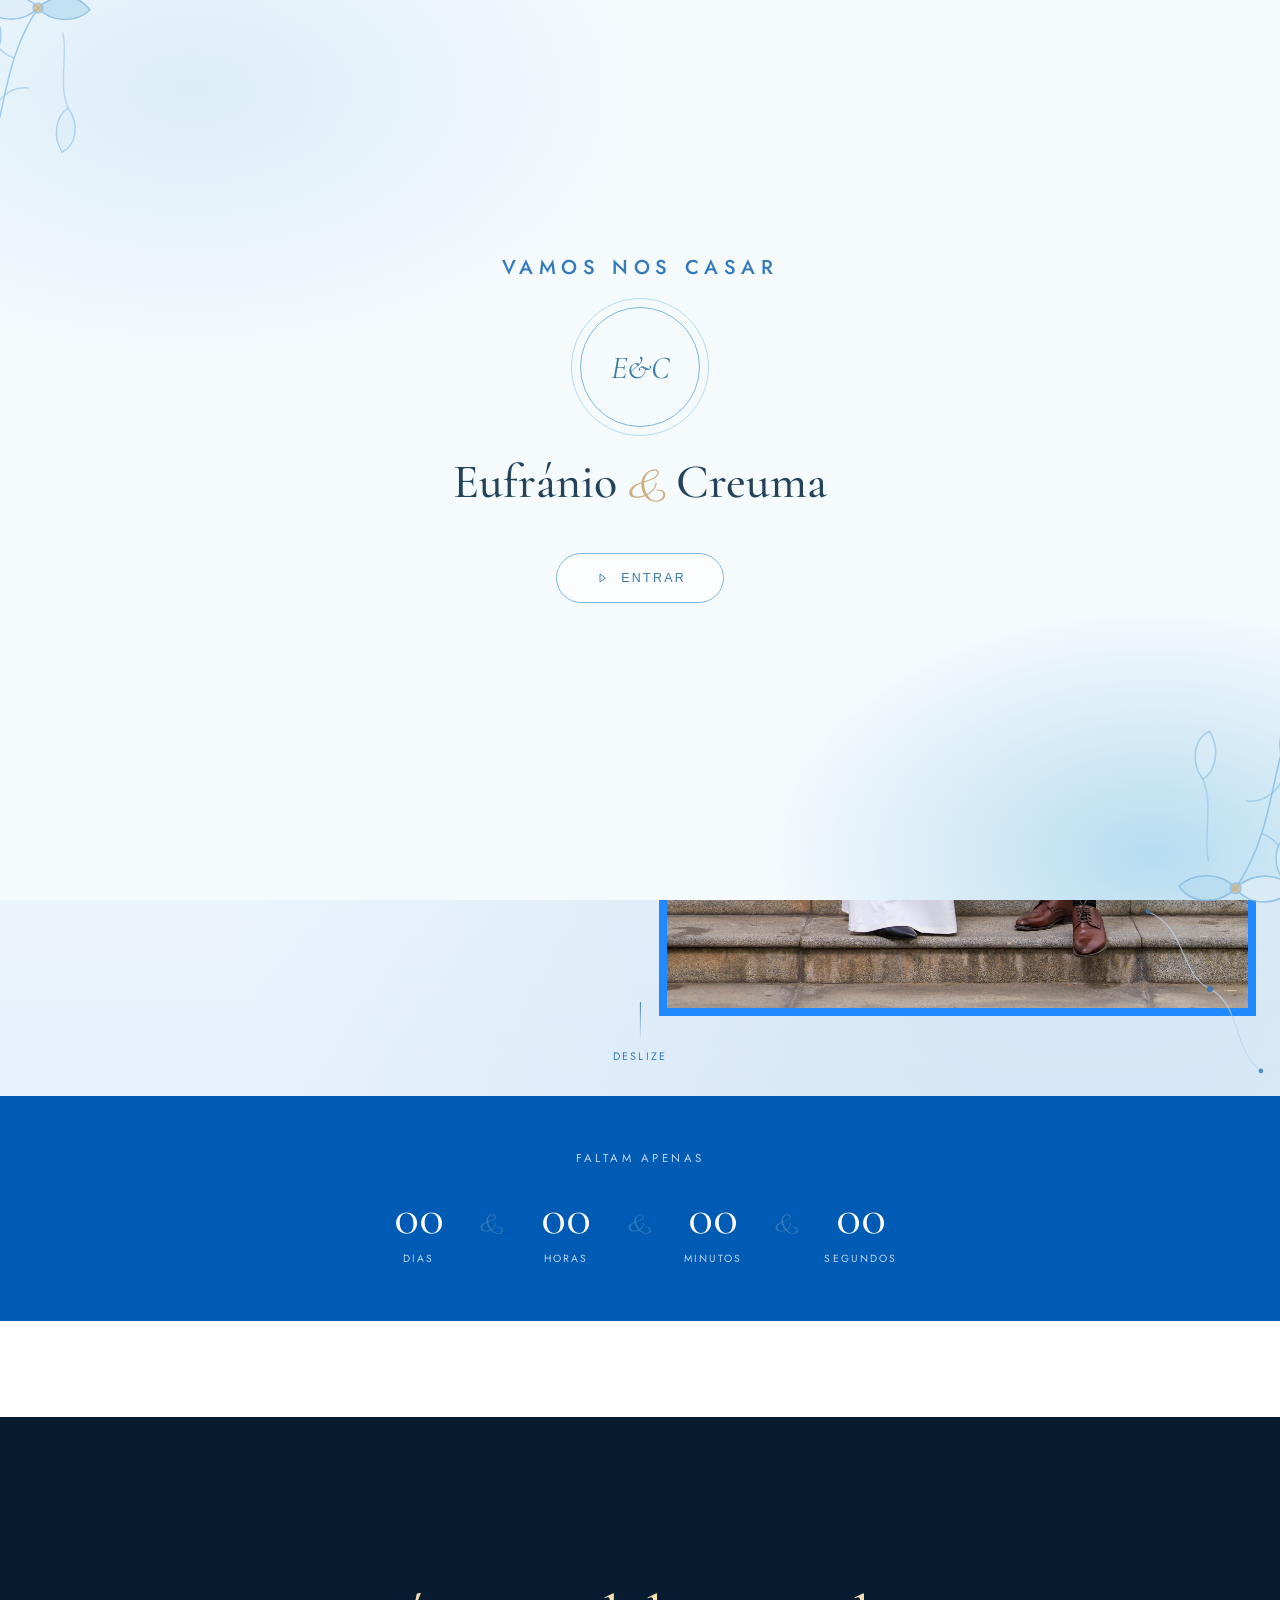
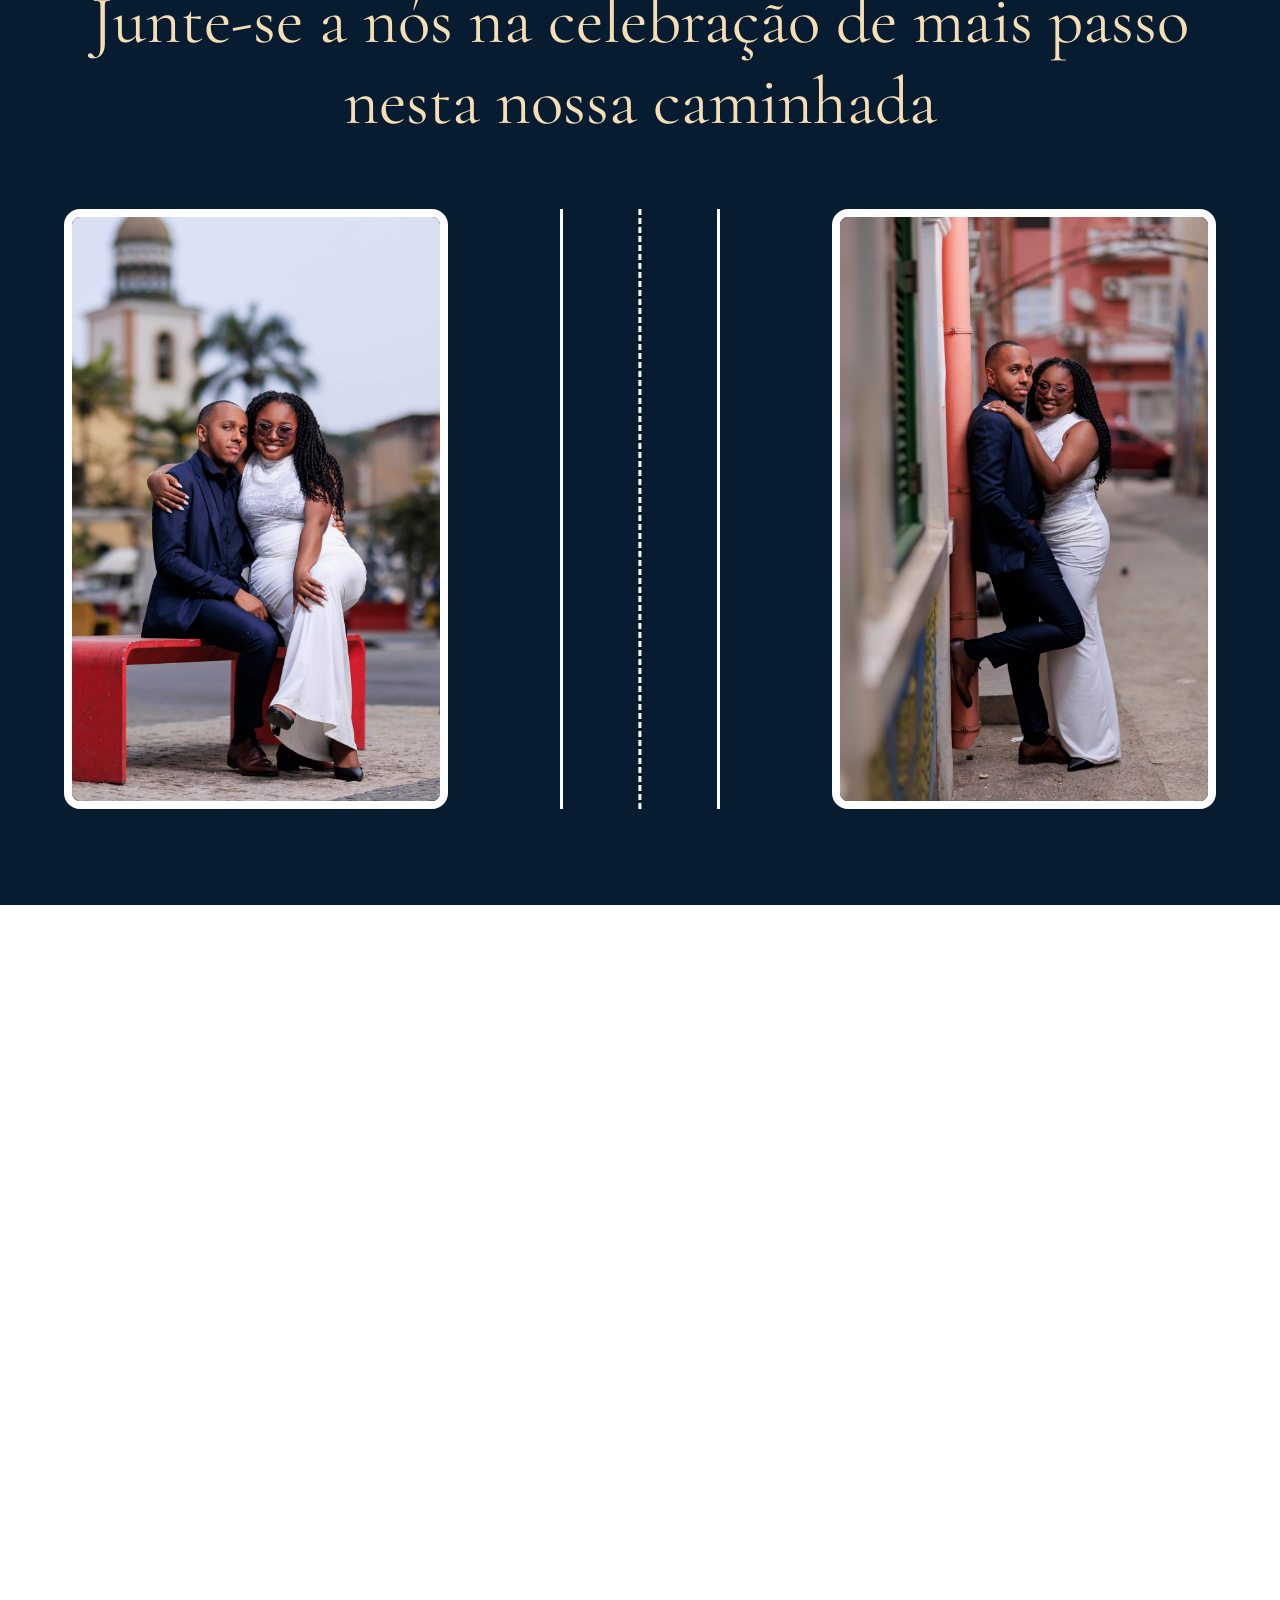
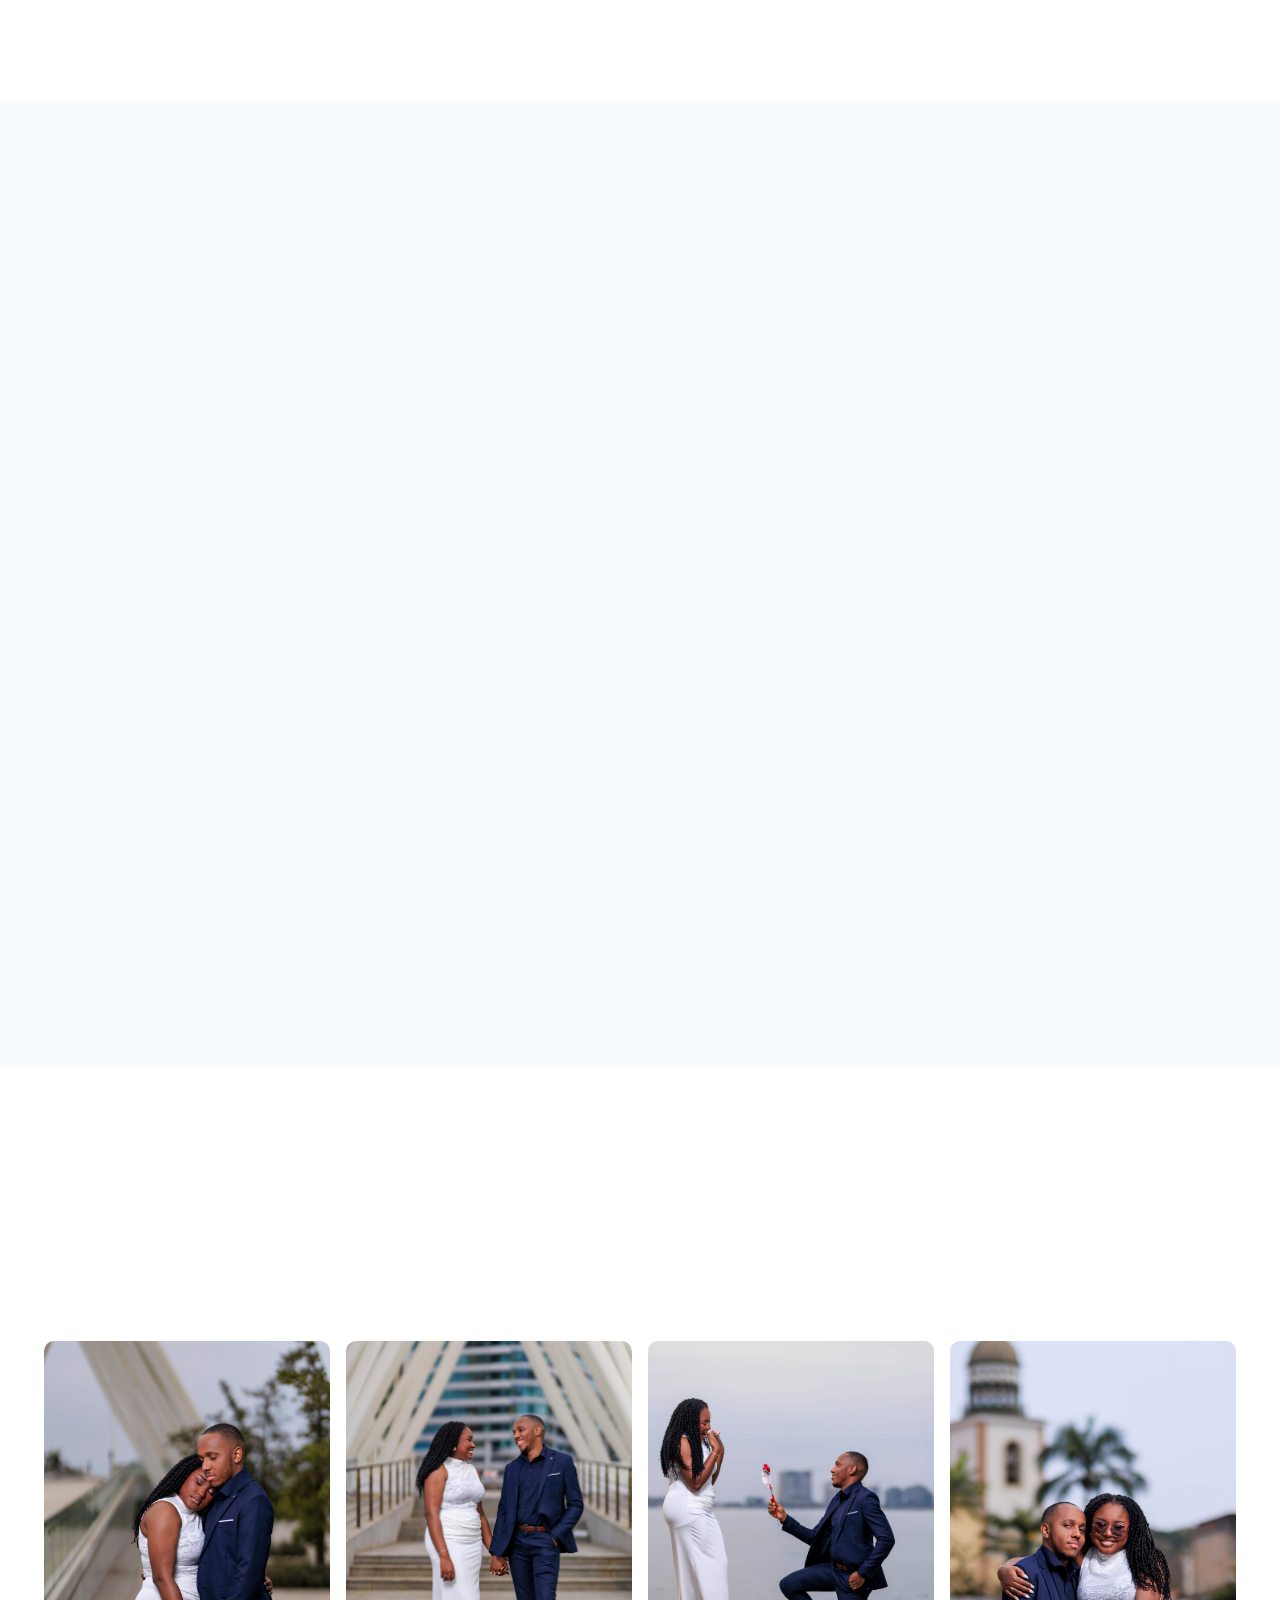
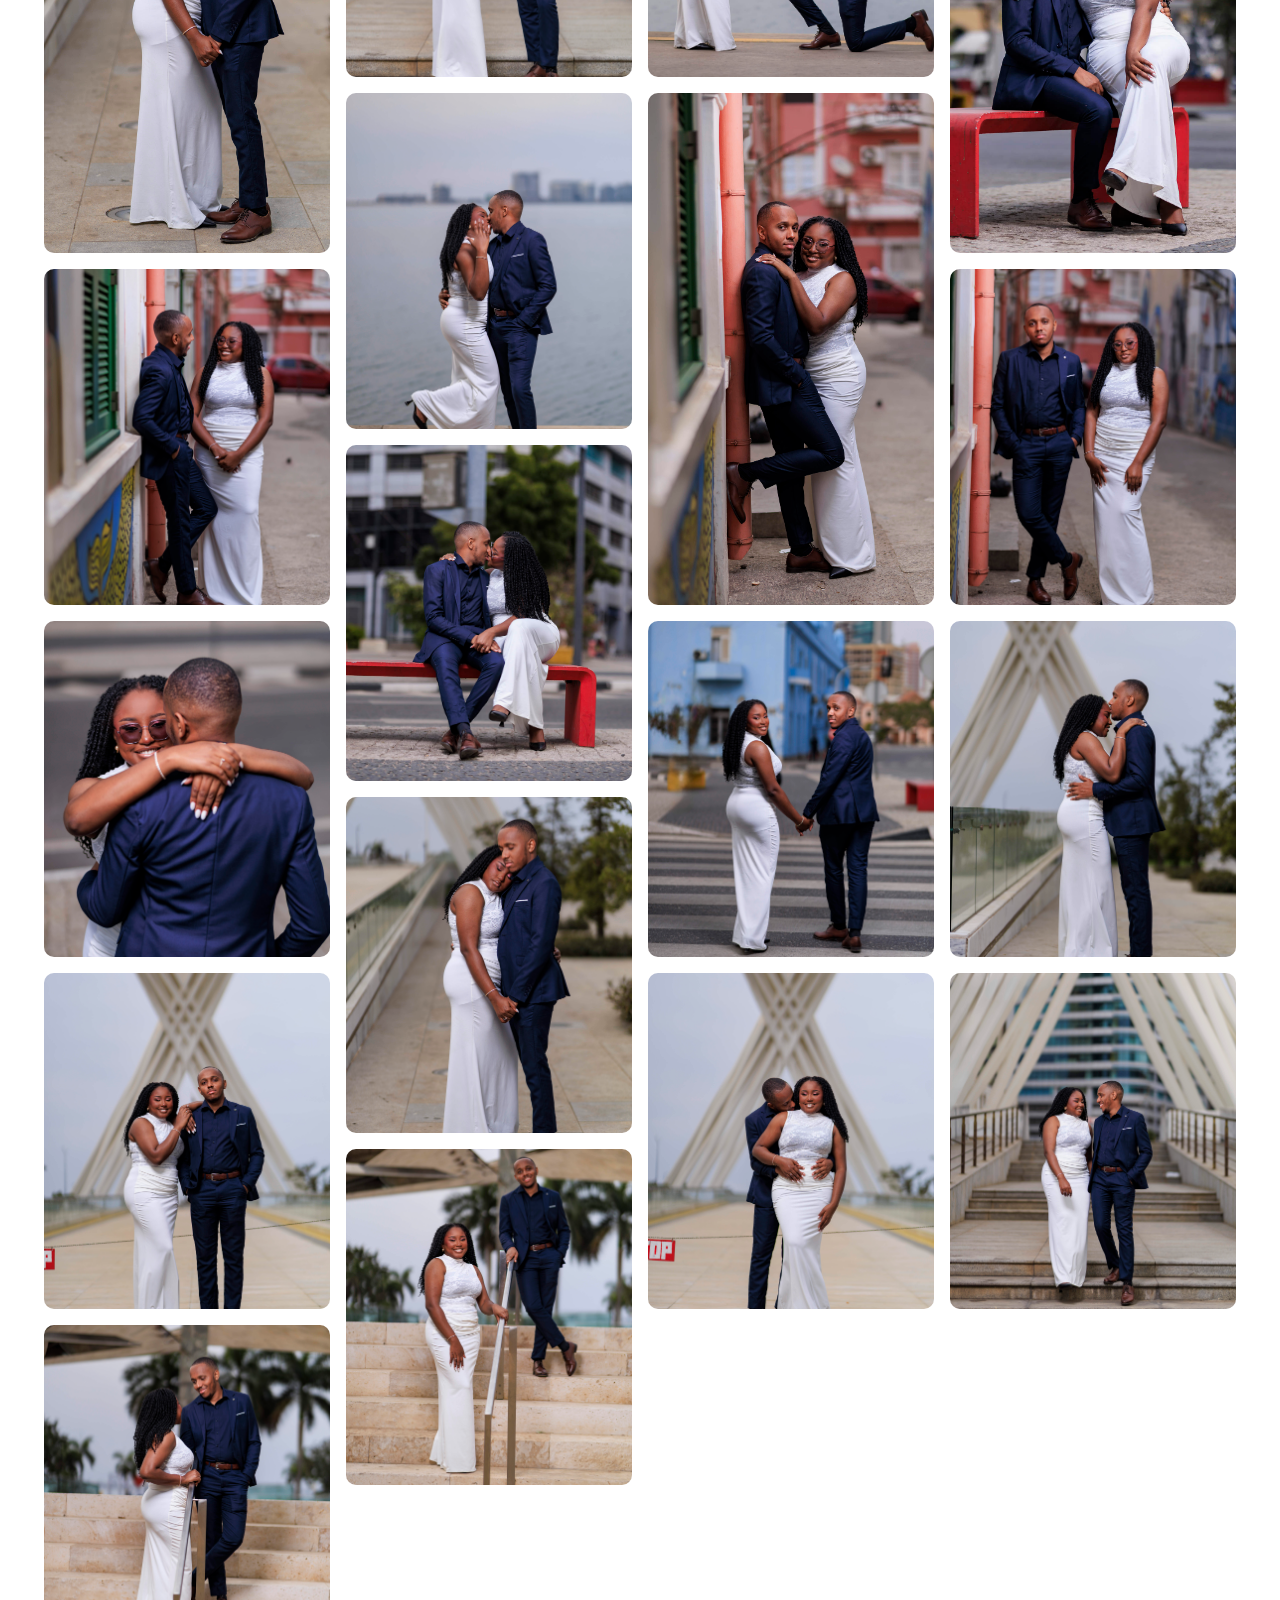
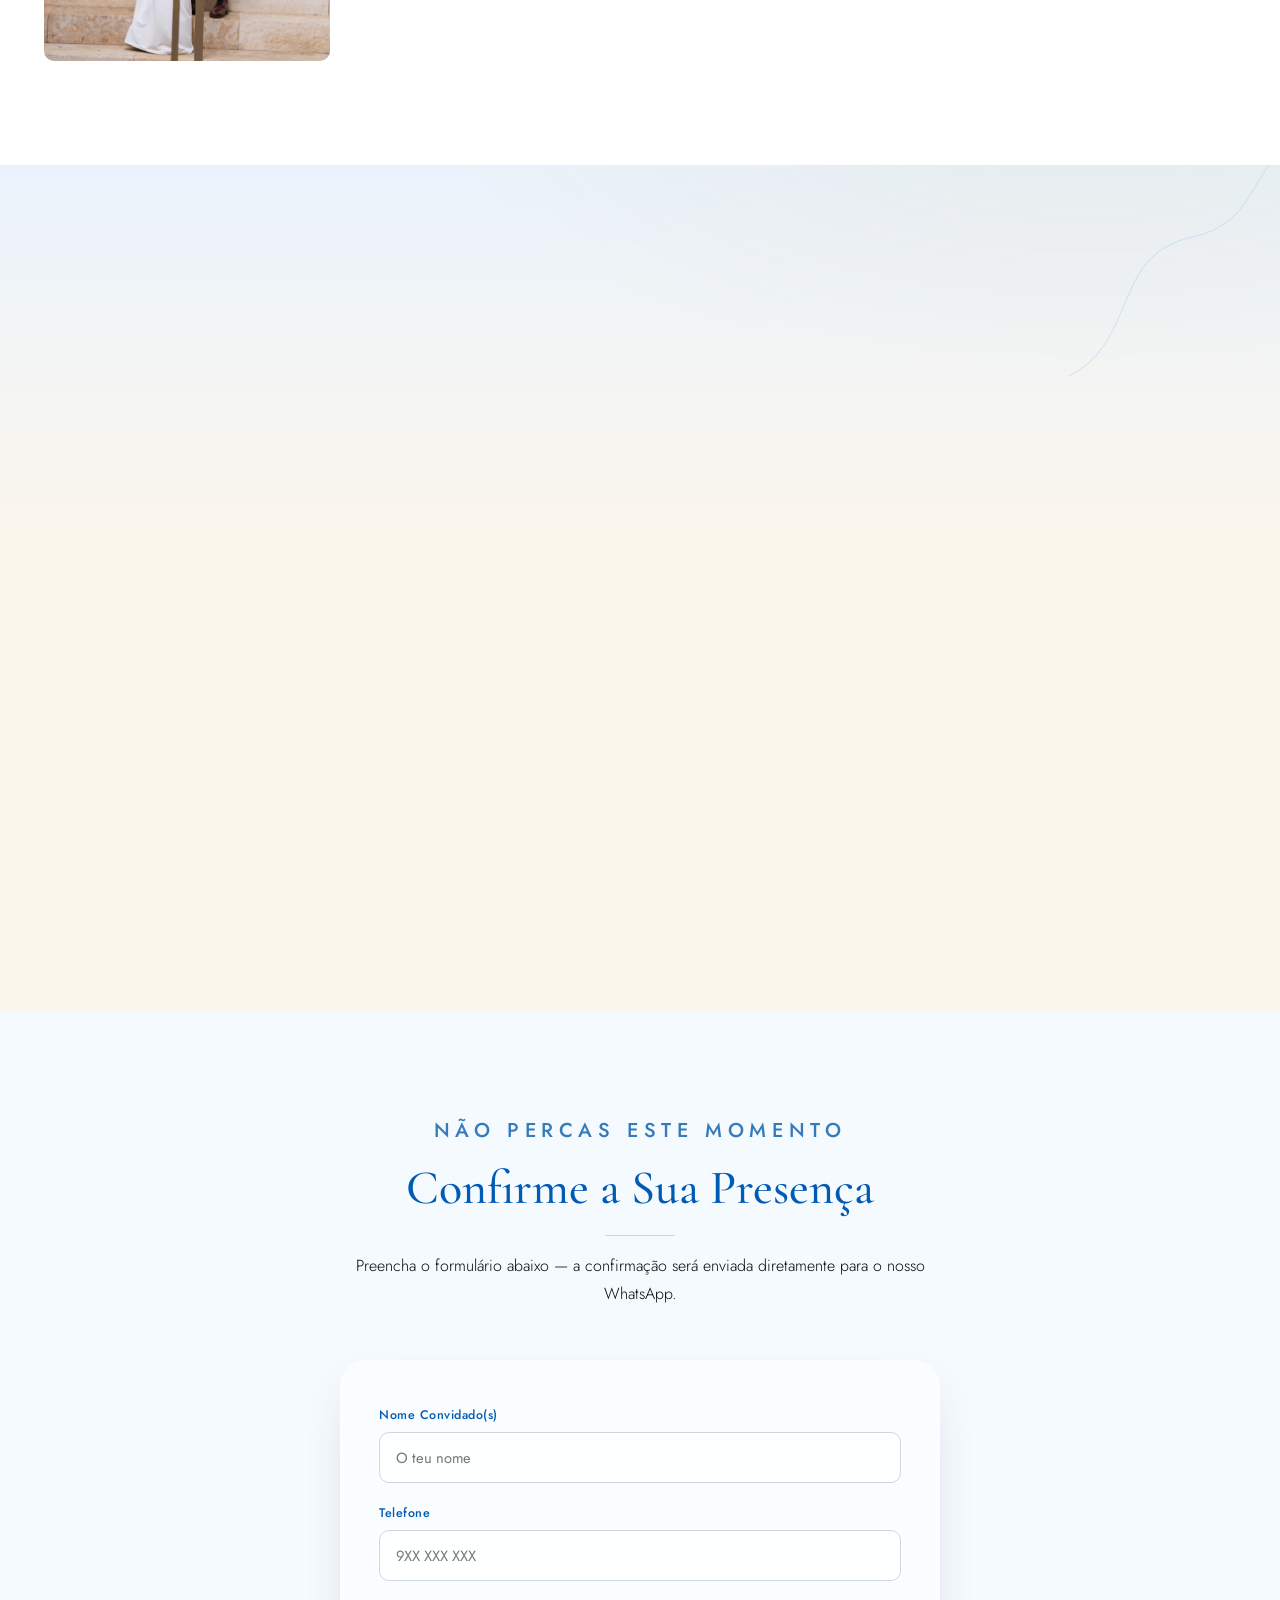
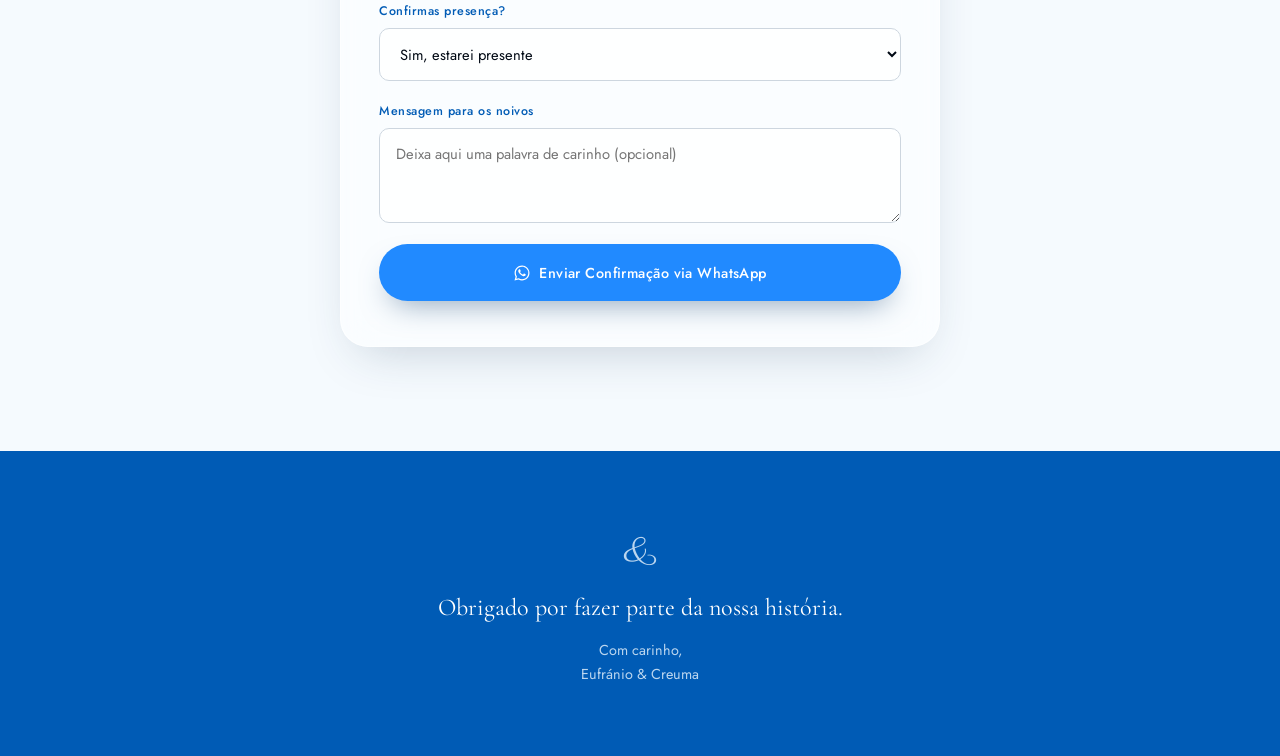
==== index.html @ 5bd83f08 "chore: updating imgs, adding splash before view of the site" ====
<!DOCTYPE html>
<html lang="pt-PT">
<head>
<meta charset="UTF-8">
<meta name="viewport" content="width=device-width, initial-scale=1.0">
<title>Eufránio &amp; Creuma | Vamos Casar</title>
<meta name="description" content="Website oficial do casamento de Eufránio & Creuma — 27 de Novembro, Luanda, Angola.">

<!-- Google Fonts: Cormorant Garamond (display), Parisienne (script/signature), Jost (body) -->
<link rel="preconnect" href="https://fonts.googleapis.com">
<link rel="preconnect" href="https://fonts.gstatic.com" crossorigin>
<link href="https://fonts.googleapis.com/css2?family=Cormorant+Garamond:ital,wght@0,400;0,500;0,600;1,500&family=Parisienne&family=Jost:wght@300;400;500;600&display=swap" rel="stylesheet">

<link rel="stylesheet" href="css/style.css">
</head>
<body class="splash-active">
<!-- reusable floral flourish (line-art botanical, matches baby-blue watercolor mood) -->
<svg style="display:none">
  <symbol id="floral-sprig" viewBox="0 0 220 220">
    <g fill="none" stroke="#7fb8de" stroke-width="1.4" stroke-linecap="round">
      <path d="M10 210 C 40 160, 30 100, 70 40" opacity=".85"/>
      <path d="M70 40 C 55 55, 30 55, 18 40 C 30 25, 55 22, 70 40 Z" fill="#dcedf8" opacity=".9"/>
      <path d="M70 40 C 85 25, 110 25, 122 42 C 108 55, 83 55, 70 40 Z" fill="#b7dcf0" opacity=".9"/>
      <path d="M46 90 C 30 85, 18 65, 24 45" opacity=".6"/>
      <path d="M24 45 C 12 55, 12 75, 24 88 C 36 78, 36 58, 24 45 Z" fill="#dcedf8" opacity=".75"/>
      <path d="M60 120 C 42 118, 26 132, 24 152" opacity=".6"/>
      <path d="M24 152 C 10 158, 6 178, 16 195 C 30 190, 34 168, 24 152 Z" fill="#b7dcf0" opacity=".7"/>
      <circle cx="70" cy="40" r="5" fill="#cdae7d" opacity=".8"/>
      <path d="M95 65 C 100 90, 90 115, 100 140" opacity=".5"/>
      <path d="M100 140 C 88 148, 84 168, 94 184 C 108 178, 112 156, 100 140 Z" fill="#dcedf8" opacity=".65"/>
    </g>
  </symbol>
</svg>
 
<!-- ================= SPLASH ================= -->
<div id="splash">
  <div class="floral floral-tl"><svg viewBox="0 0 220 220"><use href="#floral-sprig"/></svg></div>
  <div class="floral floral-br"><svg viewBox="0 0 220 220"><use href="#floral-sprig"/></svg></div>
  <div class="splash-inner">
    <p class="splash-eyebrow eyebrow">Vamos nos casar</p>
    <div class="splash-ring">E&amp;C</div>
    <h1 class="splash-names">Eufránio<span class="amp">&amp;</span>Creuma</h1>
    <button class="splash-cta" id="splash-enter" type="button">
      <svg viewBox="0 0 24 24" fill="none" stroke="currentColor" stroke-width="1.4"><path d="M9 18V6l8 6-8 6Z"/></svg>
      Entrar
    </button>
    <p class="splash-hint">Toca para entrar &middot; com música</p>
  </div>
</div>
 
<button id="music-toggle" type="button" aria-label="Pausar ou tocar música">
  <svg class="icon-play" viewBox="0 0 24 24" fill="currentColor"><path d="M8 5v14l11-7-11-7Z"/></svg>
  <svg class="icon-pause" viewBox="0 0 24 24" fill="currentColor"><path d="M7 5h4v14H7zM13 5h4v14h-4z"/></svg>
</button>

<!-- ================= DECOR: floating hearts ================= -->
<div class="floaties" id="floaties" aria-hidden="true"></div>

<!-- ================= NAV ================= -->
<header class="nav" id="nav">
  <div class="nav__inner">
    <a href="#topo" class="nav__logo">E<span class="amp">&amp;</span>C</a>

    <nav class="nav__links" id="navLinks">
      <a href="#topo" class="nav__link is-active">Início</a>
      <a href="#historia" class="nav__link">Nossa História</a>
      <a href="#detalhes" class="nav__link">Detalhes</a>
      <a href="#galeria" class="nav__link">Galeria</a>
      <a href="#contribuir" class="nav__link">Contribuir</a>
      <a href="#rsvp" class="nav__link nav__link--cta">Confirme Presença</a>
    </nav>

    <button class="nav__burger" id="navBurger" aria-label="Abrir menu" aria-expanded="false">
      <span></span><span></span><span></span>
    </button>
  </div>
</header>

<!-- ================= HERO ================= -->
<section class="hero" id="topo">

  <div class="hero__ornament hero__ornament--tl" aria-hidden="true">
    <svg viewBox="0 0 220 220" fill="none"><path d="M4 4C40 30 30 90 70 110C110 130 100 190 150 210" stroke="var(--blue-soft)" stroke-width="1.4"/><circle cx="70" cy="110" r="4" fill="var(--blue-mid)"/><circle cx="150" cy="210" r="3" fill="var(--blue-mid)"/><circle cx="4" cy="4" r="3" fill="var(--blue-mid)"/></svg>
  </div>
  <div class="hero__ornament hero__ornament--br" aria-hidden="true">
    <svg viewBox="0 0 220 220" fill="none"><path d="M216 216C180 190 190 130 150 110C110 90 120 30 70 10" stroke="var(--blue-soft)" stroke-width="1.4"/><circle cx="150" cy="110" r="4" fill="var(--blue-mid)"/><circle cx="70" cy="10" r="3" fill="var(--blue-mid)"/><circle cx="216" cy="216" r="3" fill="var(--blue-mid)"/></svg>
  </div>

  <div class="sub_hero_diva">
    <div class="hero__content reveal">
    <p class="eyebrow">Vamos casar</p>
    <h1 class="hero__title">Eufránio <span class="amp">&amp;</span> Creuma</h1>
    <p class="hero__text">Estamos a escrever o capítulo mais bonito das nossas vidas e gostaríamos muito que fizesses parte deste momento inesquecível.</p>

    <div class="hero__date">
      <span class="hero__date-icon">
        <svg style="color: white;" width="18" height="18" viewBox="0 0 24 24" fill="none" stroke="currentColor" stroke-width="1.5"><rect x="3" y="5" width="18" height="16" rx="2"/><path d="M8 3v4M16 3v4M3 10h18"/></svg>
      </span>
      27 de Novembro, 2026 — Luanda, Angola
        <audio id="bgMusic" loop autoplay>
          <source src="./resources/audio/day_after_day_1.mp3" type="audio/mpeg">
        </audio>
    </div>

    <div class="hero__actions">
      <a href="#rsvp" class="btn btn--primary">Confirmar Presença</a>
      <a href="#contribuir" class="btn btn--ghost">Contribuir para o nosso sonho</a>
    </div>
  </div>

  <img src="./resources/imgs/image_1.jpg" alt="" class="hero_img">
  </div>

  <div class="hero__scrolldown" aria-hidden="true"><span></span>Deslize</div>
</section>

<!-- ================= COUNTDOWN ================= -->
<section class="countdown-section">
  <p class="countdown-label">Faltam apenas</p>
  <div class="countdown" id="countdown">
    <div class="countdown__unit"><span id="cd-days">00</span><small>Dias</small></div>
    <div class="countdown__sep">&amp;</div>
    <div class="countdown__unit"><span id="cd-hours">00</span><small>Horas</small></div>
    <div class="countdown__sep">&amp;</div>
    <div class="countdown__unit"><span id="cd-mins">00</span><small>Minutos</small></div>
    <div class="countdown__sep">&amp;</div>
    <div class="countdown__unit"><span id="cd-secs">00</span><small>Segundos</small></div>
  </div>
</section>

<!-- ================= NOSSA HISTÓRIA ================= -->
 <div class="join-path-section-main-container">
          <p class="join-path-section-text">Junte-se a nós na celebração de mais passo<br>nesta nossa caminhada</p>
 <section class="join-path-section">

  <img src="./resources/imgs/image_3.jpg" alt="" class="join-path-section-img join-path-section-img-1">
   <div class="main-road-div-container">
   </div>
    <img src="./resources/imgs/image_5.jpg" alt="" class="join-path-section-img join-path-section-img-2">
 </section>
 </div>

<!--
  <section class="join-path-2">
   <p class="eyebrow">Junte-se a nós</p>
   <h2 class="section-title">Como Chegar</h2>
   <p>Para chegar ao local da cerimónia, siga estas direcções:</p>
   <ul>
     <li>Se vem de carro, use o GPS e procure por "Igreja Nossa Senhora de Fátima".</li>
     <li>Se vem de transporte público, a linha 5 do autocarro para na porta da igreja.</li>
   </ul>
 </section>

-->
<section class="historia" id="historia">
  <div class="section-head reveal">
    <p class="eyebrow eyebrow--center">A nossa jornada</p>
    <h2 class="section-title">Nossa História</h2>
  </div>

  <div class="historia__row reveal">
    <div class="historia__img">
      <img src="resources/imgs/inicio_relacionamento.jpeg" alt="Eufránio e Creuma — primeiro encontro" loading="lazy">
    </div>
    <div class="historia__text">
      <span class="historia__mark">01</span>
      <h3>Como tudo começou</h3>
      <p>Foi em 2018 na Universidade Católica que os nossos caminhos cruzaram, primeiro colegas, depois amigos, depois delegado e sub-delegada e depois as coisas começaram a mudar.</p>
      
    </div>
  </div>

  <div class="historia__row historia__row--rev reveal">
    <div class="historia__img">
      <img src="resources/imgs/caminhada_relacionamento.jpeg" alt="Eufránio e Creuma — o pedido" loading="lazy">
    </div>
    <div class="historia__text">
      <span class="historia__mark">02</span>
      <h3>A caminhada</h3>
      <p>Entre sorrisos, desafios e sonhos partilhados, o amor foi crescendo devagar e para sempre. Um joelho no chão, um "sim" sem hesitação, e a certeza de que este era o início de tudo isso em 2021.</p>
    </div>
  </div>

  <div class="historia__row reveal">
    <div class="historia__img">
      <img src="resources/imgs/image_2.jpg" alt="Eufránio e Creuma — hoje" loading="lazy">
    </div>
    <div class="historia__text">
      <span class="historia__mark">03</span>
      <h3>Hoje</h3>
      <p>Deus escreveu um amor que nos trouxe até aqui. E agora, rodeados das pessoas que amamos, vamos viver o nosso para sempre — e adorávamos que estivesses lá.</p>
    </div>
  </div>
</section>

<!-- ================= DETALHES ================= -->
<section class="detalhes" id="detalhes">
  <div class="section-head reveal">
    <p class="eyebrow eyebrow--center">Informações</p>
    <h2 class="section-title">Detalhes do Grande Dia</h2>
  </div>

  <div class="cards reveal">
     <div class="card">
      <div class="card__icon">
        <svg viewBox="0 0 24 24" fill="none" stroke="currentColor" stroke-width="1.4"><rect x="3" y="5" width="18" height="16" rx="2"/><path d="M8 3v4M16 3v4M3 10h18"/></svg>
      </div>
      <h4>Data</h4>
      <p>27 de Novembro<br>2026</p>
    </div>
    

    <div class="card">
      <div class="card__icon">
        <svg viewBox="0 0 24 24" fill="none" stroke="currentColor" stroke-width="1.4"><path d="M6 3h6l-1 8a4 4 0 01-8 0L2 3h4M15 3h6l-1 6a4 4 0 01-4 4M18 13v8M14 21h8M6 11v10M2 21h8"/></svg>
      </div>
      <h4>Copo de Água</h4>
      <p>21h00<br>Projecto Nova Vida - Salão Silv Place (Próximo ao Rabugento - Rua 49)</p>
      <br>
      <a href="https://maps.app.goo.gl/ATHfLgqNCdaiBRgH8" target="_blank" class="nav__link nav__link--cta">Ver Localização</a>
    </div>


    <div class="card">
      <div class="card__icon">
        <svg viewBox="0 0 24 24" fill="none" stroke="currentColor" stroke-width="1.4"><path d="M8 3l4 3 4-3 3 4-3 2 1 11H7L8 9 5 7z"/></svg>
      </div>
      <h4>Dress Code</h4>
      <p>Social Chic<br><b>Mulheres: </b>Não usar branco<br><b>Homens: </b>Usar fato escuro</p>
    </div>

   <div class="card">
      <div class="card__icon">
        <svg viewBox="0 0 24 24" fill="none" stroke="currentColor" stroke-width="1.4"><path d="M12 2v4M8 6h8v4H8zM6 22V10h12v12M9 22v-6h6v6"/></svg>
      </div>
      <h4>Cerimónia Religiosa</h4>
      <p>16h00<br>Igreja Nossa Senhora de Fátima</p>
      <br>
      
            <a href="https://maps.app.goo.gl/N2z82VX1FKrXn6KZ9" target="_blank" class="nav__link nav__link--cta">Ver Localização</a>

    </div>

  </div>
</section>

<!-- ================= GALERIA ================= -->
<section class="galeria" id="galeria">
  <div class="section-head reveal">
    <p class="eyebrow eyebrow--center">Momentos</p>
    <h2 class="section-title">Galeria</h2>
  </div>

  <div class="gallery-grid reveal" id="galleryGrid">
    <!-- 12 fotos placeholder — substitui o src por fotos reais do casal -->
    <div class="gallery-item gallery-item--tall"><img src="resources/imgs/image_12.jpg" loading="lazy" alt="Foto do casal 1"></div>
    <div class="gallery-item"><img src="resources/imgs/image_1.jpg" loading="lazy" alt="Foto do casal 2"></div>
    <div class="gallery-item"><img src="resources/imgs/image_2.jpg" loading="lazy" alt="Foto do casal 3"></div>
    <div class="gallery-item gallery-item--tall"><img src="resources/imgs/image_3.jpg" loading="lazy" alt="Foto do casal 4"></div>
    <div class="gallery-item"><img src="resources/imgs/image_22.jpg" loading="lazy" alt="Foto do casal 5"></div>
    <div class="gallery-item gallery-item--tall"><img src="resources/imgs/image_5.jpg" loading="lazy" alt="Foto do casal 6"></div>
    <div class="gallery-item"><img src="resources/imgs/image_6.jpg" loading="lazy" alt="Foto do casal 7"></div>
    <div class="gallery-item"><img src="resources/imgs/image_7.jpg" loading="lazy" alt="Foto do casal 8"></div>
    <div class="gallery-item"><img src="resources/imgs/image_8.jpg" loading="lazy" alt="Foto do casal 9"></div>
    <div class="gallery-item"><img src="resources/imgs/image_9.jpg" loading="lazy" alt="Foto do casal 10"></div>
    <div class="gallery-item"><img src="resources/imgs/image_10.jpg" loading="lazy" alt="Foto do casal 11"></div>
    <div class="gallery-item"><img src="resources/imgs/image_11.jpg" loading="lazy" alt="Foto do casal 12"></div>
        <div class="gallery-item"><img src="resources/imgs/image_12.jpg" loading="lazy" alt="Foto do casal 7"></div>
    <div class="gallery-item"><img src="resources/imgs/image_13.jpg" loading="lazy" alt="Foto do casal 8"></div>
    <div class="gallery-item"><img src="resources/imgs/image_14.jpg" loading="lazy" alt="Foto do casal 9"></div>
    <div class="gallery-item"><img src="resources/imgs/image_15.jpg" loading="lazy" alt="Foto do casal 10"></div>
    <div class="gallery-item"><img src="resources/imgs/image_16.jpg" loading="lazy" alt="Foto do casal 11"></div>
    <div class="gallery-item"><img src="resources/imgs/image_17.jpg" loading="lazy" alt="Foto do casal 12"></div>
  </div>
</section>

<!-- ================= CONTRIBUIÇÕES ================= -->




 <section class="contribuir" id="contribuir">
  <div class="contribuir__ornament" aria-hidden="true">
    <svg viewBox="0 0 300 300" fill="none"><path d="M10 290C90 250 60 150 150 130C240 110 210 40 290 10" stroke="var(--blue-soft)" stroke-width="1.2"/></svg>
  </div>

  <div class="section-head reveal">
    <p class="eyebrow eyebrow--center">Um gesto de carinho</p>
    <h2 class="section-title">Contribua para o Nosso Sonho</h2>
    <p class="contribuir__intro">A vossa presença já é o maior presente que podemos receber. Mas sabemos que muitos de vós perguntaram como podem ajudar — por isso deixamos aqui esta forma simples e carinhosa de fazerem parte do nosso grande dia.</p>
  </div>

  <div class="contribuir__cards reveal">
    <div class="contribuir__card glass">
      <div class="contribuir__icon">💍</div>
      <h4>Para o Casamento</h4>
      <p>Ajude-nos a cuidar de cada detalhe deste dia tão especial.</p>
    </div>
    <div class="contribuir__card glass contribuir__card--destaque">
      <span class="contribuir__badge">Mais escolhido</span>
      <div class="contribuir__icon">✈️</div>
      <h4>Para a Lua de Mel</h4>
      <p>Faça parte da nossa primeira viagem juntos como marido e mulher.</p>
    </div>
    <div class="contribuir__card glass">
      <div class="contribuir__icon">🎁</div>
      <h4>Oferta Livre</h4>
      <p>Sem valor mínimo — o gesto é que conta, não a quantia.</p>
    </div>
  </div>

  <div class="contribuir__cta reveal">
    <button class="btn btn--primary btn--lg" id="openContribModal">Quero Contribuir</button>
    <p class="contribuir__cta-note">🔒 Rápido, seguro e em poucos passos</p>
  </div>
</section>


<!-- ================= RSVP ================= -->
<section class="rsvp" id="rsvp">
  <div class="section-head reveal">
    <p class="eyebrow eyebrow--center">Não percas este momento</p>
    <h2 class="section-title">Confirme a Sua Presença</h2>
    <p class="rsvp__intro">Preencha o formulário abaixo — a confirmação será enviada diretamente para o nosso WhatsApp.</p>
  </div>

  <form class="rsvp__form glass reveal" id="rsvpForm">
    <div class="field">
      <label for="f-nome">Nome Convidado(s)</label>
      <input type="text" id="f-nome" name="nome" placeholder="O teu nome" required>
    </div>

    <div class="field">
      <label for="f-telefone">Telefone</label>
      <input type="tel" id="f-telefone" name="telefone" placeholder="9XX XXX XXX" required>
    </div>

    <div class="field-row">
      <div class="field">
        <label for="f-presenca">Confirmas presença?</label>
        <select id="f-presenca" name="presenca" required>
          <option value="Sim, estarei presente">Sim, estarei presente</option>
          <option value="Infelizmente não poderei ir">Infelizmente não poderei ir</option>
        </select>
      </div>
    </div>


    <div class="field">
      <label for="f-mensagem">Mensagem para os noivos</label>
      <textarea id="f-mensagem" name="mensagem" rows="3" placeholder="Deixa aqui uma palavra de carinho (opcional)"></textarea>
    </div>

    <button type="submit" class="btn btn--primary btn--lg btn--block">
      <svg width="18" height="18" viewBox="0 0 24 24" fill="currentColor" style="margin-right:8px;vertical-align:-3px"><path d="M12.04 2C6.58 2 2.13 6.45 2.13 11.91c0 1.75.46 3.46 1.32 4.96L2 22l5.25-1.38a9.9 9.9 0 004.79 1.22h.01c5.46 0 9.91-4.45 9.91-9.91 0-2.65-1.03-5.14-2.9-7.01A9.87 9.87 0 0012.04 2m0 1.67c2.22 0 4.3.87 5.87 2.44a8.23 8.23 0 012.42 5.85c0 4.56-3.71 8.27-8.28 8.27a8.3 8.3 0 01-4.22-1.15l-.3-.18-3.12.82.83-3.04-.2-.31a8.22 8.22 0 01-1.28-4.4c0-4.56 3.71-8.3 8.28-8.3M8.53 6.9c-.16 0-.43.06-.65.31-.22.24-.86.84-.86 2.05s.88 2.38 1 2.55c.13.16 1.7 2.72 4.2 3.71 2.07.83 2.49.66 2.94.62.45-.04 1.45-.59 1.65-1.16.2-.57.2-1.06.14-1.16-.06-.1-.23-.16-.48-.28-.25-.13-1.45-.72-1.68-.8-.22-.08-.39-.13-.55.13-.16.25-.63.8-.78.97-.14.16-.29.18-.54.06-.25-.13-1.05-.39-2-1.23-.74-.66-1.24-1.48-1.39-1.73-.14-.25-.02-.38.11-.51.11-.11.25-.29.38-.44.13-.14.17-.25.25-.41.08-.16.04-.31-.02-.44-.06-.13-.55-1.36-.78-1.86-.19-.44-.4-.4-.55-.4h-.4z"/></svg>
      Enviar Confirmação via WhatsApp
    </button>
  </form>
</section>

<!-- ================= FOOTER ================= -->
<footer class="footer">
  <div class="footer__amp amp">&amp;</div>
  <p class="footer__thanks">Obrigado por fazer parte da nossa história.</p>
  <p class="footer__sign">Com carinho,<br>Eufránio &amp; Creuma</p>
  <p class="footer__meta"279 . 11 . 2026 — Luanda, Angola</p>
</footer>

<!-- ================= BACK TO TOP ================= -->
<button class="back-to-top" id="backToTop" aria-label="Voltar ao topo">
  <svg width="18" height="18" viewBox="0 0 24 24" fill="none" stroke="currentColor" stroke-width="2"><path d="M12 19V5M5 12l7-7 7 7"/></svg>
</button>

<!-- ================= MODAL: CONTRIBUIÇÕES ================= -->
<div class="modal" id="contribModal" aria-hidden="true">
  <div class="modal__backdrop" data-close></div>
  <div class="modal__panel glass">
    <button class="modal__close" data-close aria-label="Fechar">&times;</button>
    <h3>Formas de Contribuir</h3>
    <p class="modal__intro">Escolha a opção que preferir. Muito obrigado pelo carinho! 💙</p>

    <div class="pay-option">
      <div class="pay-option__head">
        <span>IBAN</span>
        <button class="copy-btn" data-copy="000600000521953530277">Copiar</button>
      </div>
      <p class="pay-option__value">AO06 0006 0000 0521 9535 302 77</p>
      <p class="pay-option__owner">Titular: EUFRÁNIO LUKENY MANUEL DIOGO</p>
    </div>

    <div class="pay-option">
      <div class="pay-option__head">
        <span>Multicaixa Express</span>
        <button class="copy-btn" data-copy="922873628">Copiar</button>
      </div>
      <p class="pay-option__value">922 873 628</p>
    </div>

    <div class="pay-option">
      <div class="pay-option__head">
        <span>Kwik</span>
        <button class="copy-btn" data-copy="000600000521953530277">Copiar</button>
      </div>
      <p class="pay-option__value">AO06 0006 0000 0521 9535 302 77</p>
      <p class="pay-option__owner">Titular: EUFRÁNIO LUKENY MANUEL DIOGO</p>
    </div>
    <a href="mcxwallet://purchase?qrcode=000600000521953530277" class="open-express">ABRIR MULTICAIXA EXPRESS</a>
  </div>
</div>

<!-- ================= LIGHTBOX ================= -->
<div class="lightbox" id="lightbox" aria-hidden="true">
  <button class="lightbox__close" id="lightboxClose" aria-label="Fechar">&times;</button>
  <img src="" alt="" id="lightboxImg">
</div>

<script src="javascript/script.js"></script>
</body>
</html>
---- css/style.css ----
/* ==========================================================================
   EUFRÁNIO & CREUMA — WEDDING WEBSITE
   Design tokens:
   --blue-ink   #1E3A56  (títulos, texto forte)
   --blue-deep  #2E5580  (botões, acentos principais)
   --blue-mid   #6E9BC4  (acentos médios, ícones)
   --blue-soft  #BBD6EF  (bordas, linhas decorativas)
   --blue-pale  #E7F1FB  (fundos de secção)
   --silver     #C9D2DC  (divisores subtis)
   Fontes: Cormorant Garamond (display) · Parisienne (assinatura/&) · Jost (corpo)
   ========================================================================== */

:root {
  --blue-ink: #005bb5;
  --blue-deep: #218aff;
  --blue-dark: #081c31;
  --blue-mid: #357abb;
  --blue-soft: #BBD6EF;
  --blue-pale: #EAF3FC;
  --blue-pale-2: #F5FAFE;
  --silver: #CDD6DF;
  --white: #FFFFFF;
  --text: #000914;
  --yellow-mid: #ebc803;

  --font-display: 'Cormorant Garamond', serif;
  --font-script: 'Parisienne', cursive;
  --font-body: 'Jost', sans-serif;

  --radius-lg: 28px;
  --radius-md: 18px;
  --radius-sm: 10px;

  --shadow-soft: 0 20px 50px -20px rgba(30, 58, 86, 0.25);
  --shadow-card: 0 12px 30px -14px rgba(30, 58, 86, 0.22);

  --ease: cubic-bezier(.22, 1, .36, 1);

  --bb-mist: #f5fafd;
  --bb-pale: #dcedf8;
  --bb-soft: #b7dcf0;
  --bb-mid: #7fb8de;
  --bb-deep: #3f7ca6;
  --bb-ink: #24425a;
  --bb-gold: #cdae7d;
  --font-display: 'Cormorant Garamond', serif;
  --font-body: 'Jost', sans-serif;
}

*, *::before, *::after {
  box-sizing: border-box;
}

html {
  scroll-behavior: smooth;
}

body {
  margin: 0;
  font-family: var(--font-body);
  color: var(--text);
  background: var(--white);
  -webkit-font-smoothing: antialiased;
  overflow-x: hidden;
}

img {
  max-width: 100%;
  display: block;
}

a {
  text-decoration: none;
  color: inherit;
}

ul {
  list-style: none;
  margin: 0;
  padding: 0;
}

h1, h2, h3, h4 {
  font-family: var(--font-display);
  color: var(--blue-ink);
  margin: 0;
  font-weight: 500;
}

.amp {
  font-family: var(--font-script);
  font-weight: 400;
  color: var(--yellow-mid);
}

.eyebrow {
  font-size: .72rem;
  letter-spacing: .32em;
  text-transform: uppercase;
  color: var(--bb-deep);
  font-weight: 500;
}

.reveal {
  opacity: 0;
  transform: translateY(26px);
  transition: opacity .9s cubic-bezier(.22, 1, .36, 1), transform .9s cubic-bezier(.22, 1, .36, 1);
}

.reveal.is-visible {
  opacity: 1;
  transform: translateY(0);
}

/* ---------- Floral corner ornament (signature element) ---------- */
.floral {
  position: absolute;
  pointer-events: none;
  opacity: .85;
  z-index: 0;
}

.floral svg {
  width: 100%;
  height: 100%;
}

.floral-tl {
  top: -2rem;
  left: -2rem;
  width: 220px;
  height: 220px;
}

.floral-br {
  bottom: -2rem;
  right: -2rem;
  width: 240px;
  height: 240px;
  transform: rotate(180deg);
}

.floral-footer-l {
  bottom: -1rem;
  left: -1.5rem;
  width: 170px;
  height: 170px;
}

.floral-footer-r {
  bottom: -1rem;
  right: -1.5rem;
  width: 190px;
  height: 190px;
  transform: scaleX(-1);
}

@media (max-width:720px) {
  .floral-tl, .floral-br {
    width: 130px;
    height: 130px;
  }

  .floral-footer-l, .floral-footer-r {
    width: 110px;
    height: 110px;
  }
}

/* ---------- Splash screen ---------- */
#splash {
  position: fixed;
  inset: 0;
  z-index: 999;
  display: flex;
  flex-direction: column;
  align-items: center;
  justify-content: center;
  text-align: center;
  background:
    radial-gradient(ellipse 65% 55% at 15% 10%, var(--bb-pale) 0%, transparent 55%),
    radial-gradient(ellipse 55% 50% at 90% 95%, var(--bb-soft) 0%, transparent 55%),
    var(--bb-mist);
  cursor: pointer;
  transition: opacity 1s cubic-bezier(.22, 1, .36, 1), visibility 1s;
}

#splash.hidden {
  opacity: 0;
  visibility: hidden;
  pointer-events: none;
}

body.splash-active {
  overflow: hidden;
  height: 100svh;
}

#splash .floral {
  opacity: .85;
}

#splash .splash-inner {
  position: relative;
  z-index: 2;
  padding: 6vw;
}

#splash .splash-eyebrow {
  opacity: 1;
  animation: riseIn 1s .1s cubic-bezier(.22, 1, .36, 1) forwards;
}

#splash .splash-ring {
  width: 120px;
  height: 120px;
  margin: 1.6rem auto;
  border-radius: 50%;
  border: 1px solid var(--bb-mid);
  display: flex;
  align-items: center;
  justify-content: center;
  font-family: var(--font-display);
  font-style: italic;
  font-size: 2rem;
  color: var(--bb-deep);
  position: relative;
  opacity: 1;
  animation: riseIn 1.1s .25s cubic-bezier(.22, 1, .36, 1) forwards;
}

#splash .splash-ring::before {
  content: "";
  position: absolute;
  inset: -10px;
  border: 1px solid var(--bb-soft);
  border-radius: 50%;
  animation: ringPulse 3.2s ease-in-out infinite;
}

@keyframes ringPulse {
  0%, 100% {
    transform: scale(1);
    opacity: .7;
  }

  50% {
    transform: scale(1.08);
    opacity: .25;
  }
}

#splash .splash-names {
  font-size: clamp(2rem, 5vw, 3rem);
  color: var(--bb-ink);
  opacity: 1;
  animation: riseIn 1.1s .35s cubic-bezier(.22, 1, .36, 1) forwards;
}

#splash .splash-names .amp {
  color: var(--bb-gold);
  font-style: italic;
  padding: 0 .2em;
}

#splash .splash-cta {
  margin-top: 2.2rem;
  display: inline-flex;
  align-items: center;
  gap: .7rem;
  padding: 1rem 2.3rem;
  border-radius: 100px;
  border: 1px solid var(--bb-mid);
  background: rgba(255, 255, 255, .6);
  backdrop-filter: blur(6px);
  font-size: .78rem;
  letter-spacing: .18em;
  text-transform: uppercase;
  color: var(--bb-deep);
  transition: background .3s ease, transform .3s ease, box-shadow .3s ease;
  opacity: 1;
  animation: riseIn 1.1s .55s cubic-bezier(.22, 1, .36, 1) forwards, softPulse 2.6s ease-in-out 1.6s infinite;
}

#splash .splash-cta svg {
  width: 16px;
  height: 16px;
}

#splash .splash-cta:hover {
  background: var(--bb-deep);
  color: #fff;
  transform: translateY(-3px);
  box-shadow: 0 16px 34px -16px rgba(63, 124, 166, .55);
}

@keyframes softPulse {
  0%, 100% {
    box-shadow: 0 0 0 0 rgba(127, 184, 222, .35);
  }

  50% {
    box-shadow: 0 0 0 14px rgba(127, 184, 222, 0);
  }
}

#splash .splash-hint {
  margin-top: 1.1rem;
  font-size: .68rem;
  letter-spacing: .08em;
  color: #6b8598;
  opacity: 0;
  animation: riseIn 1s .7s cubic-bezier(.22, 1, .36, 1) forwards;
}

/* ---------- Floating music toggle ---------- */
#music-toggle {
  position: fixed;
  bottom: 1.6rem;
  right: 1.6rem;
  z-index: 60;
  width: 52px;
  height: 52px;
  border-radius: 50%;
  background: rgba(255, 255, 255, .85);
  backdrop-filter: blur(6px);
  border: 1px solid var(--bb-mid);
  color: var(--bb-deep);
  display: flex;
  align-items: center;
  justify-content: center;
  cursor: pointer;
  box-shadow: 0 12px 26px -12px rgba(63, 124, 166, .5);
  opacity: 0;
  transform: translateY(12px);
  pointer-events: none;
  transition: opacity .6s ease, transform .6s ease, background .3s ease;
}

#music-toggle.visible {
  opacity: 1;
  transform: translateY(0);
  pointer-events: auto;
}

#music-toggle svg {
  width: 20px;
  height: 20px;
}

#music-toggle .icon-pause {
  display: none;
}

#music-toggle.playing .icon-play {
  display: none;
}

#music-toggle.playing .icon-pause {
  display: block;
}

#music-toggle.playing {
  animation: discSpin 6s linear infinite;
}

@keyframes discSpin {
  from {
    transform: rotate(0deg);
  }

  to {
    transform: rotate(360deg);
  }
}


@media (prefers-reduced-motion: reduce) {
  * {
    animation-duration: 0.001ms !important;
    animation-iteration-count: 1 !important;
    transition-duration: 0.001ms !important;
    scroll-behavior: auto !important;
  }
}

.join-path-section-main-container {
  margin: 6rem 0;
  background-color: var(--blue-dark);
  padding: 6rem 4rem;

}

.join-path-section {
  display: flex;
  justify-content: space-between;
  align-items: center;
  position: relative;
}

.join-path-section-img {
  height: 100%;
  border-radius: 1rem;
  object-fit: cover;
  border: 0.5rem solid #fff;
  height: 37.5rem;
  width: 24rem;
  z-index: 2;
}

.join-path-section-text {
  font-family: var(--font-display);
  font-family: 'Cormorant Garamond';
  font-size: 4.2rem;
  text-align: center;
  color: wheat;

}

.main-road-div-container {
  height: 100%;
  width: 10rem;
  position: absolute;
  top: 0;
  left: 50%;
  transform: translateX(-50%);
  border-right: 0.2rem solid #fff;
  border-left: 0.2rem solid #fff;
  z-index: 1;
}

.main-road-div-container::after {
  content: "";
  position: absolute;
  top: 0;
  left: 50%;
  transform: translateX(-50%);
  width: 0.2rem;
  height: 100%;
  /*background: #fff;*/
  border-right: 0.2rem dashed #fff;

}

.open-express {
  align-items: center;
  background-color: #f29100;
  border: none;
  border-radius: 6px;
  color: #fff;
  cursor: pointer;
  display: inline-flex;
  font-size: 14px;
  font-weight: 700;
  gap: 8px;
  height: 44px;
  justify-content: center;
  padding: 12px 24px;
  text-transform: uppercase;
  transition: background-color .3s ease, visibility .3s ease;
  width: 270px;
  align-self: center;
}

/* ---------- utility ---------- */
.eyebrow {
  font-family: var(--font-body);
  letter-spacing: .28em;
  text-transform: uppercase;
  font-size: 1.25rem;
  color: var(--blue-mid);
  font-weight: 500;
  margin: 0 0 .9rem;
}

.eyebrow--center {
  text-align: center;
}

.section-head {
  text-align: center;
  max-width: 640px;
  margin: 0 auto 3.2rem;
  padding: 0 1.5rem;
}

.section-title {
  font-size: clamp(2.1rem, 4vw, 3rem);
}

.section-title::after {
  content: "";
  display: block;
  width: 70px;
  height: 1px;
  background: var(--blue-soft);
  margin: 1.1rem auto 0;
}

.glass {
  background: rgba(255, 255, 255, .55);
  backdrop-filter: blur(16px) saturate(140%);
  -webkit-backdrop-filter: blur(16px) saturate(140%);
  border: 1px solid rgba(255, 255, 255, .6);
}

/* ---------- buttons ---------- */
.btn {
  display: inline-flex;
  align-items: center;
  justify-content: center;
  padding: .95rem 2.1rem;
  border-radius: 100px;
  font-family: var(--font-body);
  font-size: .86rem;
  letter-spacing: .03em;
  font-weight: 500;
  border: 1px solid transparent;
  cursor: pointer;
  transition: transform .35s var(--ease), box-shadow .35s var(--ease), background .35s var(--ease), color .35s var(--ease);
}

.btn--primary {
  background: var(--blue-deep);
  color: #fff;
  box-shadow: 0 14px 30px -12px rgba(46, 85, 128, .55);
}

.btn--primary:hover {
  transform: translateY(-3px);
  box-shadow: 0 20px 36px -12px rgba(46, 85, 128, .6);
}

.btn--ghost {
  background: transparent;
  color: var(--blue-deep);
  border-color: var(--blue-soft);
}

.btn--ghost:hover {
  background: var(--blue-pale);
  transform: translateY(-3px);
}

.btn--lg {
  padding: 1.1rem 2.6rem;
  font-size: .9rem;
}

.btn--block {
  width: 100%;
}

/* ==========================================================================
   FLOATING DECOR (hearts)
   ========================================================================== */
.floaties {
  position: fixed;
  inset: 0;
  pointer-events: none;
  z-index: 2;
  overflow: hidden;
}

.floaty {
  position: absolute;
  top: -5%;
  color: var(--blue-soft);
  opacity: .55;
  animation: floatDown linear infinite;
  will-change: transform;
}

@keyframes floatDown {
  0% {
    transform: translateY(-10vh) translateX(0) rotate(0deg);
  }

  100% {
    transform: translateY(110vh) translateX(var(--drift, 20px)) rotate(180deg);
  }
}

/* ==========================================================================
   NAV
   ========================================================================== */
.nav {
  position: fixed;
  top: 0;
  left: 0;
  right: 0;
  z-index: 100;
  transition: background .4s var(--ease), box-shadow .4s var(--ease), padding .4s var(--ease);
  padding: 1.4rem 0;
}

.nav.is-scrolled {
  background: rgba(255, 255, 255, .82);
  backdrop-filter: blur(14px);
  -webkit-backdrop-filter: blur(14px);
  box-shadow: 0 8px 30px -18px rgba(30, 58, 86, .35);
  padding: .85rem 0;
}

.nav__inner {
  max-width: 1240px;
  margin: 0 auto;
  padding: 0 1.8rem;
  display: flex;
  align-items: center;
  justify-content: space-between;
}

.nav__logo {
  font-family: var(--font-display);
  font-size: 1.5rem;
  color: var(--blue-ink);
  letter-spacing: .04em;
}

.nav__links {
  display: flex;
  align-items: center;
  gap: 2.1rem;
}

.nav__link {
  font-size: .82rem;
  letter-spacing: .03em;
  color: var(--blue-ink);
  position: relative;
  padding-bottom: 4px;
}

.nav__link::after {
  content: "";
  position: absolute;
  left: 0;
  bottom: 0;
  width: 0;
  height: 1px;
  background: var(--blue-deep);
  transition: width .3s var(--ease);
}

.nav__link:hover::after, .nav__link.is-active::after {
  width: 100%;
}

.nav__link--cta {
  background: var(--blue-deep);
  color: #fff;
  padding: .65rem 1.35rem;
  border-radius: 100px;
}

.nav__link--cta::after {
  display: none;
}

.nav__link--cta:hover {
  background: var(--blue-ink);
}

.nav__burger {
  display: none;
  flex-direction: column;
  gap: 5px;
  background: none;
  border: none;
  cursor: pointer;
  padding: 6px;
}

.nav__burger span {
  width: 24px;
  height: 1.5px;
  background: var(--blue-ink);
  transition: transform .3s, opacity .3s;
}

.nav__burger.is-open span:nth-child(1) {
  transform: translateY(6.5px) rotate(45deg);
}

.nav__burger.is-open span:nth-child(2) {
  opacity: 0;
}

.nav__burger.is-open span:nth-child(3) {
  transform: translateY(-6.5px) rotate(-45deg);
}

/* ==========================================================================
   HERO
   ========================================================================== */
.hero {
  position: relative;
  min-height: 100vh;
  display: flex;
  align-items: center;
  justify-content: center;
  text-align: center;
  padding: 8rem 1.5rem 5rem;
  background:
    radial-gradient(ellipse at 20% 15%, rgba(187, 214, 239, .55), transparent 55%),
    radial-gradient(ellipse at 85% 85%, rgba(187, 214, 239, .5), transparent 55%),
    linear-gradient(180deg, #FBFDFF 0%, #F1F8FE 60%, #E7F1FB 100%);
  overflow: hidden;
}

.sub_hero_diva {
  display: flex;

}

.hero_img {
  height: 55.5rem;
  align-self: flex-end;
  border-radius: 25rem 25rem 0 0;
  border: 0.5rem solid var(--blue-deep)
}

.hero__ornament {
  position: absolute;
  width: 170px;
  opacity: .8;
  z-index: 1;
}

.hero__ornament--tl {
  top: 6.5rem;
  left: 1rem;
}

.hero__ornament--br {
  bottom: 1rem;
  right: 1rem;
}

.hero__content {
  position: relative;
  z-index: 3;
  max-width: 720px;
  display: flex;
  flex-direction: column;
  justify-content: center;
  align-items: center;
}

.hero__title {
  font-size: clamp(3rem, 8vw, 5.6rem);
  line-height: 1.05;
  margin: 0 0 1.4rem;
}

.hero__title .amp {
  display: inline-block;
  font-size: 1.05em;
  margin: 0 .12em;
  transform: translateY(.06em);
}

.hero__text {
  font-size: 1.05rem;
  line-height: 1.75;
  color: var(--text);
  max-width: 520px;
  margin: 0 auto 2rem;
  font-weight: 300;
}

.hero__date {
  display: inline-flex;
  align-items: center;
  gap: .55rem;
  font-size: .84rem;
  letter-spacing: .05em;
  background-color: var(--blue-deep);
  border-top: 1px solid var(--blue-soft);
  border-bottom: 1px solid var(--blue-soft);
  color: #fff;
  padding: .7rem 0.8rem;
  margin-bottom: 2.3rem;
  border-radius: 5rem;
}

.hero__date-icon {
  display: inline-flex;
  color: var(--blue-mid);
}

.hero__actions {
  display: flex;
  gap: 1rem;
  justify-content: center;
  flex-wrap: wrap;
}

.hero__scrolldown {
  position: absolute;
  bottom: 2rem;
  left: 50%;
  transform: translateX(-50%);
  display: flex;
  flex-direction: column;
  align-items: center;
  gap: .5rem;
  font-size: .68rem;
  letter-spacing: .2em;
  text-transform: uppercase;
  color: var(--blue-mid);
  z-index: 3;
}

.hero__scrolldown span {
  width: 1px;
  height: 38px;
  background: linear-gradient(var(--blue-mid), transparent);
  animation: scrollPulse 2.2s ease-in-out infinite;
}

@keyframes scrollPulse {
  0%, 100% {
    opacity: .3;
  }

  50% {
    opacity: 1;
  }
}

/* ==========================================================================
   COUNTDOWN
   ========================================================================== */
.countdown-section {
  background: var(--blue-ink);
  padding: 3.4rem 1.5rem;
  text-align: center;
}

.countdown-label {
  color: var(--blue-soft);
  letter-spacing: .3em;
  text-transform: uppercase;
  font-size: .72rem;
  margin: 0 0 1.6rem;
}

.countdown {
  display: flex;
  align-items: center;
  justify-content: center;
  gap: 1.6rem;
  flex-wrap: wrap;
}

.countdown__unit {
  display: flex;
  flex-direction: column;
  align-items: center;
  min-width: 72px;
}

.countdown__unit span {
  font-family: var(--font-display);
  font-size: clamp(2.2rem, 5vw, 3.2rem);
  color: #fff;
  line-height: 1;
  font-variant-numeric: tabular-nums;
}

.countdown__unit small {
  margin-top: .5rem;
  font-size: .65rem;
  letter-spacing: .2em;
  text-transform: uppercase;
  color: var(--blue-soft);
}

.countdown__sep {
  font-family: var(--font-script);
  color: var(--blue-mid);
  font-size: 1.8rem;
  margin-top: -.6rem;
}

/* ==========================================================================
   NOSSA HISTÓRIA
   ========================================================================== */
.historia {
  padding: 6.5rem 1.5rem;
  max-width: 1160px;
  margin: 0 auto;
}

.historia__row {
  display: grid;
  grid-template-columns: 1fr 1fr;
  align-items: center;
  gap: 4rem;
  margin-bottom: 5.5rem;
}

.historia__row:last-child {
  margin-bottom: 0;
}

.historia__row--rev .historia__img {
  order: 2;
}

.historia__row--rev .historia__text {
  order: 1;
}

.historia__img {
  border-radius: var(--radius-lg);
  overflow: hidden;
  box-shadow: var(--shadow-soft);
  aspect-ratio: 9/10;
}

.historia__img img {
  width: 100%;
  height: 100%;
  object-fit: cover;
  transition: transform .8s var(--ease);
}

.historia__img:hover img {
  transform: scale(1.06);
}

.historia__mark {
  font-family: var(--font-display);
  font-style: italic;
  color: var(--blue-mid);
  font-size: 1.6rem;
}

.historia__text h3 {
  font-size: 2rem;
  margin: .4rem 0 1rem;
}

.historia__text p {
  line-height: 1.85;
  font-weight: 300;
}

/* ==========================================================================
   DETALHES — cards
   ========================================================================== */
.detalhes {
  padding: 6rem 1.5rem;
  background: var(--blue-pale-2);
}

.cards {
  max-width: 1160px;
  margin: 0 auto;
  display: flex;
  flex-wrap: wrap;
  gap: 1rem;
  align-items: center;
  justify-content: center;
}

.card {
  background: #fff;
  border-radius: var(--radius-md);
  padding: 2.4rem 1.8rem;
  text-align: center;
  box-shadow: var(--shadow-card);
  border: 1px solid rgba(187, 214, 239, .4);
  transition: transform .4s var(--ease), box-shadow .4s var(--ease);
  width: 22.5rem;
}

.card:hover {
  transform: translateY(-8px);
  box-shadow: 0 24px 40px -18px rgba(30, 58, 86, .3);
}

.card__icon {
  width: 52px;
  height: 52px;
  margin: 0 auto 1.2rem;
  display: flex;
  align-items: center;
  justify-content: center;
  border-radius: 50%;
  background: var(--blue-pale);
  color: var(--blue-deep);
}

.card__icon svg {
  width: 24px;
  height: 24px;
}

.card h4 {
  font-size: 1.3rem;
  margin-bottom: .5rem;
}

.card p {
  font-size: .98rem;
  line-height: 1.6;
  margin: 0;
  font-weight: 300;
}

/* ==========================================================================
   GALERIA
   ========================================================================== */
.galeria {
  padding: 6.5rem 1.5rem;
  max-width: 1240px;
  margin: 0 auto;
}

.gallery-grid {
  display: grid;
  grid-template-columns: repeat(4, 1fr);
  grid-auto-rows: 160px;
  gap: 1rem;
}

.gallery-item {
  position: relative;
  overflow: hidden;
  border-radius: var(--radius-sm);
  cursor: pointer;
  grid-row: span 2;
}

.gallery-item--tall {
  grid-row: span 3;
}

.gallery-item img {
  width: 100%;
  height: 100%;
  object-fit: cover;
  transition: transform .7s var(--ease), filter .5s;
}

.gallery-item::after {
  content: "";
  position: absolute;
  inset: 0;
  background: linear-gradient(180deg, transparent 50%, rgba(30, 58, 86, .55));
  opacity: 0;
  transition: opacity .4s var(--ease);
}

.gallery-item:hover::after {
  opacity: 1;
}

.gallery-item:hover img {
  transform: scale(1.12);
}

/* ==========================================================================
   CONTRIBUIÇÕES
   ========================================================================== */
.contribuir {
  position: relative;
  padding: 6.5rem 1.5rem;
  background: linear-gradient(180deg, var(--blue-pale) 0%, #fff 100%);
  overflow: hidden;
}

.contribuir__ornament {
  position: absolute;
  top: -40px;
  right: -40px;
  width: 260px;
  opacity: .6;
}

.contribuir__intro {
  max-width: 560px;
  margin: 1.4rem auto 0;
  line-height: 1.8;
  font-weight: 300;
}

.contribuir__cards {
  max-width: 1080px;
  margin: 0 auto 3rem;
  display: grid;
  grid-template-columns: repeat(3, 1fr);
  gap: 1.6rem;
}

.contribuir__card {
  border-radius: var(--radius-md);
  padding: 2.6rem 1.8rem;
  text-align: center;
  box-shadow: var(--shadow-card);
  transition: transform .4s var(--ease);
}

.contribuir__card:hover {
  transform: translateY(-8px);
}

.contribuir__icon {
  font-size: 2rem;
  margin-bottom: 1rem;
}

.contribuir__card h4 {
  font-size: 1.25rem;
  margin-bottom: .5rem;
}

.contribuir__card p {
  font-size: .86rem;
  line-height: 1.6;
  font-weight: 300;
  margin: 0;
}

.contribuir__cta {
  text-align: center;
}

.contribuir {
  position: relative;
  padding: 6.5rem 1.5rem;
  background: linear-gradient(180deg, var(--blue-pale) 0%, #fff 100%);
  overflow: hidden;
}

.contribuir__ornament {
  position: absolute;
  top: -40px;
  right: -40px;
  width: 260px;
  opacity: .6;
}

.contribuir__intro {
  max-width: 560px;
  margin: 1.4rem auto 0;
  line-height: 1.8;
  font-weight: 300;
}

.contribuir__cards {
  max-width: 1080px;
  margin: 0 auto 3rem;
  display: grid;
  grid-template-columns: repeat(3, 1fr);
  gap: 1.6rem;
}

.contribuir__card {
  position: relative;
  border-radius: var(--radius-md);
  padding: 2.6rem 1.8rem;
  text-align: center;
  box-shadow: var(--shadow-card);
  transition: transform .4s var(--ease), box-shadow .4s var(--ease);
}

.contribuir__card:hover {
  transform: translateY(-8px);
  box-shadow: 0 20px 40px -12px rgba(0, 0, 0, .15);
}

.contribuir__card--destaque {
  border: 1.5px solid var(--blue-soft);
  transform: translateY(-6px);
}

.contribuir__card--destaque:hover {
  transform: translateY(-14px);
}

.contribuir__badge {
  position: absolute;
  top: -12px;
  left: 50%;
  transform: translateX(-50%);
  background: var(--blue-soft);
  color: #fff;
  font-size: .68rem;
  font-weight: 500;
  letter-spacing: .04em;
  text-transform: uppercase;
  padding: .35rem .9rem;
  border-radius: 999px;
  white-space: nowrap;
}

.contribuir__icon {
  font-size: 1.7rem;
  width: 56px;
  height: 56px;
  margin: 0 auto 1.1rem;
  display: flex;
  align-items: center;
  justify-content: center;
  border-radius: 50%;
  background: var(--blue-pale);
}

.contribuir__card h4 {
  font-size: 1.25rem;
  margin-bottom: .5rem;
}

.contribuir__card p {
  font-size: .86rem;
  line-height: 1.6;
  font-weight: 300;
  margin: 0;
}

.contribuir__cta {
  text-align: center;
}

.contribuir__cta-note {
  margin-top: .8rem;
  font-size: .8rem;
  font-weight: 300;
  color: var(--blue-soft);
  opacity: .85;
}



/*
New contribuir
*/
.contribuir {
  --c-ink: #22303f;
  --c-cream: #fbf6ec;
  --c-cream-2: #f4ecda;
  --c-gold: #a9822f;
  --c-gold-soft: rgba(169, 130, 47, .35);
  --c-line: rgba(34, 48, 63, .16);

  position: relative;
  padding: 7rem 1.5rem 6rem;
  background:
    radial-gradient(1100px 500px at 85% -10%, rgba(169, 130, 47, .08), transparent 60%),
    linear-gradient(180deg, var(--blue-pale) 0%, var(--c-cream) 45%, var(--c-cream) 100%);
  overflow: hidden;
}

.contribuir__glow {
  position: absolute;
  top: -120px;
  left: 50%;
  width: 640px;
  height: 640px;
  transform: translateX(-50%);
  background: radial-gradient(circle, rgba(169, 130, 47, .10) 0%, transparent 70%);
  pointer-events: none;
}

/* ---------- Heading ---------- */
.contribuir__head {
  position: relative;
  max-width: 620px;
  margin: 0 auto 3.6rem;
  text-align: center;
}

.contribuir__eyebrow {
  display: inline-block;
  font-size: .72rem;
  letter-spacing: .22em;
  text-transform: uppercase;
  color: var(--c-gold);
  font-weight: 600;
  margin-bottom: 1rem;
}

.contribuir__title {
  font-family: 'Playfair Display', Georgia, 'Times New Roman', serif;
  font-size: clamp(2rem, 4vw, 2.85rem);
  font-weight: 600;
  line-height: 1.15;
  color: var(--c-ink);
  margin: 0 0 1.2rem;
}

.contribuir__intro {
  font-size: .98rem;
  line-height: 1.8;
  font-weight: 300;
  color: var(--c-ink);
  opacity: .85;
  margin: 0;
}

/* ---------- Tickets ---------- */
.contribuir__tickets {
  position: relative;
  max-width: 1100px;
  margin: 0 auto 3.5rem;
  display: grid;
  grid-template-columns: repeat(3, 1fr);
  gap: 1.8rem;
  align-items: start;
}

.ticket {
  position: relative;
  display: flex;
  background: linear-gradient(180deg, #fff, var(--c-cream-2));
  border: 1px solid var(--c-line);
  border-radius: 14px;
  box-shadow: 0 18px 40px -22px rgba(34, 48, 63, .35);
  overflow: hidden;
  transition: transform .45s cubic-bezier(.22, .8, .3, 1), box-shadow .45s ease;
}

.ticket:hover {
  transform: translateY(-6px) rotate(-.4deg);
  box-shadow: 0 26px 48px -20px rgba(34, 48, 63, .4);
}

.ticket--featured {
  border-color: var(--c-gold-soft);
  box-shadow: 0 20px 46px -18px rgba(169, 130, 47, .35);
}

.ticket--featured:hover {
  transform: translateY(-10px) rotate(.4deg);
}

.ticket__ribbon {
  position: absolute;
  top: 12px;
  right: -34px;
  width: 150px;
  transform: rotate(38deg);
  background: var(--c-gold);
  color: #fff;
  font-size: .64rem;
  font-weight: 600;
  letter-spacing: .06em;
  text-transform: uppercase;
  text-align: center;
  padding: .3rem 0;
  z-index: 2;
}

.ticket__main {
  flex: 1;
  padding: 1.8rem 1.5rem;
  text-align: left;
}

.ticket__label {
  display: block;
  font-size: .62rem;
  letter-spacing: .16em;
  text-transform: uppercase;
  color: var(--c-gold);
  font-weight: 600;
  margin-bottom: .5rem;
}

.ticket__title {
  font-family: 'Playfair Display', Georgia, serif;
  font-size: 1.3rem;
  color: var(--c-ink);
  margin: 0 0 .9rem;
}

.ticket__route {
  display: flex;
  align-items: center;
  gap: .5rem;
  font-size: .68rem;
  letter-spacing: .1em;
  font-weight: 600;
  color: var(--c-ink);
  opacity: .55;
  margin-bottom: 1rem;
}

.ticket__plane {
  width: 15px;
  height: 15px;
  color: var(--c-gold);
  flex-shrink: 0;
}

.ticket__desc {
  font-size: .84rem;
  line-height: 1.6;
  font-weight: 300;
  color: var(--c-ink);
  opacity: .8;
  margin: 0;
}

/* perforation between main ticket and stub */
.ticket__perf {
  width: 0;
  position: relative;
  border-left: 1.5px dashed var(--c-line);
}

.ticket__perf::before,
.ticket__perf::after {
  content: '';
  position: absolute;
  left: -8px;
  width: 16px;
  height: 16px;
  border-radius: 50%;
  background: var(--blue-pale);
}

.ticket__perf::before {
  top: -8px;
}

.ticket__perf::after {
  bottom: -8px;
}

.ticket__stub {
  width: 74px;
  flex-shrink: 0;
  background: var(--c-ink);
  color: var(--c-cream);
  display: flex;
  flex-direction: column;
  align-items: center;
  justify-content: center;
  gap: .4rem;
  padding: 1rem .5rem;
}

.ticket__code {
  font-family: 'Playfair Display', Georgia, serif;
  font-size: 1.15rem;
  letter-spacing: .06em;
}

.ticket__stub-note {
  writing-mode: vertical-rl;
  font-size: .58rem;
  letter-spacing: .18em;
  text-transform: uppercase;
  opacity: .6;
}

/* ---------- CTA ---------- */
.contribuir__cta {
  text-align: center;
}

.contribuir__btn {
  display: inline-flex;
  align-items: center;
  gap: .65rem;
  background: var(--c-ink);
  color: var(--c-cream);
  border: none;
  border-radius: 999px;
  padding: 1.05rem 2.3rem;
  font-size: .95rem;
  font-weight: 500;
  letter-spacing: .02em;
  cursor: pointer;
  transition: transform .35s var(--ease, ease), background .35s ease, box-shadow .35s ease;
  box-shadow: 0 14px 30px -14px rgba(34, 48, 63, .5);
}

.contribuir__btn:hover {
  background: var(--c-gold);
  transform: translateY(-3px);
  box-shadow: 0 20px 36px -14px rgba(169, 130, 47, .55);
}

.contribuir__btn svg {
  transition: transform .35s ease;
}

.contribuir__btn:hover svg {
  transform: translateX(3px);
}

.contribuir__cta-note {
  margin-top: .9rem;
  font-size: .74rem;
  letter-spacing: .04em;
  font-weight: 400;
  color: var(--c-ink);
  opacity: .5;
}

/* ---------- Responsive ---------- */
@media (max-width: 880px) {
  .contribuir__tickets {
    grid-template-columns: 1fr;
    max-width: 440px;
  }

  .ticket--featured {
    transform: none;
  }
}

@media (prefers-reduced-motion: reduce) {
  .ticket, .contribuir__btn, .contribuir__btn svg {
    transition: none;
  }
}

/* ==========================================================================
   RSVP
   ========================================================================== */
.rsvp {
  padding: 6.5rem 1.5rem;
  background: var(--blue-pale-2);
}

.rsvp__intro {
  line-height: 1.8;
  font-weight: 300;
}

.rsvp__form {
  max-width: 600px;
  margin: 0 auto;
  border-radius: var(--radius-lg);
  padding: 2.8rem 2.4rem;
  box-shadow: var(--shadow-soft);
  display: flex;
  flex-direction: column;
  gap: 1.3rem;
}

.field {
  display: flex;
  flex-direction: column;
  gap: .5rem;
  flex: 1;
}

.field-row {
  display: flex;
  gap: 1.3rem;
}

.field label {
  font-size: .78rem;
  letter-spacing: .04em;
  color: var(--blue-ink);
  font-weight: 500;
}

.field input, .field select, .field textarea {
  font-family: var(--font-body);
  font-size: .92rem;
  color: var(--text);
  padding: .85rem 1rem;
  border-radius: var(--radius-sm);
  border: 1px solid var(--silver);
  background: rgba(255, 255, 255, .75);
  transition: border-color .3s, box-shadow .3s;
  resize: vertical;
}

.field input:focus, .field select:focus, .field textarea:focus {
  outline: none;
  border-color: var(--blue-mid);
  box-shadow: 0 0 0 4px rgba(110, 155, 196, .18);
}

/* ==========================================================================
   FOOTER
   ========================================================================== */
.footer {
  background: var(--blue-ink);
  color: #EAF3FC;
  text-align: center;
  padding: 4.5rem 1.5rem 3rem;
}

.footer__amp {
  font-size: 2.6rem;
  color: var(--blue-soft);
  margin-bottom: .8rem;
}

.footer__thanks {
  font-family: var(--font-display);
  font-size: 1.5rem;
  margin: 0 0 1rem;
  color: #fff;
}

.footer__sign {
  font-size: .9rem;
  line-height: 1.7;
  color: var(--blue-soft);
  margin: 0 0 1.3rem;
}

.footer__meta {
  font-size: .72rem;
  letter-spacing: .15em;
  text-transform: uppercase;
  color: rgba(234, 243, 252, .5);
  margin: 0;
}

/* ==========================================================================
   BACK TO TOP
   ========================================================================== */
.back-to-top {
  position: fixed;
  bottom: 1.8rem;
  right: 1.8rem;
  z-index: 90;
  width: 46px;
  height: 46px;
  border-radius: 50%;
  background: var(--blue-deep);
  color: #fff;
  border: none;
  cursor: pointer;
  display: flex;
  align-items: center;
  justify-content: center;
  box-shadow: 0 12px 26px -10px rgba(46, 85, 128, .6);
  opacity: 0;
  visibility: hidden;
  transform: translateY(12px);
  transition: opacity .35s var(--ease), transform .35s var(--ease), visibility .35s;
}

.back-to-top.is-visible {
  opacity: 1;
  visibility: visible;
  transform: translateY(0);
}

.back-to-top:hover {
  background: var(--blue-ink);
}

/* ==========================================================================
   MODAL (contribuições)
   ========================================================================== */
.modal {
  position: fixed;
  inset: 0;
  z-index: 200;
  display: flex;
  align-items: center;
  justify-content: center;
  padding: 1.5rem;
  opacity: 0;
  visibility: hidden;
  transition: opacity .35s var(--ease), visibility .35s;
}

.modal.is-open {
  opacity: 1;
  visibility: visible;
}

.modal__backdrop {
  position: absolute;
  inset: 0;
  background: rgba(20, 38, 58, .55);
  backdrop-filter: blur(3px);
}

.modal__panel {
  position: relative;
  z-index: 2;
  width: 100%;
  max-width: 460px;
  border-radius: var(--radius-lg);
  padding: 2.6rem 2.2rem;
  background: rgba(255, 255, 255, .85);
  box-shadow: var(--shadow-soft);
  transform: translateY(16px) scale(.98);
  transition: transform .35s var(--ease);
  max-height: 85vh;
  overflow-y: auto;
}

.modal.is-open .modal__panel {
  transform: translateY(0) scale(1);
  display: flex;
  flex-direction: column;

}

.modal__close {
  position: absolute;
  top: 1.1rem;
  right: 1.3rem;
  background: none;
  border: none;
  font-size: 1.6rem;
  line-height: 1;
  color: var(--blue-mid);
  cursor: pointer;
}

.modal h3 {
  font-size: 1.7rem;
  margin-bottom: .4rem;
}

.modal__intro {
  font-size: .86rem;
  margin: 0 0 1.6rem;
  font-weight: 300;
}

.pay-option {
  background: rgba(234, 243, 252, .6);
  border: 1px solid var(--blue-soft);
  border-radius: var(--radius-sm);
  padding: 1rem 1.2rem;
  margin-bottom: 1rem;
}

.pay-option__head {
  display: flex;
  align-items: center;
  justify-content: space-between;
  margin-bottom: .4rem;
}

.pay-option__head span {
  font-size: .78rem;
  letter-spacing: .05em;
  text-transform: uppercase;
  color: var(--blue-deep);
  font-weight: 500;
}

.pay-option__value {
  font-size: 1rem;
  color: var(--blue-ink);
  margin: 0;
  letter-spacing: .02em;
  font-weight: 500;
}

.pay-option__owner {
  font-size: .74rem;
  color: var(--text);
  margin: .25rem 0 0;
}

.copy-btn {
  font-size: .7rem;
  letter-spacing: .05em;
  text-transform: uppercase;
  background: var(--blue-deep);
  color: #fff;
  border: none;
  border-radius: 100px;
  padding: .35rem .9rem;
  cursor: pointer;
  transition: background .3s;
}

.copy-btn:hover {
  background: var(--blue-ink);
}

.copy-btn.is-copied {
  background: #4C8B6B;
}

/* ==========================================================================
   LIGHTBOX
   ========================================================================== */
.lightbox {
  position: fixed;
  inset: 0;
  z-index: 250;
  background: rgba(15, 28, 42, .92);
  display: flex;
  align-items: center;
  justify-content: center;
  padding: 2rem;
  opacity: 0;
  visibility: hidden;
  transition: opacity .35s var(--ease), visibility .35s;
}

.lightbox.is-open {
  opacity: 1;
  visibility: visible;
}

.lightbox img {
  max-width: min(90vw, 900px);
  max-height: 85vh;
  border-radius: var(--radius-sm);
  box-shadow: 0 30px 60px rgba(0, 0, 0, .5);
}

.lightbox__close {
  position: absolute;
  top: 1.5rem;
  right: 1.8rem;
  background: none;
  border: none;
  color: #fff;
  font-size: 2rem;
  cursor: pointer;
  line-height: 1;
}

/* ==========================================================================
   SCROLL REVEAL
   ========================================================================== */
.reveal {
  opacity: 0;
  transform: translateY(28px);
  transition: opacity .9s var(--ease), transform .9s var(--ease);
}

.reveal.is-visible {
  opacity: 1;
  transform: translateY(0);
}

/* ==========================================================================
   RESPONSIVE
   ========================================================================== */
@media (max-width: 960px) {
  .join-path-section {
    display: flex;
    flex-direction: column;
    gap: 2rem 0;
    padding: 4rem 0;
  }

  .join-path-section img {
    z-index: 12;
    width: 90vw;
  }

  .sub_hero_diva {
    justify-content: center;
    align-items: center;
    flex-direction: column-reverse;
  }

  .hero_img {
    height: 27.5rem;
    align-self: center;
    margin-bottom: 2rem;
  }

  .cards {
    grid-template-columns: repeat(2, 1fr);
  }

  .contribuir__cards {
    grid-template-columns: 1fr;
    max-width: 420px;
  }

  .gallery-grid {
    grid-template-columns: repeat(3, 1fr);
  }

  .join-path-section-text {
    font-size: 2.4rem;
  }

  .join-path-section-main-container {
    padding: 6rem 1rem;
  }

  .historia__img img {
    object-fit: cover;
    object-position: top;
  }

  .hero {
    padding-right: .5rem;
    padding-left: .5rem;

  }

  .hero__content {}

  .hero__title {
    font-size: clamp(2.5rem, 8vw, 5.6rem);
  }

  .hero__date audio {}
}

@media (max-width: 800px) {
  .nav__links {
    position: fixed;
    top: 0;
    right: 0;
    height: 100vh;
    width: min(78vw, 320px);
    background: rgba(255, 255, 255, .97);
    backdrop-filter: blur(14px);
    flex-direction: column;
    align-items: flex-start;
    justify-content: center;
    gap: 1.8rem;
    padding: 2rem 2.4rem;
    transform: translateX(100%);
    transition: transform .45s var(--ease);
    box-shadow: -20px 0 40px rgba(30, 58, 86, .15);
  }

  .nav__links.is-open {
    transform: translateX(0);
  }

  .nav__burger {
    display: flex;
  }

  .nav__link--cta {
    margin-top: .5rem;
  }

  .historia__row, .historia__row--rev {
    grid-template-columns: 1fr;
    gap: 1.8rem;
  }

  .historia__row--rev .historia__img, .historia__row--rev .historia__text {
    order: initial;
  }

  .historia__img {
    aspect-ratio: 4/3;
  }

  .cards {
    grid-template-columns: 1fr;
  }

  .gallery-grid {
    grid-template-columns: repeat(2, 1fr);
    grid-auto-rows: 130px;
  }

  .field-row {
    flex-direction: column;
  }

  .hero__ornament {
    width: 110px;
  }
}

@media (max-width: 480px) {
  .countdown {
    gap: .8rem;
  }

  .countdown__sep {
    display: none;
  }

  .countdown__unit {
    min-width: 56px;
  }

  .hero {
    padding-top: 7rem;
  }

  .rsvp__form {
    padding: 2.2rem 1.5rem;
  }
}

/* focus visibility for accessibility */
a:focus-visible, button:focus-visible, input:focus-visible, select:focus-visible, textarea:focus-visible {
  outline: 2px solid var(--blue-deep);
  outline-offset: 3px;
}
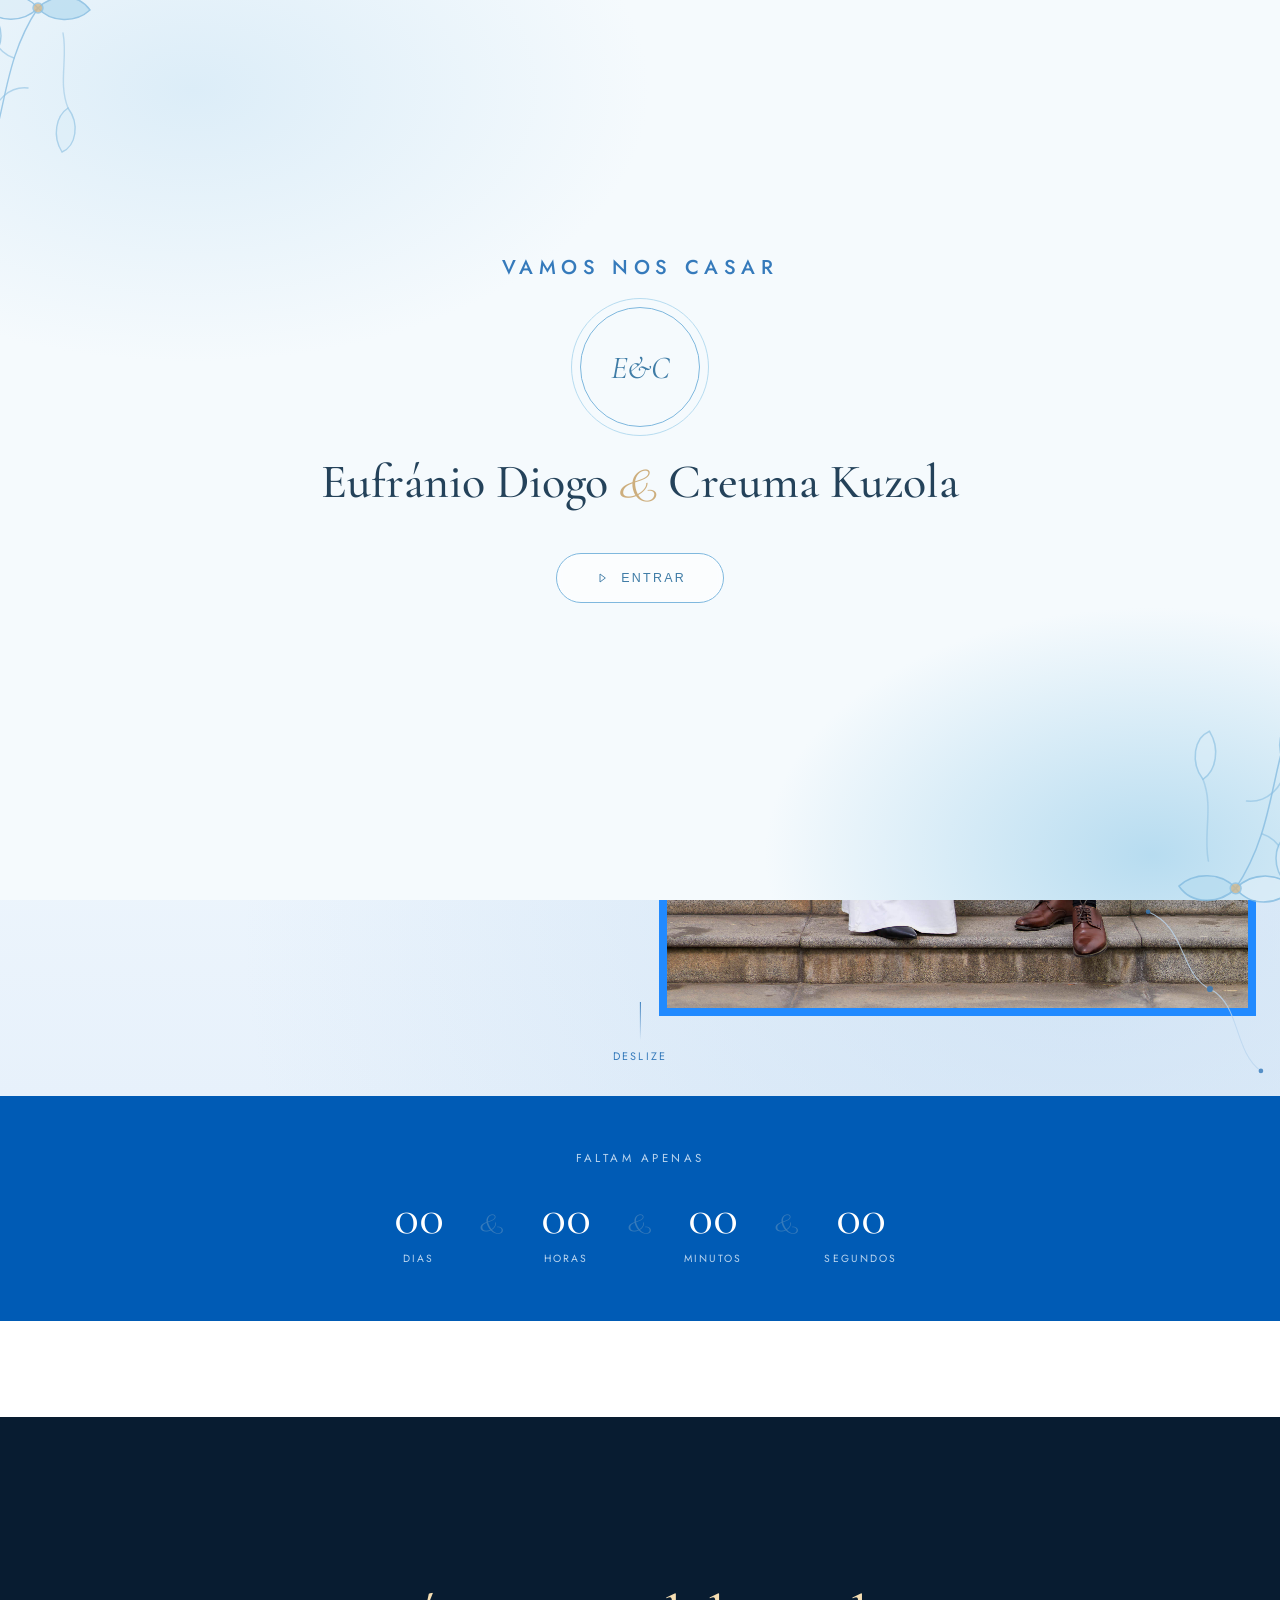
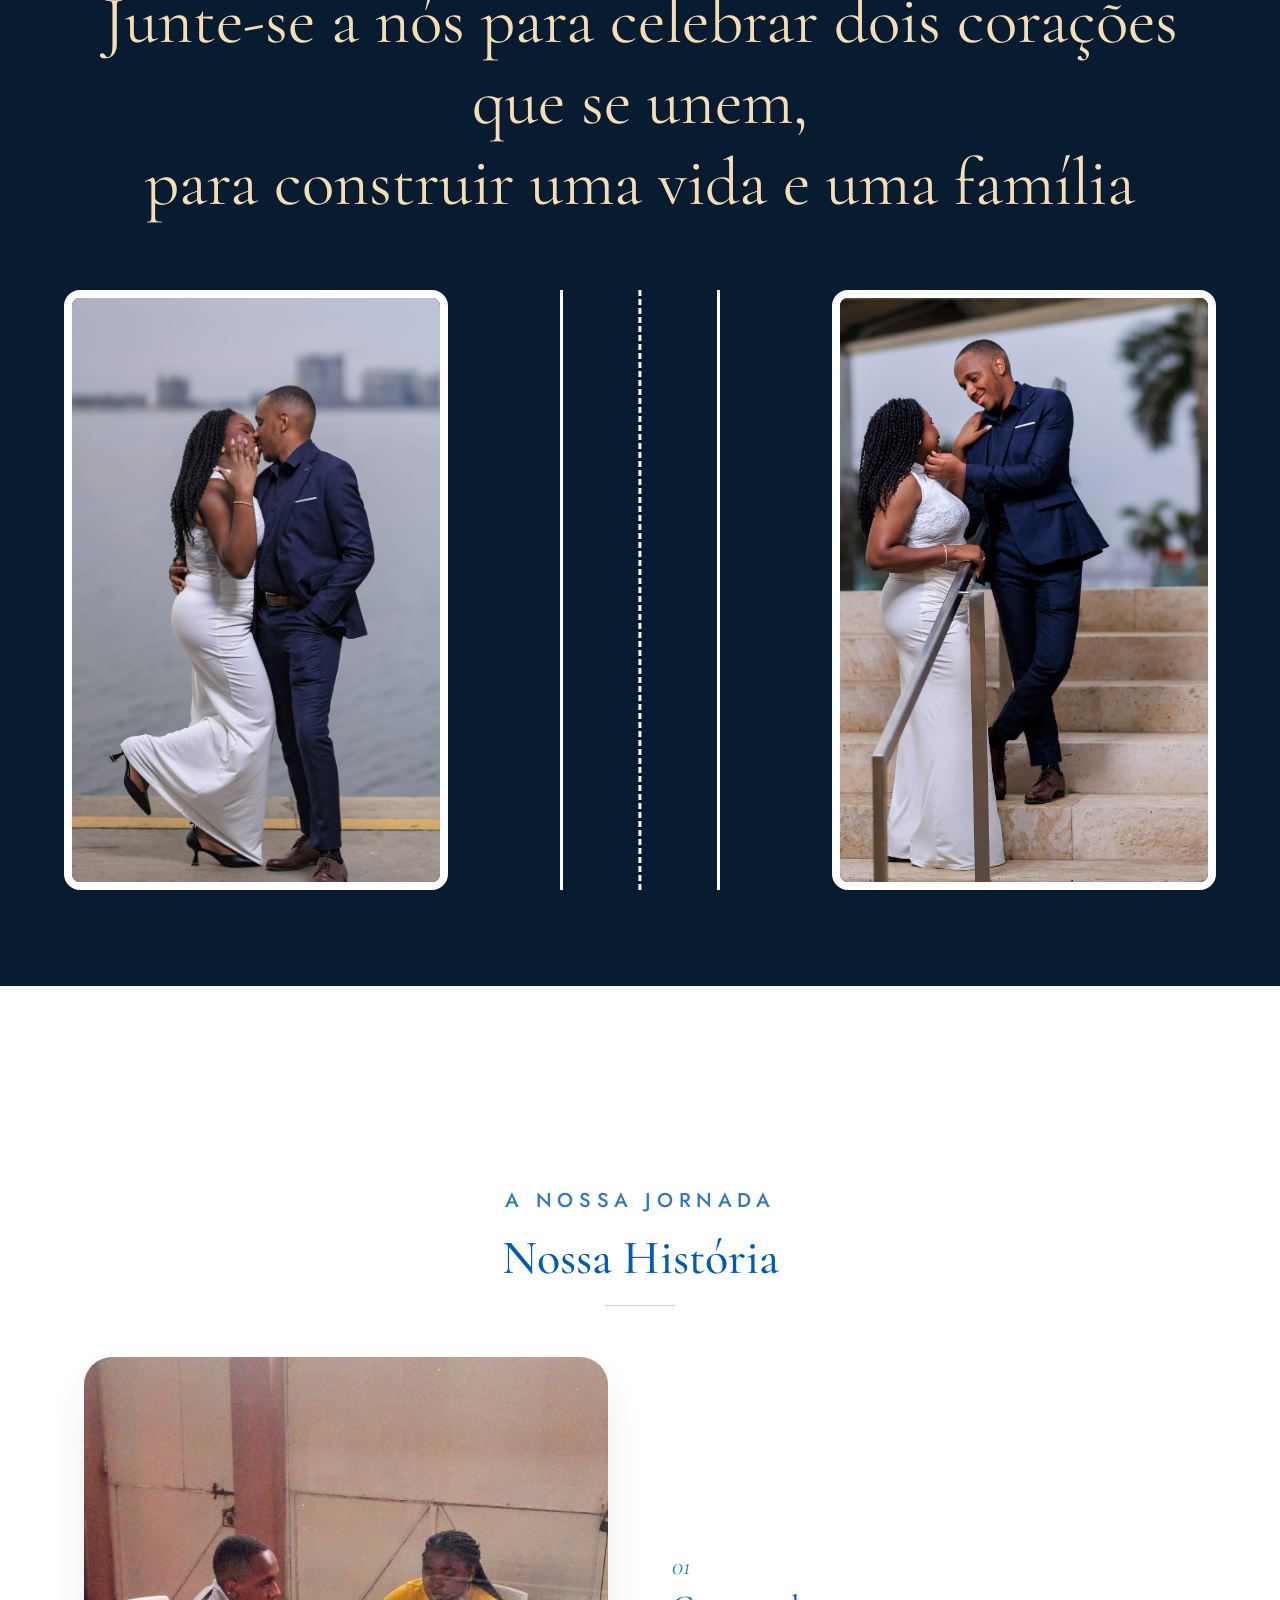
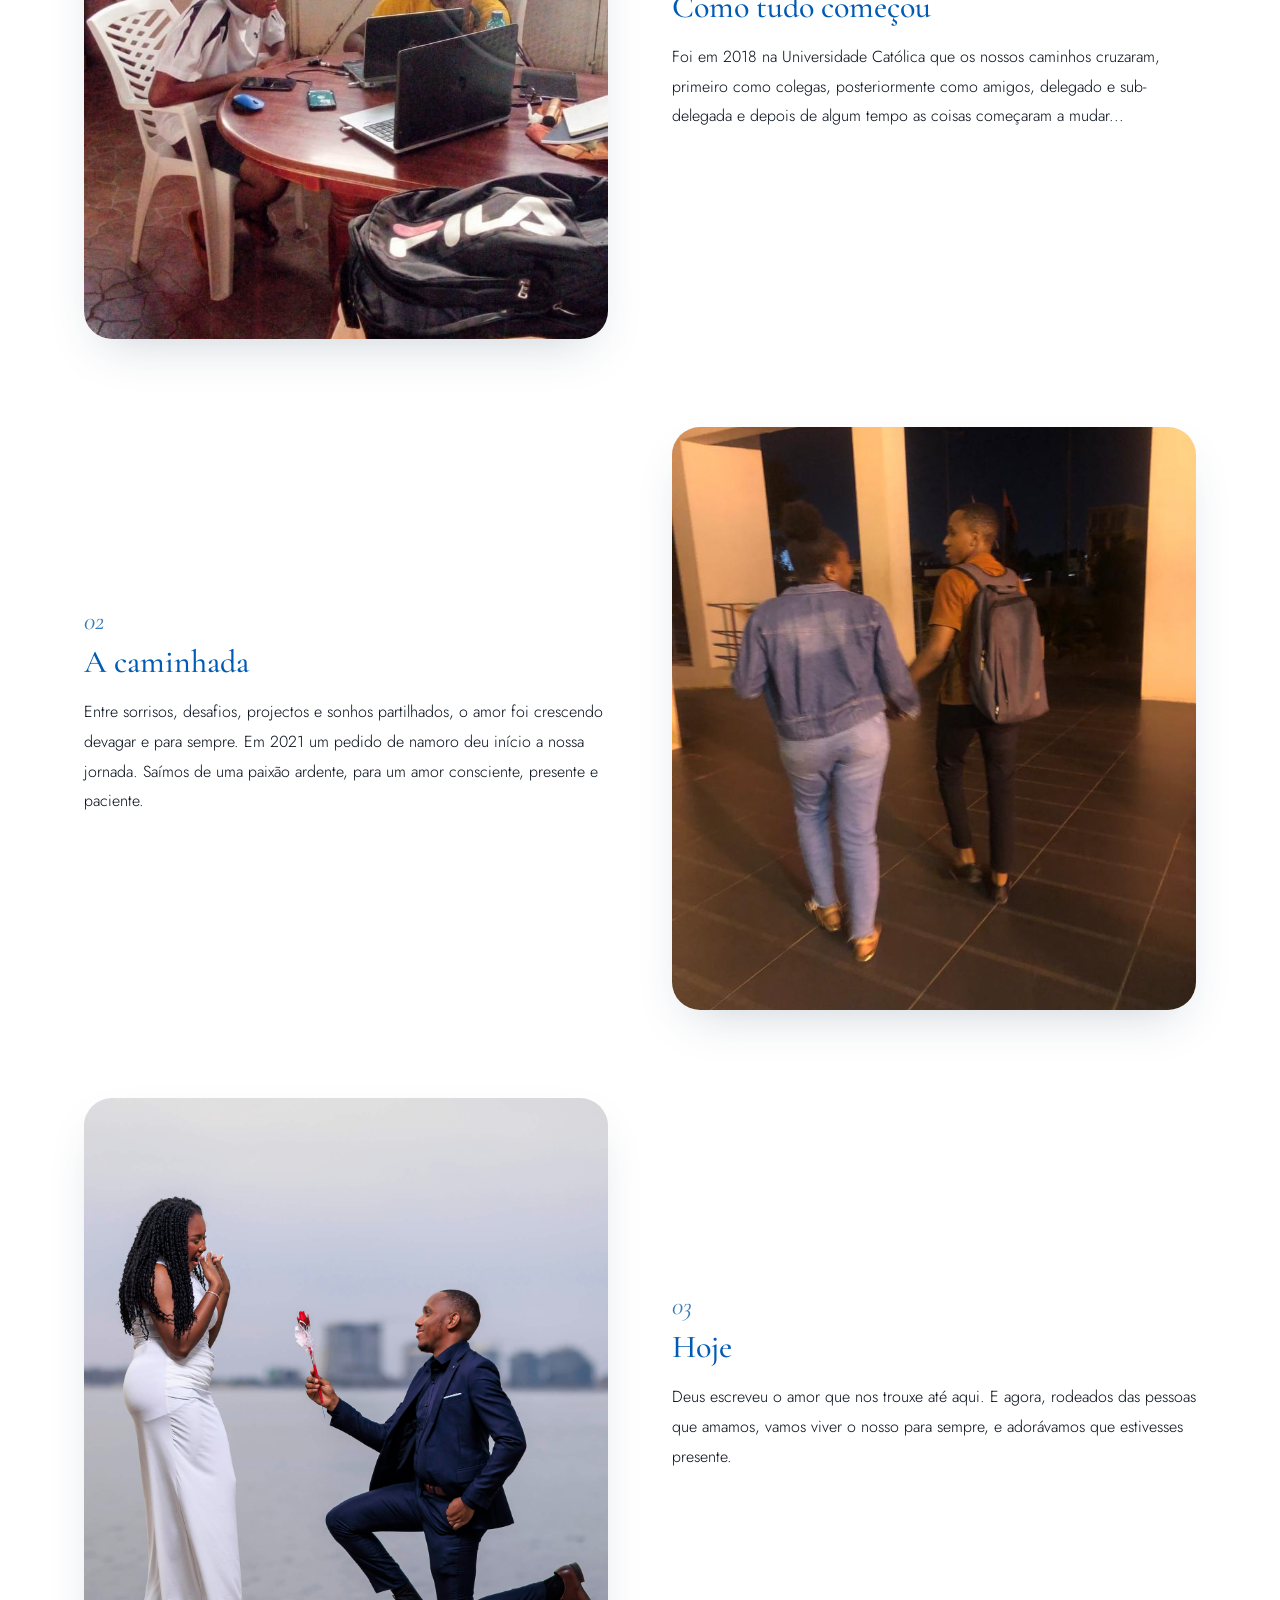
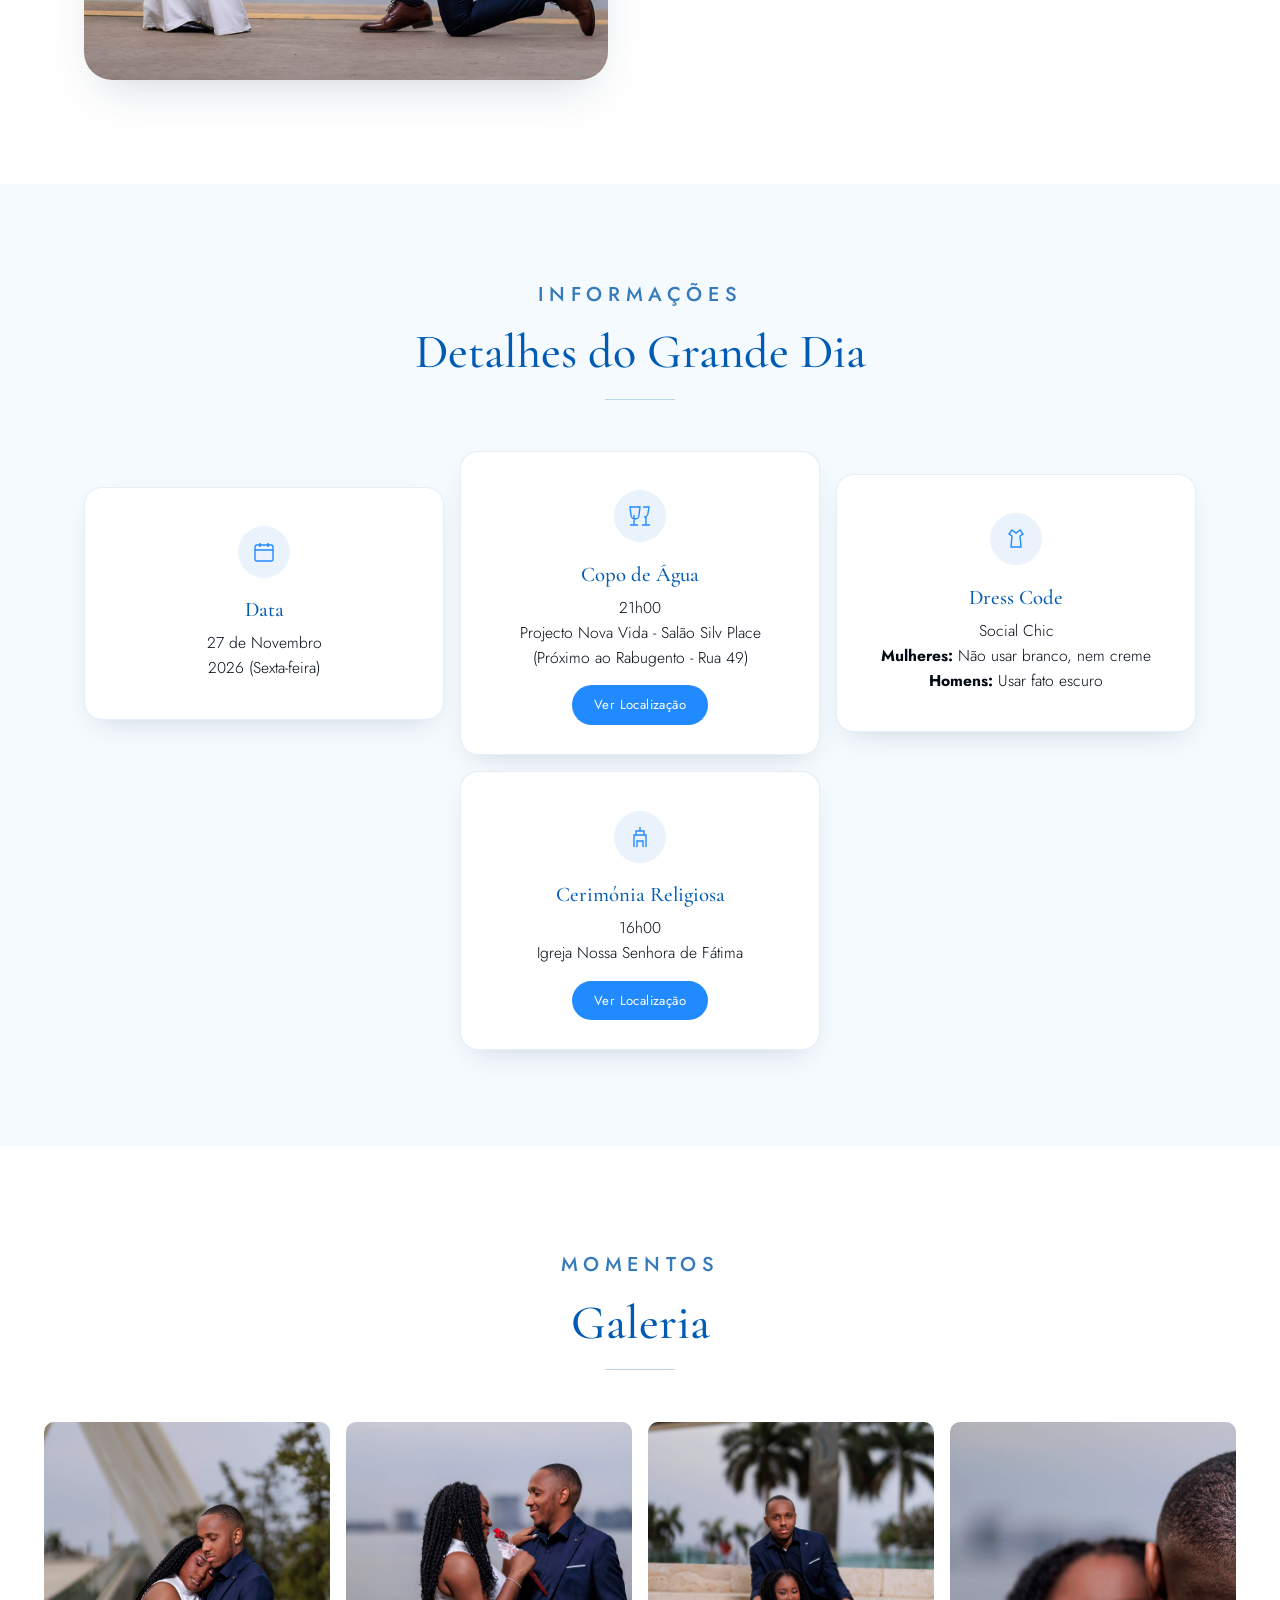
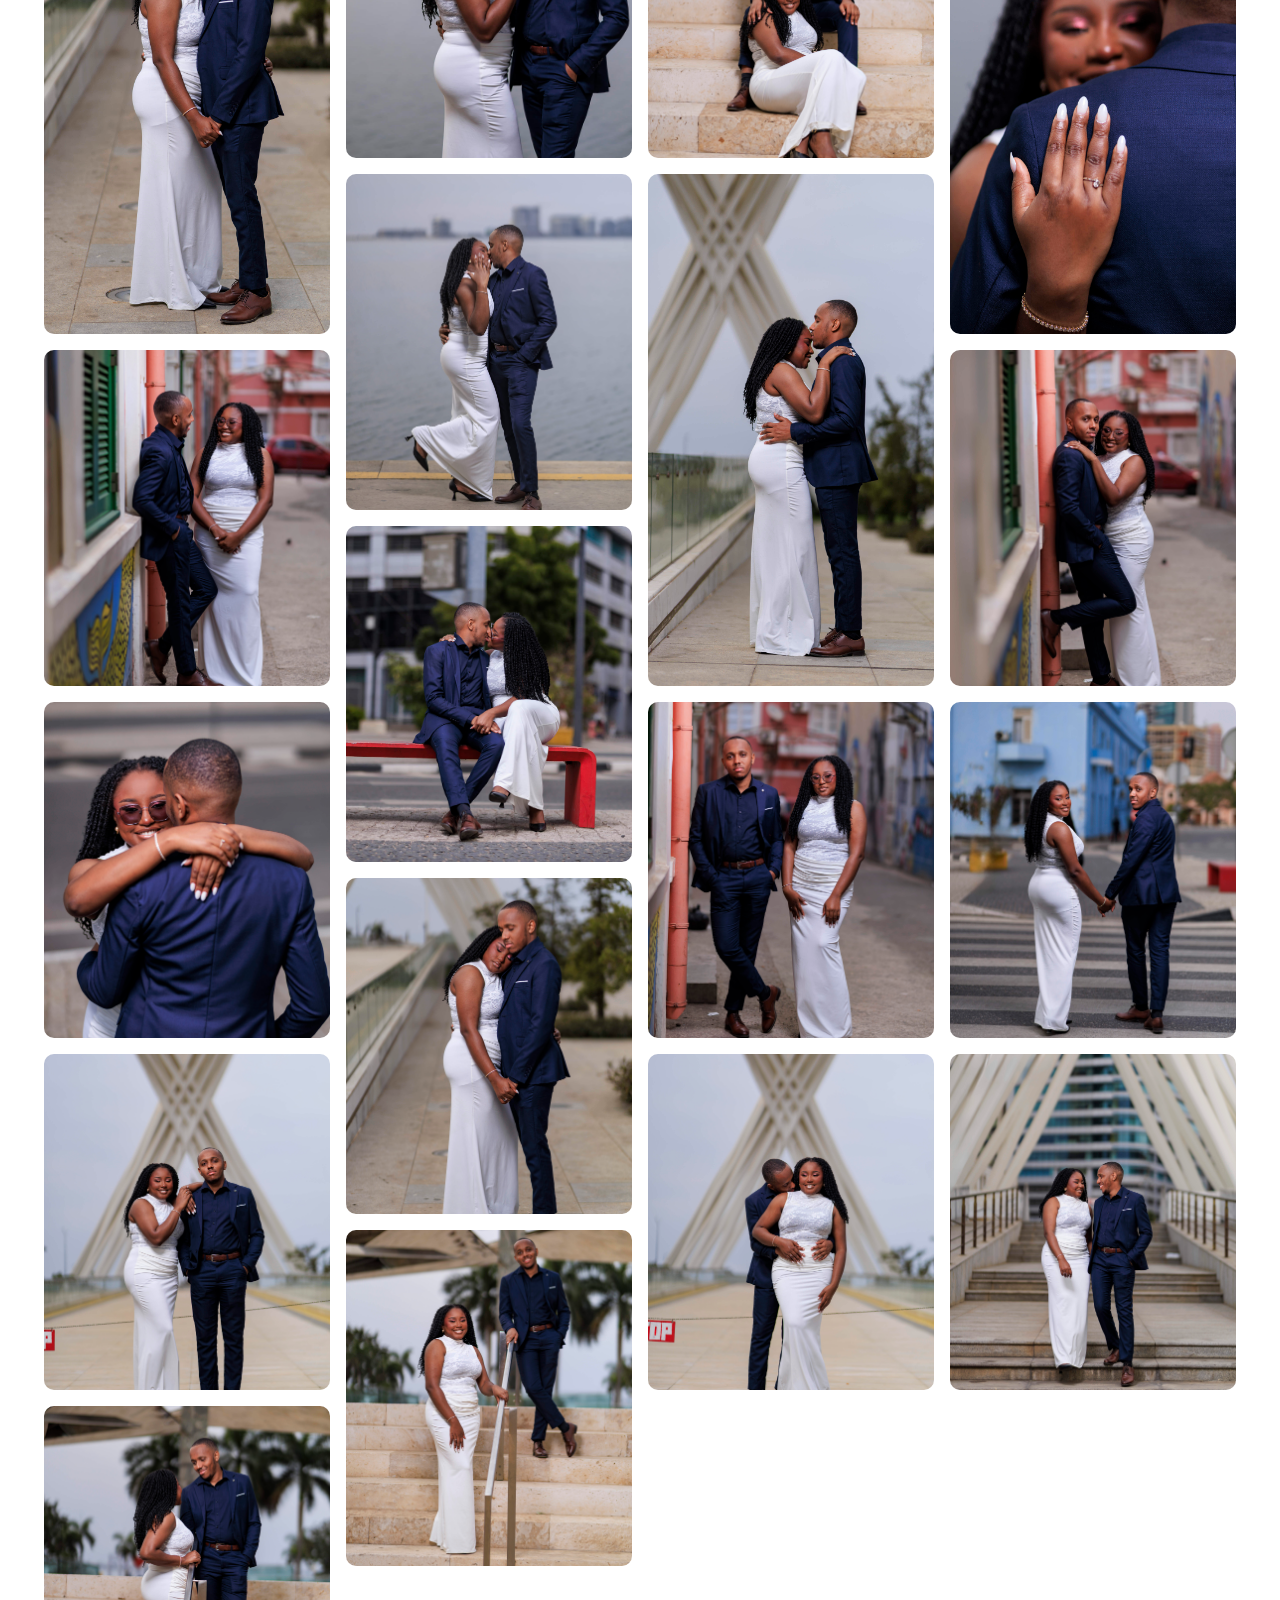
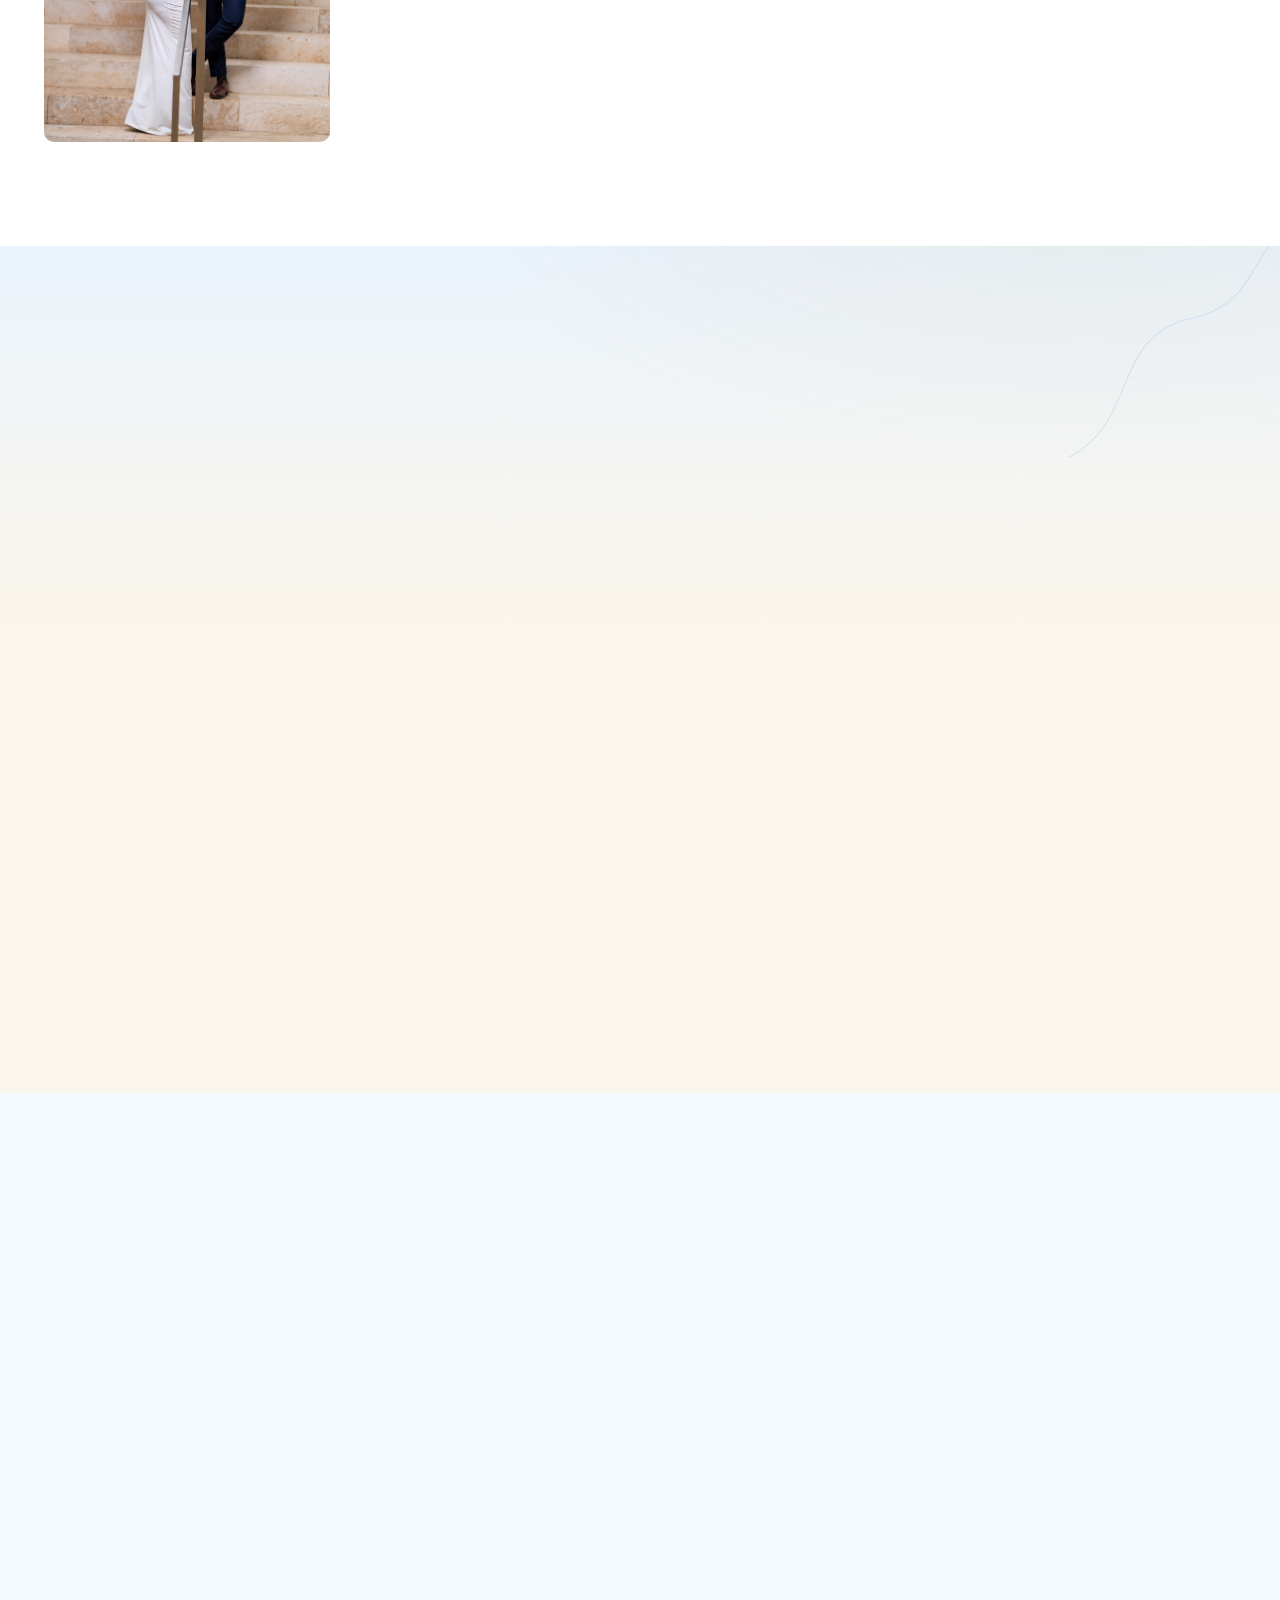
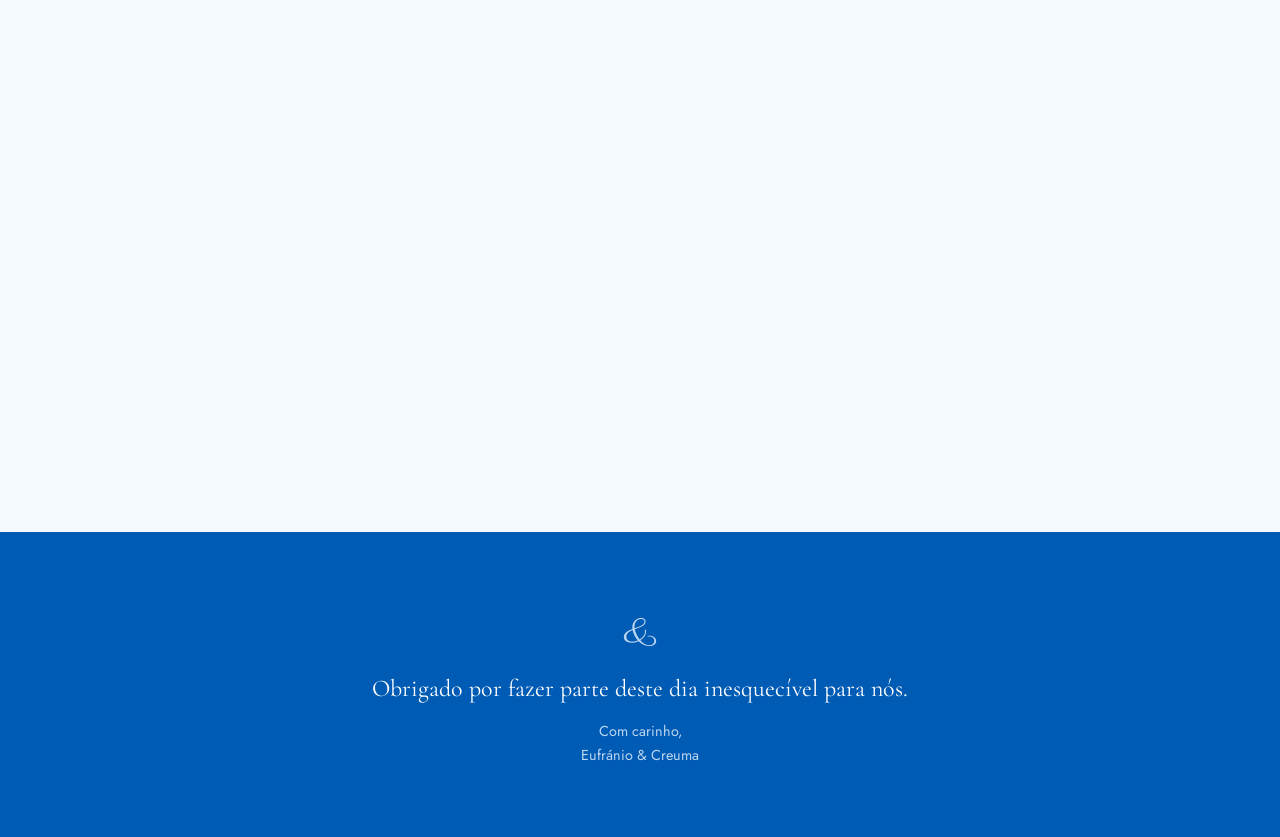
==== commit 0e44fde3: "chore: changes on the images of the journey and the text" ====
--- a/index.html
+++ b/index.html
@@ -3,8 +3,8 @@
 <head>
 <meta charset="UTF-8">
 <meta name="viewport" content="width=device-width, initial-scale=1.0">
-<title>Eufránio &amp; Creuma | Vamos Casar</title>
-<meta name="description" content="Website oficial do casamento de Eufránio & Creuma — 27 de Novembro, Luanda, Angola.">
+<title>Eufránio Diogo &amp; Creuma Kuzola | Vamos Casar</title>
+<meta name="description" content="Website oficial do casamento do Eufránio Diogo & da Creuma Kuzola — 27 de Novembro, Luanda, Angola.">
 
 <!-- Google Fonts: Cormorant Garamond (display), Parisienne (script/signature), Jost (body) -->
 <link rel="preconnect" href="https://fonts.googleapis.com">
@@ -39,7 +39,7 @@
   <div class="splash-inner">
     <p class="splash-eyebrow eyebrow">Vamos nos casar</p>
     <div class="splash-ring">E&amp;C</div>
-    <h1 class="splash-names">Eufránio<span class="amp">&amp;</span>Creuma</h1>
+    <h1 class="splash-names">Eufránio Diogo<span class="amp">&amp;</span>Creuma Kuzola</h1>
     <button class="splash-cta" id="splash-enter" type="button">
       <svg viewBox="0 0 24 24" fill="none" stroke="currentColor" stroke-width="1.4"><path d="M9 18V6l8 6-8 6Z"/></svg>
       Entrar
@@ -89,14 +89,14 @@
   <div class="sub_hero_diva">
     <div class="hero__content reveal">
     <p class="eyebrow">Vamos casar</p>
-    <h1 class="hero__title">Eufránio <span class="amp">&amp;</span> Creuma</h1>
-    <p class="hero__text">Estamos a escrever o capítulo mais bonito das nossas vidas e gostaríamos muito que fizesses parte deste momento inesquecível.</p>
+    <h1 class="hero__title">Eufránio <span class="amp">&amp;</span> Creuma </h1>
+    <p class="hero__text">Estamos a escrever o capítulo mais bonito das nossas vidas e da nossa história. E gostaríamos muito que fizesses parte deste momento inesquecível para nós!</p>
 
     <div class="hero__date">
       <span class="hero__date-icon">
         <svg style="color: white;" width="18" height="18" viewBox="0 0 24 24" fill="none" stroke="currentColor" stroke-width="1.5"><rect x="3" y="5" width="18" height="16" rx="2"/><path d="M8 3v4M16 3v4M3 10h18"/></svg>
       </span>
-      27 de Novembro, 2026 — Luanda, Angola
+      27 de Novembro, 2026 (Sexta-feira) — Luanda, Angola
         <audio id="bgMusic" loop autoplay>
           <source src="./resources/audio/day_after_day_1.mp3" type="audio/mpeg">
         </audio>
@@ -130,13 +130,13 @@
 
 <!-- ================= NOSSA HISTÓRIA ================= -->
  <div class="join-path-section-main-container">
-          <p class="join-path-section-text">Junte-se a nós na celebração de mais passo<br>nesta nossa caminhada</p>
+          <p class="join-path-section-text">Junte-se a nós para celebrar dois corações que se unem, <br> para construir uma vida e uma família</p>
  <section class="join-path-section">
 
-  <img src="./resources/imgs/image_3.jpg" alt="" class="join-path-section-img join-path-section-img-1">
+  <img src="./resources/imgs/image_22.jpg" alt="" class="join-path-section-img join-path-section-img-1">
    <div class="main-road-div-container">
    </div>
-    <img src="./resources/imgs/image_5.jpg" alt="" class="join-path-section-img join-path-section-img-2">
+    <img src="./resources/imgs/image_18.jpg" alt="" class="join-path-section-img join-path-section-img-2">
  </section>
  </div>
 
@@ -165,7 +165,7 @@
     <div class="historia__text">
       <span class="historia__mark">01</span>
       <h3>Como tudo começou</h3>
-      <p>Foi em 2018 na Universidade Católica que os nossos caminhos cruzaram, primeiro colegas, depois amigos, depois delegado e sub-delegada e depois as coisas começaram a mudar.</p>
+      <p>Foi em 2018 na Universidade Católica que os nossos caminhos cruzaram, primeiro como colegas, posteriormente como amigos, delegado e sub-delegada e depois de algum tempo as coisas começaram a mudar...</p>
       
     </div>
   </div>
@@ -177,7 +177,7 @@
     <div class="historia__text">
       <span class="historia__mark">02</span>
       <h3>A caminhada</h3>
-      <p>Entre sorrisos, desafios e sonhos partilhados, o amor foi crescendo devagar e para sempre. Um joelho no chão, um "sim" sem hesitação, e a certeza de que este era o início de tudo isso em 2021.</p>
+      <p>Entre sorrisos, desafios, projectos e sonhos partilhados, o amor foi crescendo devagar e para sempre. Em 2021 um pedido de namoro deu início a nossa jornada. Saímos de uma paixão ardente, para um amor consciente, presente e paciente. </p>
     </div>
   </div>
 
@@ -188,7 +188,7 @@
     <div class="historia__text">
       <span class="historia__mark">03</span>
       <h3>Hoje</h3>
-      <p>Deus escreveu um amor que nos trouxe até aqui. E agora, rodeados das pessoas que amamos, vamos viver o nosso para sempre — e adorávamos que estivesses lá.</p>
+      <p>Deus escreveu o amor que nos trouxe até aqui. E agora, rodeados das pessoas que amamos, vamos viver o nosso para sempre, e adorávamos que estivesses presente.</p>
     </div>
   </div>
 </section>
@@ -206,7 +206,7 @@
         <svg viewBox="0 0 24 24" fill="none" stroke="currentColor" stroke-width="1.4"><rect x="3" y="5" width="18" height="16" rx="2"/><path d="M8 3v4M16 3v4M3 10h18"/></svg>
       </div>
       <h4>Data</h4>
-      <p>27 de Novembro<br>2026</p>
+      <p>27 de Novembro<br>2026 (Sexta-feira)</p>
     </div>
     
 
@@ -226,7 +226,7 @@
         <svg viewBox="0 0 24 24" fill="none" stroke="currentColor" stroke-width="1.4"><path d="M8 3l4 3 4-3 3 4-3 2 1 11H7L8 9 5 7z"/></svg>
       </div>
       <h4>Dress Code</h4>
-      <p>Social Chic<br><b>Mulheres: </b>Não usar branco<br><b>Homens: </b>Usar fato escuro</p>
+      <p>Social Chic<br><b>Mulheres: </b>Não usar branco, nem creme<br><b>Homens: </b>Usar fato escuro</p>
     </div>
 
    <div class="card">
@@ -254,17 +254,17 @@
   <div class="gallery-grid reveal" id="galleryGrid">
     <!-- 12 fotos placeholder — substitui o src por fotos reais do casal -->
     <div class="gallery-item gallery-item--tall"><img src="resources/imgs/image_12.jpg" loading="lazy" alt="Foto do casal 1"></div>
-    <div class="gallery-item"><img src="resources/imgs/image_1.jpg" loading="lazy" alt="Foto do casal 2"></div>
-    <div class="gallery-item"><img src="resources/imgs/image_2.jpg" loading="lazy" alt="Foto do casal 3"></div>
-    <div class="gallery-item gallery-item--tall"><img src="resources/imgs/image_3.jpg" loading="lazy" alt="Foto do casal 4"></div>
+    <div class="gallery-item"><img src="resources/imgs/image_25.jpg" loading="lazy" alt="Foto do casal 2"></div>
+    <div class="gallery-item"><img src="resources/imgs/image_21.jpg" loading="lazy" alt="Foto do casal 3"></div>
+    <div class="gallery-item gallery-item--tall"><img src="resources/imgs/image_23.jpg" loading="lazy" alt="Foto do casal 4"></div>
     <div class="gallery-item"><img src="resources/imgs/image_22.jpg" loading="lazy" alt="Foto do casal 5"></div>
-    <div class="gallery-item gallery-item--tall"><img src="resources/imgs/image_5.jpg" loading="lazy" alt="Foto do casal 6"></div>
+    <div class="gallery-item gallery-item--tall"><img src="resources/imgs/image_11.jpg" loading="lazy" alt="Foto do casal 6"></div>
     <div class="gallery-item"><img src="resources/imgs/image_6.jpg" loading="lazy" alt="Foto do casal 7"></div>
-    <div class="gallery-item"><img src="resources/imgs/image_7.jpg" loading="lazy" alt="Foto do casal 8"></div>
+    <div class="gallery-item"><img src="resources/imgs/image_5.jpg" loading="lazy" alt="Foto do casal 8"></div>
     <div class="gallery-item"><img src="resources/imgs/image_8.jpg" loading="lazy" alt="Foto do casal 9"></div>
     <div class="gallery-item"><img src="resources/imgs/image_9.jpg" loading="lazy" alt="Foto do casal 10"></div>
-    <div class="gallery-item"><img src="resources/imgs/image_10.jpg" loading="lazy" alt="Foto do casal 11"></div>
-    <div class="gallery-item"><img src="resources/imgs/image_11.jpg" loading="lazy" alt="Foto do casal 12"></div>
+    <div class="gallery-item"><img src="resources/imgs/image_7.jpg" loading="lazy" alt="Foto do casal 11"></div>
+    <div class="gallery-item"><img src="resources/imgs/image_10.jpg" loading="lazy" alt="Foto do casal 12"></div>
         <div class="gallery-item"><img src="resources/imgs/image_12.jpg" loading="lazy" alt="Foto do casal 7"></div>
     <div class="gallery-item"><img src="resources/imgs/image_13.jpg" loading="lazy" alt="Foto do casal 8"></div>
     <div class="gallery-item"><img src="resources/imgs/image_14.jpg" loading="lazy" alt="Foto do casal 9"></div>
@@ -287,7 +287,8 @@
   <div class="section-head reveal">
     <p class="eyebrow eyebrow--center">Um gesto de carinho</p>
     <h2 class="section-title">Contribua para o Nosso Sonho</h2>
-    <p class="contribuir__intro">A vossa presença já é o maior presente que podemos receber. Mas sabemos que muitos de vós perguntaram como podem ajudar — por isso deixamos aqui esta forma simples e carinhosa de fazerem parte do nosso grande dia.</p>
+    <p class="contribuir__intro">A tua presença é o nosso maior presente. Mas, para quem desejar contribuir para a realização dos nossos sonhos, deixamos aqui uma forma simples e especial de o fazer.
+</p>
   </div>
 
   <div class="contribuir__cards reveal">
@@ -321,12 +322,12 @@
   <div class="section-head reveal">
     <p class="eyebrow eyebrow--center">Não percas este momento</p>
     <h2 class="section-title">Confirme a Sua Presença</h2>
-    <p class="rsvp__intro">Preencha o formulário abaixo — a confirmação será enviada diretamente para o nosso WhatsApp.</p>
+    <p class="rsvp__intro">Preencha o formulário abaixo — a confirmação será enviada directamente para o nosso WhatsApp.</p>
   </div>
 
   <form class="rsvp__form glass reveal" id="rsvpForm">
     <div class="field">
-      <label for="f-nome">Nome Convidado(s)</label>
+      <label for="f-nome">Nome do(s) Convidado(s)</label>
       <input type="text" id="f-nome" name="nome" placeholder="O teu nome" required>
     </div>
 
@@ -337,7 +338,7 @@
 
     <div class="field-row">
       <div class="field">
-        <label for="f-presenca">Confirmas presença?</label>
+        <label for="f-presenca">Confirmas a tua presença?</label>
         <select id="f-presenca" name="presenca" required>
           <option value="Sim, estarei presente">Sim, estarei presente</option>
           <option value="Infelizmente não poderei ir">Infelizmente não poderei ir</option>
@@ -353,7 +354,7 @@
 
     <button type="submit" class="btn btn--primary btn--lg btn--block">
       <svg width="18" height="18" viewBox="0 0 24 24" fill="currentColor" style="margin-right:8px;vertical-align:-3px"><path d="M12.04 2C6.58 2 2.13 6.45 2.13 11.91c0 1.75.46 3.46 1.32 4.96L2 22l5.25-1.38a9.9 9.9 0 004.79 1.22h.01c5.46 0 9.91-4.45 9.91-9.91 0-2.65-1.03-5.14-2.9-7.01A9.87 9.87 0 0012.04 2m0 1.67c2.22 0 4.3.87 5.87 2.44a8.23 8.23 0 012.42 5.85c0 4.56-3.71 8.27-8.28 8.27a8.3 8.3 0 01-4.22-1.15l-.3-.18-3.12.82.83-3.04-.2-.31a8.22 8.22 0 01-1.28-4.4c0-4.56 3.71-8.3 8.28-8.3M8.53 6.9c-.16 0-.43.06-.65.31-.22.24-.86.84-.86 2.05s.88 2.38 1 2.55c.13.16 1.7 2.72 4.2 3.71 2.07.83 2.49.66 2.94.62.45-.04 1.45-.59 1.65-1.16.2-.57.2-1.06.14-1.16-.06-.1-.23-.16-.48-.28-.25-.13-1.45-.72-1.68-.8-.22-.08-.39-.13-.55.13-.16.25-.63.8-.78.97-.14.16-.29.18-.54.06-.25-.13-1.05-.39-2-1.23-.74-.66-1.24-1.48-1.39-1.73-.14-.25-.02-.38.11-.51.11-.11.25-.29.38-.44.13-.14.17-.25.25-.41.08-.16.04-.31-.02-.44-.06-.13-.55-1.36-.78-1.86-.19-.44-.4-.4-.55-.4h-.4z"/></svg>
-      Enviar Confirmação via WhatsApp
+      Enviar a Confirmação via WhatsApp
     </button>
   </form>
 </section>
@@ -361,7 +362,7 @@
 <!-- ================= FOOTER ================= -->
 <footer class="footer">
   <div class="footer__amp amp">&amp;</div>
-  <p class="footer__thanks">Obrigado por fazer parte da nossa história.</p>
+  <p class="footer__thanks">Obrigado por fazer parte deste dia inesquecível para nós.</p>
   <p class="footer__sign">Com carinho,<br>Eufránio &amp; Creuma</p>
   <p class="footer__meta"279 . 11 . 2026 — Luanda, Angola</p>
 </footer>
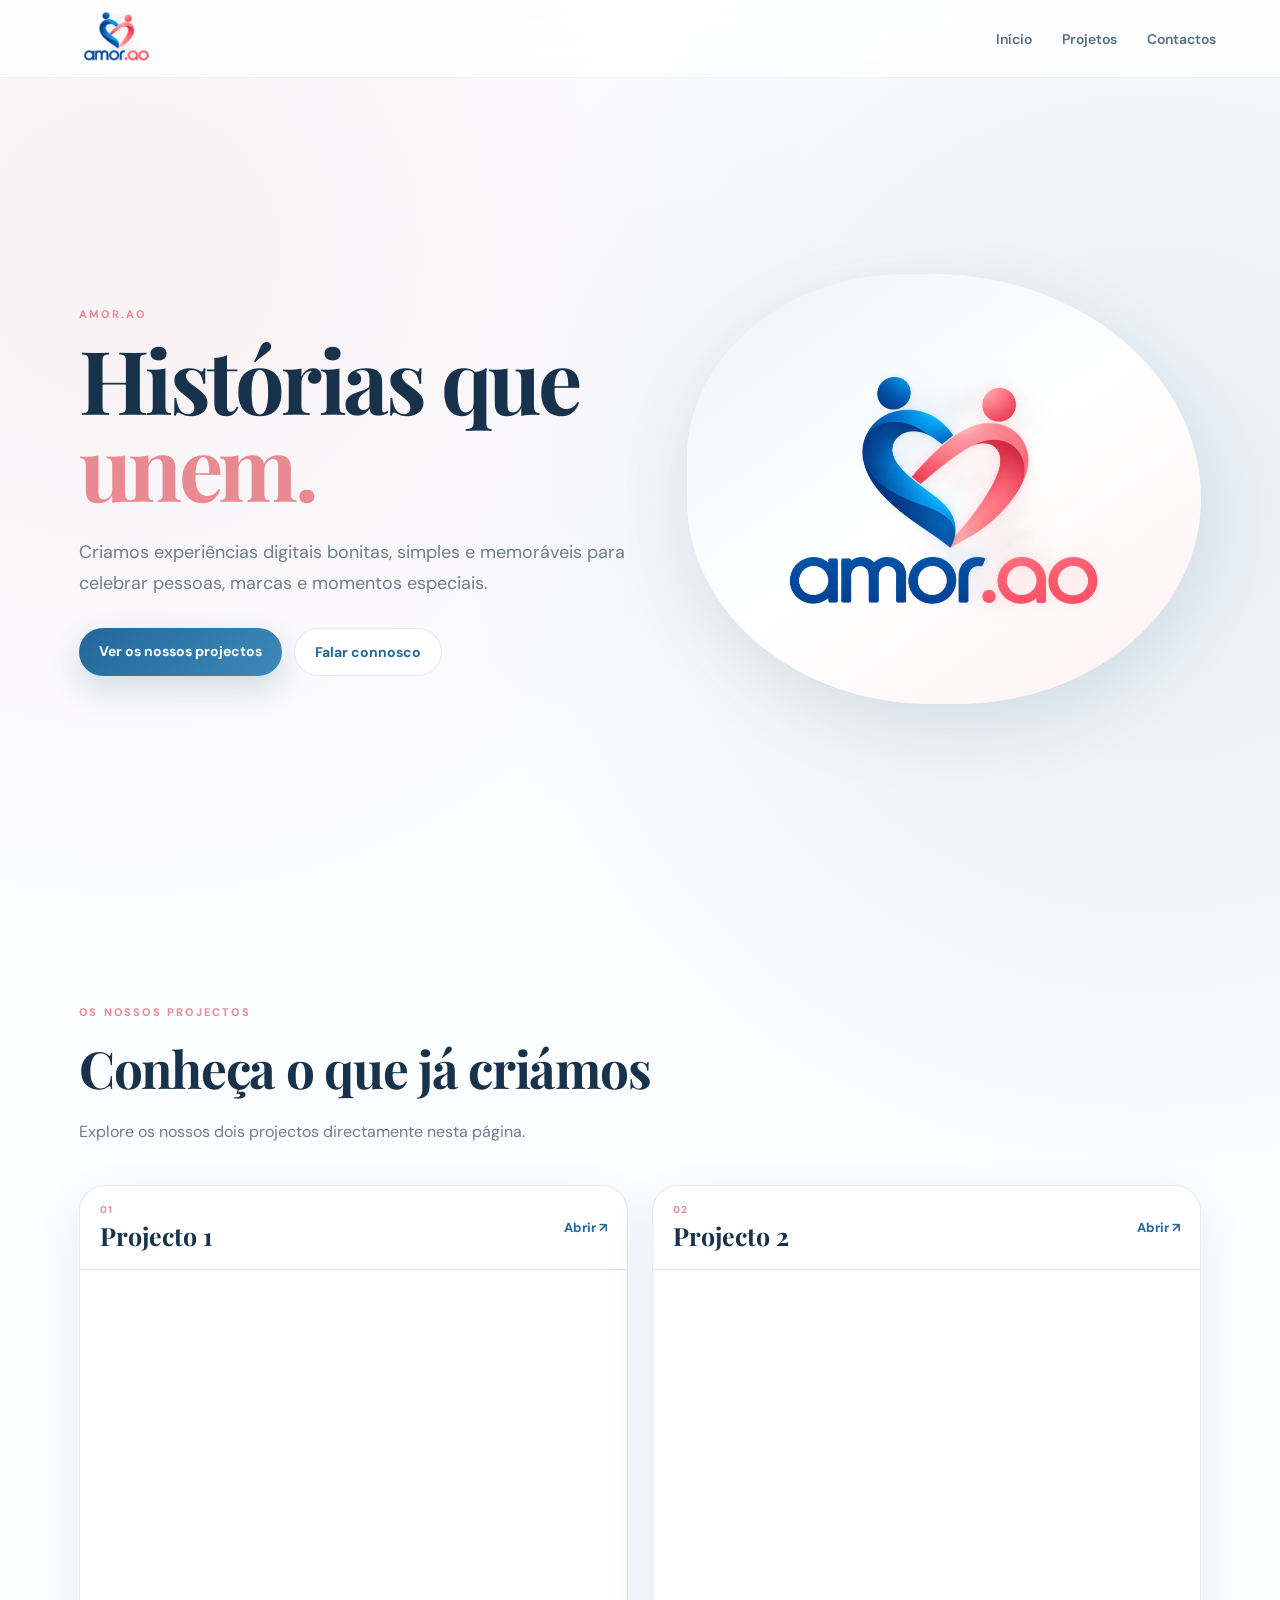
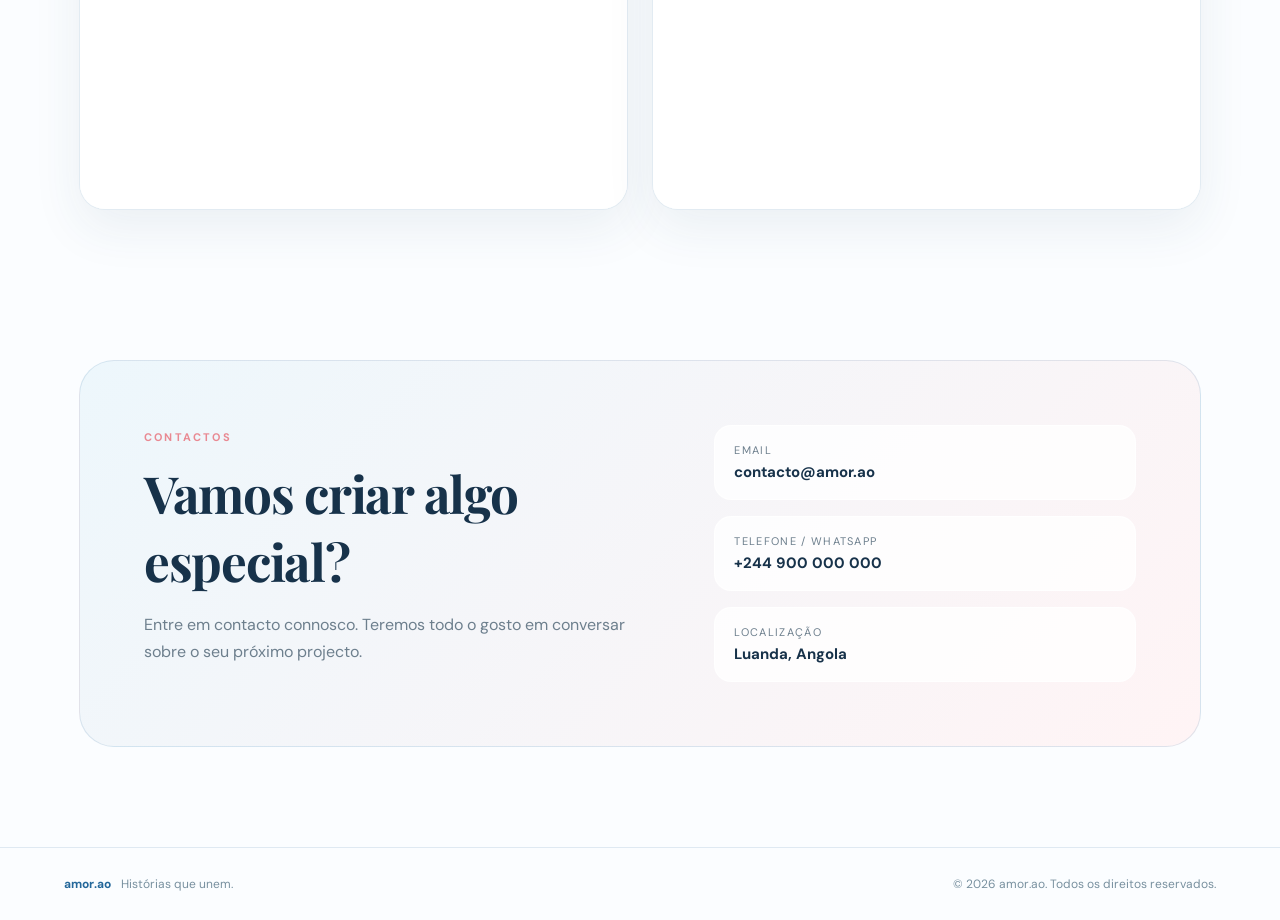
==== commit 09e74ef9: "amor ao version" ====
--- a/index.html
+++ b/index.html
@@ -1,420 +1,128 @@
 <!DOCTYPE html>
-<html lang="pt-PT">
+<html lang="pt-AO">
 <head>
-<meta charset="UTF-8">
-<meta name="viewport" content="width=device-width, initial-scale=1.0">
-<title>Eufránio Diogo &amp; Creuma Kuzola | Vamos Casar</title>
-<meta name="description" content="Website oficial do casamento do Eufránio Diogo & da Creuma Kuzola — 27 de Novembro, Luanda, Angola.">
+  <meta charset="UTF-8">
+  <meta name="viewport" content="width=device-width, initial-scale=1.0">
+  <meta name="description" content="amor.ao — histórias que unem.">
+  <title>amor.ao — Histórias que unem</title>
+  <link rel="icon" href="assets/logo.png">
+  <link rel="preconnect" href="https://fonts.googleapis.com">
+  <link rel="preconnect" href="https://fonts.gstatic.com" crossorigin>
+  <link href="https://fonts.googleapis.com/css2?family=DM+Sans:wght@400;500;600;700&family=Playfair+Display:wght@500;600&display=swap" rel="stylesheet">
+  <link rel="stylesheet" href="style.css">
+</head>
+<body>
+  <header class="topbar">
+    <a class="brand" href="#inicio" aria-label="amor.ao">
+      <img src="assets/logo.png" alt="amor.ao">
+    </a>
+    <nav>
+      <a href="#inicio">Início</a>
+      <a href="#projetos">Projetos</a>
+      <a href="#contactos">Contactos</a>
+    </nav>
+  </header>
 
-<!-- Google Fonts: Cormorant Garamond (display), Parisienne (script/signature), Jost (body) -->
-<link rel="preconnect" href="https://fonts.googleapis.com">
-<link rel="preconnect" href="https://fonts.gstatic.com" crossorigin>
-<link href="https://fonts.googleapis.com/css2?family=Cormorant+Garamond:ital,wght@0,400;0,500;0,600;1,500&family=Parisienne&family=Jost:wght@300;400;500;600&display=swap" rel="stylesheet">
+  <main>
+    <section id="inicio" class="hero">
+      <div class="hero-content">
+        <span class="eyebrow">amor.ao</span>
+        <h1>Histórias que <span>unem.</span></h1>
+        <p>
+          Criamos experiências digitais bonitas, simples e memoráveis
+          para celebrar pessoas, marcas e momentos especiais.
+        </p>
+        <div class="hero-actions">
+          <a class="btn primary" href="#projetos">Ver os nossos projectos</a>
+          <a class="btn secondary" href="#contactos">Falar connosco</a>
+        </div>
+      </div>
+      <div class="hero-mark">
+        <img src="assets/logo.png" alt="" aria-hidden="true">
+      </div>
+    </section>
 
-<link rel="stylesheet" href="css/style.css">
-</head>
-<body class="splash-active">
-<!-- reusable floral flourish (line-art botanical, matches baby-blue watercolor mood) -->
-<svg style="display:none">
-  <symbol id="floral-sprig" viewBox="0 0 220 220">
-    <g fill="none" stroke="#7fb8de" stroke-width="1.4" stroke-linecap="round">
-      <path d="M10 210 C 40 160, 30 100, 70 40" opacity=".85"/>
-      <path d="M70 40 C 55 55, 30 55, 18 40 C 30 25, 55 22, 70 40 Z" fill="#dcedf8" opacity=".9"/>
-      <path d="M70 40 C 85 25, 110 25, 122 42 C 108 55, 83 55, 70 40 Z" fill="#b7dcf0" opacity=".9"/>
-      <path d="M46 90 C 30 85, 18 65, 24 45" opacity=".6"/>
-      <path d="M24 45 C 12 55, 12 75, 24 88 C 36 78, 36 58, 24 45 Z" fill="#dcedf8" opacity=".75"/>
-      <path d="M60 120 C 42 118, 26 132, 24 152" opacity=".6"/>
-      <path d="M24 152 C 10 158, 6 178, 16 195 C 30 190, 34 168, 24 152 Z" fill="#b7dcf0" opacity=".7"/>
-      <circle cx="70" cy="40" r="5" fill="#cdae7d" opacity=".8"/>
-      <path d="M95 65 C 100 90, 90 115, 100 140" opacity=".5"/>
-      <path d="M100 140 C 88 148, 84 168, 94 184 C 108 178, 112 156, 100 140 Z" fill="#dcedf8" opacity=".65"/>
-    </g>
-  </symbol>
-</svg>
- 
-<!-- ================= SPLASH ================= -->
-<div id="splash">
-  <div class="floral floral-tl"><svg viewBox="0 0 220 220"><use href="#floral-sprig"/></svg></div>
-  <div class="floral floral-br"><svg viewBox="0 0 220 220"><use href="#floral-sprig"/></svg></div>
-  <div class="splash-inner">
-    <p class="splash-eyebrow eyebrow">Vamos nos casar</p>
-    <div class="splash-ring">E&amp;C</div>
-    <h1 class="splash-names">Eufránio Diogo<span class="amp">&amp;</span>Creuma Kuzola</h1>
-    <button class="splash-cta" id="splash-enter" type="button">
-      <svg viewBox="0 0 24 24" fill="none" stroke="currentColor" stroke-width="1.4"><path d="M9 18V6l8 6-8 6Z"/></svg>
-      Entrar
-    </button>
-    <p class="splash-hint">Toca para entrar &middot; com música</p>
-  </div>
-</div>
- 
-<button id="music-toggle" type="button" aria-label="Pausar ou tocar música">
-  <svg class="icon-play" viewBox="0 0 24 24" fill="currentColor"><path d="M8 5v14l11-7-11-7Z"/></svg>
-  <svg class="icon-pause" viewBox="0 0 24 24" fill="currentColor"><path d="M7 5h4v14H7zM13 5h4v14h-4z"/></svg>
-</button>
+    <section id="projetos" class="projects section">
+      <div class="section-heading">
+        <span class="eyebrow">Os nossos projectos</span>
+        <h2>Conheça o que já criámos</h2>
+        <p>Explore os nossos dois projectos directamente nesta página.</p>
+      </div>
 
-<!-- ================= DECOR: floating hearts ================= -->
-<div class="floaties" id="floaties" aria-hidden="true"></div>
+      <div class="project-grid">
+        <article class="project-card">
+          <div class="project-header">
+            <div>
+              <span class="project-number">01</span>
+              <h3>Projecto 1</h3>
+            </div>
+            <a id="project1-link" href="https://www.amor.ao/anibal-tilcia/index.html" target="_blank" rel="noopener">Abrir ↗</a>
+          </div>
+          <div class="iframe-wrap">
+            <iframe
+              id="project1-frame"
+              src="https://www.amor.ao/anibal-tilcia/index.html"
+              title="Projecto 1"
+              loading="lazy"
+              allow="fullscreen"
+            ></iframe>
+          </div>
+        </article>
 
-<!-- ================= NAV ================= -->
-<header class="nav" id="nav">
-  <div class="nav__inner">
-    <a href="#topo" class="nav__logo">E<span class="amp">&amp;</span>C</a>
+        <article class="project-card">
+          <div class="project-header">
+            <div>
+              <span class="project-number">02</span>
+              <h3>Projecto 2</h3>
+            </div>
+            <a id="project2-link" href="https://www.amor.ao/eufranio-creuma/index.html" target="_blank" rel="noopener">Abrir ↗</a>
+          </div>
+          <div class="iframe-wrap">
+            <iframe
+              id="project2-frame"
+              src="https://www.amor.ao/eufranio-creuma/index.html"
+              title="Projecto 2"
+              loading="lazy"
+              allow="fullscreen"
+            ></iframe>
+          </div>
+        </article>
+      </div>
+    </section>
 
-    <nav class="nav__links" id="navLinks">
-      <a href="#topo" class="nav__link is-active">Início</a>
-      <a href="#historia" class="nav__link">Nossa História</a>
-      <a href="#detalhes" class="nav__link">Detalhes</a>
-      <a href="#galeria" class="nav__link">Galeria</a>
-      <a href="#contribuir" class="nav__link">Contribuir</a>
-      <a href="#rsvp" class="nav__link nav__link--cta">Confirme Presença</a>
-    </nav>
+    <section id="contactos" class="contact section">
+      <div class="contact-card">
+        <div>
+          <span class="eyebrow">Contactos</span>
+          <h2>Vamos criar algo especial?</h2>
+          <p>Entre em contacto connosco. Teremos todo o gosto em conversar sobre o seu próximo projecto.</p>
+        </div>
+        <div class="contact-list">
+          <a href="mailto:contacto@amor.ao">
+            <span>Email</span>
+            <strong>contacto@amor.ao</strong>
+          </a>
+          <a href="tel:+244900000000">
+            <span>Telefone / WhatsApp</span>
+            <strong>+244 900 000 000</strong>
+          </a>
+          <div>
+            <span>Localização</span>
+            <strong>Luanda, Angola</strong>
+          </div>
+        </div>
+      </div>
+    </section>
+  </main>
 
-    <button class="nav__burger" id="navBurger" aria-label="Abrir menu" aria-expanded="false">
-      <span></span><span></span><span></span>
-    </button>
-  </div>
-</header>
+  <footer>
+    <div>
+      <strong>amor.ao</strong>
+      <span>Histórias que unem.</span>
+    </div>
+    <span>© <span id="year"></span> amor.ao. Todos os direitos reservados.</span>
+  </footer>
 
-<!-- ================= HERO ================= -->
-<section class="hero" id="topo">
-
-  <div class="hero__ornament hero__ornament--tl" aria-hidden="true">
-    <svg viewBox="0 0 220 220" fill="none"><path d="M4 4C40 30 30 90 70 110C110 130 100 190 150 210" stroke="var(--blue-soft)" stroke-width="1.4"/><circle cx="70" cy="110" r="4" fill="var(--blue-mid)"/><circle cx="150" cy="210" r="3" fill="var(--blue-mid)"/><circle cx="4" cy="4" r="3" fill="var(--blue-mid)"/></svg>
-  </div>
-  <div class="hero__ornament hero__ornament--br" aria-hidden="true">
-    <svg viewBox="0 0 220 220" fill="none"><path d="M216 216C180 190 190 130 150 110C110 90 120 30 70 10" stroke="var(--blue-soft)" stroke-width="1.4"/><circle cx="150" cy="110" r="4" fill="var(--blue-mid)"/><circle cx="70" cy="10" r="3" fill="var(--blue-mid)"/><circle cx="216" cy="216" r="3" fill="var(--blue-mid)"/></svg>
-  </div>
-
-  <div class="sub_hero_diva">
-    <div class="hero__content reveal">
-    <p class="eyebrow">Vamos casar</p>
-    <h1 class="hero__title">Eufránio <span class="amp">&amp;</span> Creuma </h1>
-    <p class="hero__text">Estamos a escrever o capítulo mais bonito das nossas vidas e da nossa história. E gostaríamos muito que fizesses parte deste momento inesquecível para nós!</p>
-
-    <div class="hero__date">
-      <span class="hero__date-icon">
-        <svg style="color: white;" width="18" height="18" viewBox="0 0 24 24" fill="none" stroke="currentColor" stroke-width="1.5"><rect x="3" y="5" width="18" height="16" rx="2"/><path d="M8 3v4M16 3v4M3 10h18"/></svg>
-      </span>
-      27 de Novembro, 2026 (Sexta-feira) — Luanda, Angola
-        <audio id="bgMusic" loop autoplay>
-          <source src="./resources/audio/day_after_day_1.mp3" type="audio/mpeg">
-        </audio>
-    </div>
-
-    <div class="hero__actions">
-      <a href="#rsvp" class="btn btn--primary">Confirmar Presença</a>
-      <a href="#contribuir" class="btn btn--ghost">Contribuir para o nosso sonho</a>
-    </div>
-  </div>
-
-  <img src="./resources/imgs/image_1.jpg" alt="" class="hero_img">
-  </div>
-
-  <div class="hero__scrolldown" aria-hidden="true"><span></span>Deslize</div>
-</section>
-
-<!-- ================= COUNTDOWN ================= -->
-<section class="countdown-section">
-  <p class="countdown-label">Faltam apenas</p>
-  <div class="countdown" id="countdown">
-    <div class="countdown__unit"><span id="cd-days">00</span><small>Dias</small></div>
-    <div class="countdown__sep">&amp;</div>
-    <div class="countdown__unit"><span id="cd-hours">00</span><small>Horas</small></div>
-    <div class="countdown__sep">&amp;</div>
-    <div class="countdown__unit"><span id="cd-mins">00</span><small>Minutos</small></div>
-    <div class="countdown__sep">&amp;</div>
-    <div class="countdown__unit"><span id="cd-secs">00</span><small>Segundos</small></div>
-  </div>
-</section>
-
-<!-- ================= NOSSA HISTÓRIA ================= -->
- <div class="join-path-section-main-container">
-          <p class="join-path-section-text">Junte-se a nós para celebrar dois corações que se unem, <br> para construir uma vida e uma família</p>
- <section class="join-path-section">
-
-  <img src="./resources/imgs/image_22.jpg" alt="" class="join-path-section-img join-path-section-img-1">
-   <div class="main-road-div-container">
-   </div>
-    <img src="./resources/imgs/image_18.jpg" alt="" class="join-path-section-img join-path-section-img-2">
- </section>
- </div>
-
-<!--
-  <section class="join-path-2">
-   <p class="eyebrow">Junte-se a nós</p>
-   <h2 class="section-title">Como Chegar</h2>
-   <p>Para chegar ao local da cerimónia, siga estas direcções:</p>
-   <ul>
-     <li>Se vem de carro, use o GPS e procure por "Igreja Nossa Senhora de Fátima".</li>
-     <li>Se vem de transporte público, a linha 5 do autocarro para na porta da igreja.</li>
-   </ul>
- </section>
-
--->
-<section class="historia" id="historia">
-  <div class="section-head reveal">
-    <p class="eyebrow eyebrow--center">A nossa jornada</p>
-    <h2 class="section-title">Nossa História</h2>
-  </div>
-
-  <div class="historia__row reveal">
-    <div class="historia__img">
-      <img src="resources/imgs/inicio_relacionamento.jpeg" alt="Eufránio e Creuma — primeiro encontro" loading="lazy">
-    </div>
-    <div class="historia__text">
-      <span class="historia__mark">01</span>
-      <h3>Como tudo começou</h3>
-      <p>Foi em 2018 na Universidade Católica que os nossos caminhos cruzaram, primeiro como colegas, posteriormente como amigos, delegado e sub-delegada e depois de algum tempo as coisas começaram a mudar...</p>
-      
-    </div>
-  </div>
-
-  <div class="historia__row historia__row--rev reveal">
-    <div class="historia__img">
-      <img src="resources/imgs/caminhada_relacionamento.jpeg" alt="Eufránio e Creuma — o pedido" loading="lazy">
-    </div>
-    <div class="historia__text">
-      <span class="historia__mark">02</span>
-      <h3>A caminhada</h3>
-      <p>Entre sorrisos, desafios, projectos e sonhos partilhados, o amor foi crescendo devagar e para sempre. Em 2021 um pedido de namoro deu início a nossa jornada. Saímos de uma paixão ardente, para um amor consciente, presente e paciente. </p>
-    </div>
-  </div>
-
-  <div class="historia__row reveal">
-    <div class="historia__img">
-      <img src="resources/imgs/image_2.jpg" alt="Eufránio e Creuma — hoje" loading="lazy">
-    </div>
-    <div class="historia__text">
-      <span class="historia__mark">03</span>
-      <h3>Hoje</h3>
-      <p>Deus escreveu o amor que nos trouxe até aqui. E agora, rodeados das pessoas que amamos, vamos viver o nosso para sempre, e adorávamos que estivesses presente.</p>
-    </div>
-  </div>
-</section>
-
-<!-- ================= DETALHES ================= -->
-<section class="detalhes" id="detalhes">
-  <div class="section-head reveal">
-    <p class="eyebrow eyebrow--center">Informações</p>
-    <h2 class="section-title">Detalhes do Grande Dia</h2>
-  </div>
-
-  <div class="cards reveal">
-     <div class="card">
-      <div class="card__icon">
-        <svg viewBox="0 0 24 24" fill="none" stroke="currentColor" stroke-width="1.4"><rect x="3" y="5" width="18" height="16" rx="2"/><path d="M8 3v4M16 3v4M3 10h18"/></svg>
-      </div>
-      <h4>Data</h4>
-      <p>27 de Novembro<br>2026 (Sexta-feira)</p>
-    </div>
-    
-
-    <div class="card">
-      <div class="card__icon">
-        <svg viewBox="0 0 24 24" fill="none" stroke="currentColor" stroke-width="1.4"><path d="M6 3h6l-1 8a4 4 0 01-8 0L2 3h4M15 3h6l-1 6a4 4 0 01-4 4M18 13v8M14 21h8M6 11v10M2 21h8"/></svg>
-      </div>
-      <h4>Copo de Água</h4>
-      <p>21h00<br>Projecto Nova Vida - Salão Silv Place (Próximo ao Rabugento - Rua 49)</p>
-      <br>
-      <a href="https://maps.app.goo.gl/ATHfLgqNCdaiBRgH8" target="_blank" class="nav__link nav__link--cta">Ver Localização</a>
-    </div>
-
-
-    <div class="card">
-      <div class="card__icon">
-        <svg viewBox="0 0 24 24" fill="none" stroke="currentColor" stroke-width="1.4"><path d="M8 3l4 3 4-3 3 4-3 2 1 11H7L8 9 5 7z"/></svg>
-      </div>
-      <h4>Dress Code</h4>
-      <p>Social Chic<br><b>Mulheres: </b>Não usar branco, nem creme<br><b>Homens: </b>Usar fato escuro</p>
-    </div>
-
-   <div class="card">
-      <div class="card__icon">
-        <svg viewBox="0 0 24 24" fill="none" stroke="currentColor" stroke-width="1.4"><path d="M12 2v4M8 6h8v4H8zM6 22V10h12v12M9 22v-6h6v6"/></svg>
-      </div>
-      <h4>Cerimónia Religiosa</h4>
-      <p>16h00<br>Igreja Nossa Senhora de Fátima</p>
-      <br>
-      
-            <a href="https://maps.app.goo.gl/N2z82VX1FKrXn6KZ9" target="_blank" class="nav__link nav__link--cta">Ver Localização</a>
-
-    </div>
-
-  </div>
-</section>
-
-<!-- ================= GALERIA ================= -->
-<section class="galeria" id="galeria">
-  <div class="section-head reveal">
-    <p class="eyebrow eyebrow--center">Momentos</p>
-    <h2 class="section-title">Galeria</h2>
-  </div>
-
-  <div class="gallery-grid reveal" id="galleryGrid">
-    <!-- 12 fotos placeholder — substitui o src por fotos reais do casal -->
-    <div class="gallery-item gallery-item--tall"><img src="resources/imgs/image_12.jpg" loading="lazy" alt="Foto do casal 1"></div>
-    <div class="gallery-item"><img src="resources/imgs/image_25.jpg" loading="lazy" alt="Foto do casal 2"></div>
-    <div class="gallery-item"><img src="resources/imgs/image_21.jpg" loading="lazy" alt="Foto do casal 3"></div>
-    <div class="gallery-item gallery-item--tall"><img src="resources/imgs/image_23.jpg" loading="lazy" alt="Foto do casal 4"></div>
-    <div class="gallery-item"><img src="resources/imgs/image_22.jpg" loading="lazy" alt="Foto do casal 5"></div>
-    <div class="gallery-item gallery-item--tall"><img src="resources/imgs/image_11.jpg" loading="lazy" alt="Foto do casal 6"></div>
-    <div class="gallery-item"><img src="resources/imgs/image_6.jpg" loading="lazy" alt="Foto do casal 7"></div>
-    <div class="gallery-item"><img src="resources/imgs/image_5.jpg" loading="lazy" alt="Foto do casal 8"></div>
-    <div class="gallery-item"><img src="resources/imgs/image_8.jpg" loading="lazy" alt="Foto do casal 9"></div>
-    <div class="gallery-item"><img src="resources/imgs/image_9.jpg" loading="lazy" alt="Foto do casal 10"></div>
-    <div class="gallery-item"><img src="resources/imgs/image_7.jpg" loading="lazy" alt="Foto do casal 11"></div>
-    <div class="gallery-item"><img src="resources/imgs/image_10.jpg" loading="lazy" alt="Foto do casal 12"></div>
-        <div class="gallery-item"><img src="resources/imgs/image_12.jpg" loading="lazy" alt="Foto do casal 7"></div>
-    <div class="gallery-item"><img src="resources/imgs/image_13.jpg" loading="lazy" alt="Foto do casal 8"></div>
-    <div class="gallery-item"><img src="resources/imgs/image_14.jpg" loading="lazy" alt="Foto do casal 9"></div>
-    <div class="gallery-item"><img src="resources/imgs/image_15.jpg" loading="lazy" alt="Foto do casal 10"></div>
-    <div class="gallery-item"><img src="resources/imgs/image_16.jpg" loading="lazy" alt="Foto do casal 11"></div>
-    <div class="gallery-item"><img src="resources/imgs/image_17.jpg" loading="lazy" alt="Foto do casal 12"></div>
-  </div>
-</section>
-
-<!-- ================= CONTRIBUIÇÕES ================= -->
-
-
-
-
- <section class="contribuir" id="contribuir">
-  <div class="contribuir__ornament" aria-hidden="true">
-    <svg viewBox="0 0 300 300" fill="none"><path d="M10 290C90 250 60 150 150 130C240 110 210 40 290 10" stroke="var(--blue-soft)" stroke-width="1.2"/></svg>
-  </div>
-
-  <div class="section-head reveal">
-    <p class="eyebrow eyebrow--center">Um gesto de carinho</p>
-    <h2 class="section-title">Contribua para o Nosso Sonho</h2>
-    <p class="contribuir__intro">A tua presença é o nosso maior presente. Mas, para quem desejar contribuir para a realização dos nossos sonhos, deixamos aqui uma forma simples e especial de o fazer.
-</p>
-  </div>
-
-  <div class="contribuir__cards reveal">
-    <div class="contribuir__card glass">
-      <div class="contribuir__icon">💍</div>
-      <h4>Para o Casamento</h4>
-      <p>Ajude-nos a cuidar de cada detalhe deste dia tão especial.</p>
-    </div>
-    <div class="contribuir__card glass contribuir__card--destaque">
-      <span class="contribuir__badge">Mais escolhido</span>
-      <div class="contribuir__icon">✈️</div>
-      <h4>Para a Lua de Mel</h4>
-      <p>Faça parte da nossa primeira viagem juntos como marido e mulher.</p>
-    </div>
-    <div class="contribuir__card glass">
-      <div class="contribuir__icon">🎁</div>
-      <h4>Oferta Livre</h4>
-      <p>Sem valor mínimo — o gesto é que conta, não a quantia.</p>
-    </div>
-  </div>
-
-  <div class="contribuir__cta reveal">
-    <button class="btn btn--primary btn--lg" id="openContribModal">Quero Contribuir</button>
-    <p class="contribuir__cta-note">🔒 Rápido, seguro e em poucos passos</p>
-  </div>
-</section>
-
-
-<!-- ================= RSVP ================= -->
-<section class="rsvp" id="rsvp">
-  <div class="section-head reveal">
-    <p class="eyebrow eyebrow--center">Não percas este momento</p>
-    <h2 class="section-title">Confirme a Sua Presença</h2>
-    <p class="rsvp__intro">Preencha o formulário abaixo — a confirmação será enviada directamente para o nosso WhatsApp.</p>
-  </div>
-
-  <form class="rsvp__form glass reveal" id="rsvpForm">
-    <div class="field">
-      <label for="f-nome">Nome do(s) Convidado(s)</label>
-      <input type="text" id="f-nome" name="nome" placeholder="O teu nome" required>
-    </div>
-
-    <div class="field">
-      <label for="f-telefone">Telefone</label>
-      <input type="tel" id="f-telefone" name="telefone" placeholder="9XX XXX XXX" required>
-    </div>
-
-    <div class="field-row">
-      <div class="field">
-        <label for="f-presenca">Confirmas a tua presença?</label>
-        <select id="f-presenca" name="presenca" required>
-          <option value="Sim, estarei presente">Sim, estarei presente</option>
-          <option value="Infelizmente não poderei ir">Infelizmente não poderei ir</option>
-        </select>
-      </div>
-    </div>
-
-
-    <div class="field">
-      <label for="f-mensagem">Mensagem para os noivos</label>
-      <textarea id="f-mensagem" name="mensagem" rows="3" placeholder="Deixa aqui uma palavra de carinho (opcional)"></textarea>
-    </div>
-
-    <button type="submit" class="btn btn--primary btn--lg btn--block">
-      <svg width="18" height="18" viewBox="0 0 24 24" fill="currentColor" style="margin-right:8px;vertical-align:-3px"><path d="M12.04 2C6.58 2 2.13 6.45 2.13 11.91c0 1.75.46 3.46 1.32 4.96L2 22l5.25-1.38a9.9 9.9 0 004.79 1.22h.01c5.46 0 9.91-4.45 9.91-9.91 0-2.65-1.03-5.14-2.9-7.01A9.87 9.87 0 0012.04 2m0 1.67c2.22 0 4.3.87 5.87 2.44a8.23 8.23 0 012.42 5.85c0 4.56-3.71 8.27-8.28 8.27a8.3 8.3 0 01-4.22-1.15l-.3-.18-3.12.82.83-3.04-.2-.31a8.22 8.22 0 01-1.28-4.4c0-4.56 3.71-8.3 8.28-8.3M8.53 6.9c-.16 0-.43.06-.65.31-.22.24-.86.84-.86 2.05s.88 2.38 1 2.55c.13.16 1.7 2.72 4.2 3.71 2.07.83 2.49.66 2.94.62.45-.04 1.45-.59 1.65-1.16.2-.57.2-1.06.14-1.16-.06-.1-.23-.16-.48-.28-.25-.13-1.45-.72-1.68-.8-.22-.08-.39-.13-.55.13-.16.25-.63.8-.78.97-.14.16-.29.18-.54.06-.25-.13-1.05-.39-2-1.23-.74-.66-1.24-1.48-1.39-1.73-.14-.25-.02-.38.11-.51.11-.11.25-.29.38-.44.13-.14.17-.25.25-.41.08-.16.04-.31-.02-.44-.06-.13-.55-1.36-.78-1.86-.19-.44-.4-.4-.55-.4h-.4z"/></svg>
-      Enviar a Confirmação via WhatsApp
-    </button>
-  </form>
-</section>
-
-<!-- ================= FOOTER ================= -->
-<footer class="footer">
-  <div class="footer__amp amp">&amp;</div>
-  <p class="footer__thanks">Obrigado por fazer parte deste dia inesquecível para nós.</p>
-  <p class="footer__sign">Com carinho,<br>Eufránio &amp; Creuma</p>
-  <p class="footer__meta"279 . 11 . 2026 — Luanda, Angola</p>
-</footer>
-
-<!-- ================= BACK TO TOP ================= -->
-<button class="back-to-top" id="backToTop" aria-label="Voltar ao topo">
-  <svg width="18" height="18" viewBox="0 0 24 24" fill="none" stroke="currentColor" stroke-width="2"><path d="M12 19V5M5 12l7-7 7 7"/></svg>
-</button>
-
-<!-- ================= MODAL: CONTRIBUIÇÕES ================= -->
-<div class="modal" id="contribModal" aria-hidden="true">
-  <div class="modal__backdrop" data-close></div>
-  <div class="modal__panel glass">
-    <button class="modal__close" data-close aria-label="Fechar">&times;</button>
-    <h3>Formas de Contribuir</h3>
-    <p class="modal__intro">Escolha a opção que preferir. Muito obrigado pelo carinho! 💙</p>
-
-    <div class="pay-option">
-      <div class="pay-option__head">
-        <span>IBAN</span>
-        <button class="copy-btn" data-copy="000600000521953530277">Copiar</button>
-      </div>
-      <p class="pay-option__value">AO06 0006 0000 0521 9535 302 77</p>
-      <p class="pay-option__owner">Titular: EUFRÁNIO LUKENY MANUEL DIOGO</p>
-    </div>
-
-    <div class="pay-option">
-      <div class="pay-option__head">
-        <span>Multicaixa Express</span>
-        <button class="copy-btn" data-copy="922873628">Copiar</button>
-      </div>
-      <p class="pay-option__value">922 873 628</p>
-    </div>
-
-    <div class="pay-option">
-      <div class="pay-option__head">
-        <span>Kwik</span>
-        <button class="copy-btn" data-copy="000600000521953530277">Copiar</button>
-      </div>
-      <p class="pay-option__value">AO06 0006 0000 0521 9535 302 77</p>
-      <p class="pay-option__owner">Titular: EUFRÁNIO LUKENY MANUEL DIOGO</p>
-    </div>
-    <a href="mcxwallet://purchase?qrcode=000600000521953530277" class="open-express">ABRIR MULTICAIXA EXPRESS</a>
-  </div>
-</div>
-
-<!-- ================= LIGHTBOX ================= -->
-<div class="lightbox" id="lightbox" aria-hidden="true">
-  <button class="lightbox__close" id="lightboxClose" aria-label="Fechar">&times;</button>
-  <img src="" alt="" id="lightboxImg">
-</div>
-
-<script src="javascript/script.js"></script>
+  <script src="script.js"></script>
 </body>
-</html>+</html>
--- a/style.css
+++ b/style.css
@@ -0,0 +1,288 @@
+* { box-sizing: border-box; }
+
+:root {
+  --blue: #23679a;
+  --blue-soft: #eaf5fb;
+  --pink: #e98992;
+  --pink-soft: #fff0f2;
+  --gold: #d6a85b;
+  --ink: #17324a;
+  --muted: #6d7f8d;
+  --white: #ffffff;
+  --border: rgba(35, 103, 154, .13);
+  --shadow: 0 24px 70px rgba(35, 73, 101, .12);
+}
+
+html { scroll-behavior: smooth; }
+
+body {
+  margin: 0;
+  color: var(--ink);
+  background:
+    radial-gradient(circle at 10% 10%, rgba(233,137,146,.10), transparent 28%),
+    radial-gradient(circle at 90% 20%, rgba(35,103,154,.10), transparent 30%),
+    #fbfdff;
+  font-family: "DM Sans", sans-serif;
+}
+
+a { color: inherit; text-decoration: none; }
+
+.topbar {
+  position: sticky;
+  top: 0;
+  z-index: 20;
+  height: 78px;
+  padding: 0 clamp(20px, 5vw, 72px);
+  display: flex;
+  align-items: center;
+  justify-content: space-between;
+  background: rgba(255,255,255,.84);
+  backdrop-filter: blur(18px);
+  border-bottom: 1px solid rgba(35,103,154,.08);
+}
+
+.brand img {
+  width: 105px;
+  height: 54px;
+  object-fit: contain;
+  object-position: center;
+}
+
+nav { display: flex; gap: 30px; }
+
+nav a {
+  font-size: 14px;
+  font-weight: 600;
+  color: #547084;
+  transition: .2s ease;
+}
+
+nav a:hover { color: var(--pink); }
+
+.hero {
+  min-height: calc(100vh - 78px);
+  max-width: 1250px;
+  margin: auto;
+  padding: 80px clamp(20px, 5vw, 72px);
+  display: grid;
+  grid-template-columns: 1.05fr .95fr;
+  align-items: center;
+  gap: 40px;
+}
+
+.eyebrow {
+  display: inline-block;
+  color: var(--pink);
+  text-transform: uppercase;
+  letter-spacing: .2em;
+  font-size: 11px;
+  font-weight: 700;
+  margin-bottom: 15px;
+}
+
+h1, h2, h3 {
+  margin: 0;
+  font-family: "Playfair Display", serif;
+}
+
+h1 {
+  max-width: 680px;
+  font-size: clamp(52px, 7vw, 88px);
+  line-height: .98;
+  letter-spacing: -.04em;
+}
+
+h1 span { color: var(--pink); }
+
+.hero-content p {
+  max-width: 590px;
+  margin: 28px 0;
+  color: var(--muted);
+  font-size: 18px;
+  line-height: 1.75;
+}
+
+.hero-actions { display: flex; flex-wrap: wrap; gap: 12px; }
+
+.btn {
+  padding: 14px 20px;
+  border-radius: 999px;
+  font-weight: 700;
+  font-size: 14px;
+  transition: transform .2s ease, box-shadow .2s ease;
+}
+
+.btn:hover { transform: translateY(-2px); }
+
+.btn.primary {
+  color: white;
+  background: linear-gradient(135deg, var(--blue), #3e89ba);
+  box-shadow: 0 12px 30px rgba(35,103,154,.2);
+}
+
+.btn.secondary {
+  color: var(--blue);
+  background: white;
+  border: 1px solid var(--border);
+}
+
+.hero-mark {
+  min-height: 430px;
+  display: grid;
+  place-items: center;
+  border-radius: 45% 55% 50% 50%;
+  background: linear-gradient(145deg, var(--blue-soft), #fff, var(--pink-soft));
+  box-shadow: var(--shadow);
+}
+
+.hero-mark img {
+  width: min(75%, 430px);
+  height: auto;
+  object-fit: contain;
+}
+
+.section {
+  max-width: 1250px;
+  margin: auto;
+  padding: 100px clamp(20px, 5vw, 72px);
+}
+
+.section-heading { margin-bottom: 40px; }
+
+.section-heading h2,
+.contact h2 {
+  font-size: clamp(34px, 4vw, 54px);
+  letter-spacing: -.025em;
+}
+
+.section-heading p,
+.contact p {
+  color: var(--muted);
+  line-height: 1.7;
+}
+
+.project-grid {
+  display: grid;
+  grid-template-columns: 1fr 1fr;
+  gap: 24px;
+}
+
+.project-card {
+  overflow: hidden;
+  background: white;
+  border: 1px solid var(--border);
+  border-radius: 26px;
+  box-shadow: 0 18px 50px rgba(40,76,101,.08);
+}
+
+.project-header {
+  min-height: 82px;
+  padding: 17px 20px;
+  display: flex;
+  align-items: center;
+  justify-content: space-between;
+}
+
+.project-number {
+  display: block;
+  margin-bottom: 3px;
+  color: var(--pink);
+  font-size: 10px;
+  font-weight: 700;
+  letter-spacing: .14em;
+}
+
+.project-header h3 { font-size: 25px; }
+
+.project-header a {
+  color: var(--blue);
+  font-size: 13px;
+  font-weight: 700;
+}
+
+.iframe-wrap {
+  height: 540px;
+  background: #f3f7fa;
+  border-top: 1px solid var(--border);
+}
+
+iframe {
+  display: block;
+  width: 100%;
+  height: 100%;
+  border: 0;
+  background: white;
+}
+
+.contact { padding-top: 50px; padding-bottom: 100px; }
+
+.contact-card {
+  display: grid;
+  grid-template-columns: 1.1fr .9fr;
+  gap: 55px;
+  padding: clamp(30px, 5vw, 65px);
+  border-radius: 35px;
+  background: linear-gradient(135deg, #edf7fc, #fff4f5);
+  border: 1px solid var(--border);
+}
+
+.contact-list {
+  display: grid;
+  gap: 16px;
+  align-content: center;
+}
+
+.contact-list a,
+.contact-list div {
+  padding: 17px 19px;
+  border-radius: 17px;
+  background: rgba(255,255,255,.78);
+  border: 1px solid rgba(255,255,255,.9);
+}
+
+.contact-list span {
+  display: block;
+  margin-bottom: 4px;
+  color: var(--muted);
+  font-size: 11px;
+  text-transform: uppercase;
+  letter-spacing: .12em;
+}
+
+.contact-list strong {
+  font-size: 15px;
+}
+
+footer {
+  padding: 28px clamp(20px, 5vw, 72px);
+  display: flex;
+  justify-content: space-between;
+  gap: 20px;
+  color: #78909f;
+  font-size: 12px;
+  border-top: 1px solid var(--border);
+}
+
+footer div { display: flex; gap: 10px; }
+footer strong { color: var(--blue); }
+footer span { align-self: center; }
+
+@media (max-width: 850px) {
+  nav { gap: 15px; }
+  .hero, .contact-card, .project-grid {
+    grid-template-columns: 1fr;
+  }
+  .hero { padding-top: 55px; }
+  .hero-mark { min-height: 330px; }
+  .iframe-wrap { height: 500px; }
+}
+
+@media (max-width: 520px) {
+  .topbar { height: 68px; }
+  .brand img { width: 88px; }
+  nav a { font-size: 12px; }
+  .hero { min-height: auto; }
+  .hero-mark { min-height: 260px; border-radius: 35px; }
+  .iframe-wrap { height: 420px; }
+  footer { flex-direction: column; }
+}
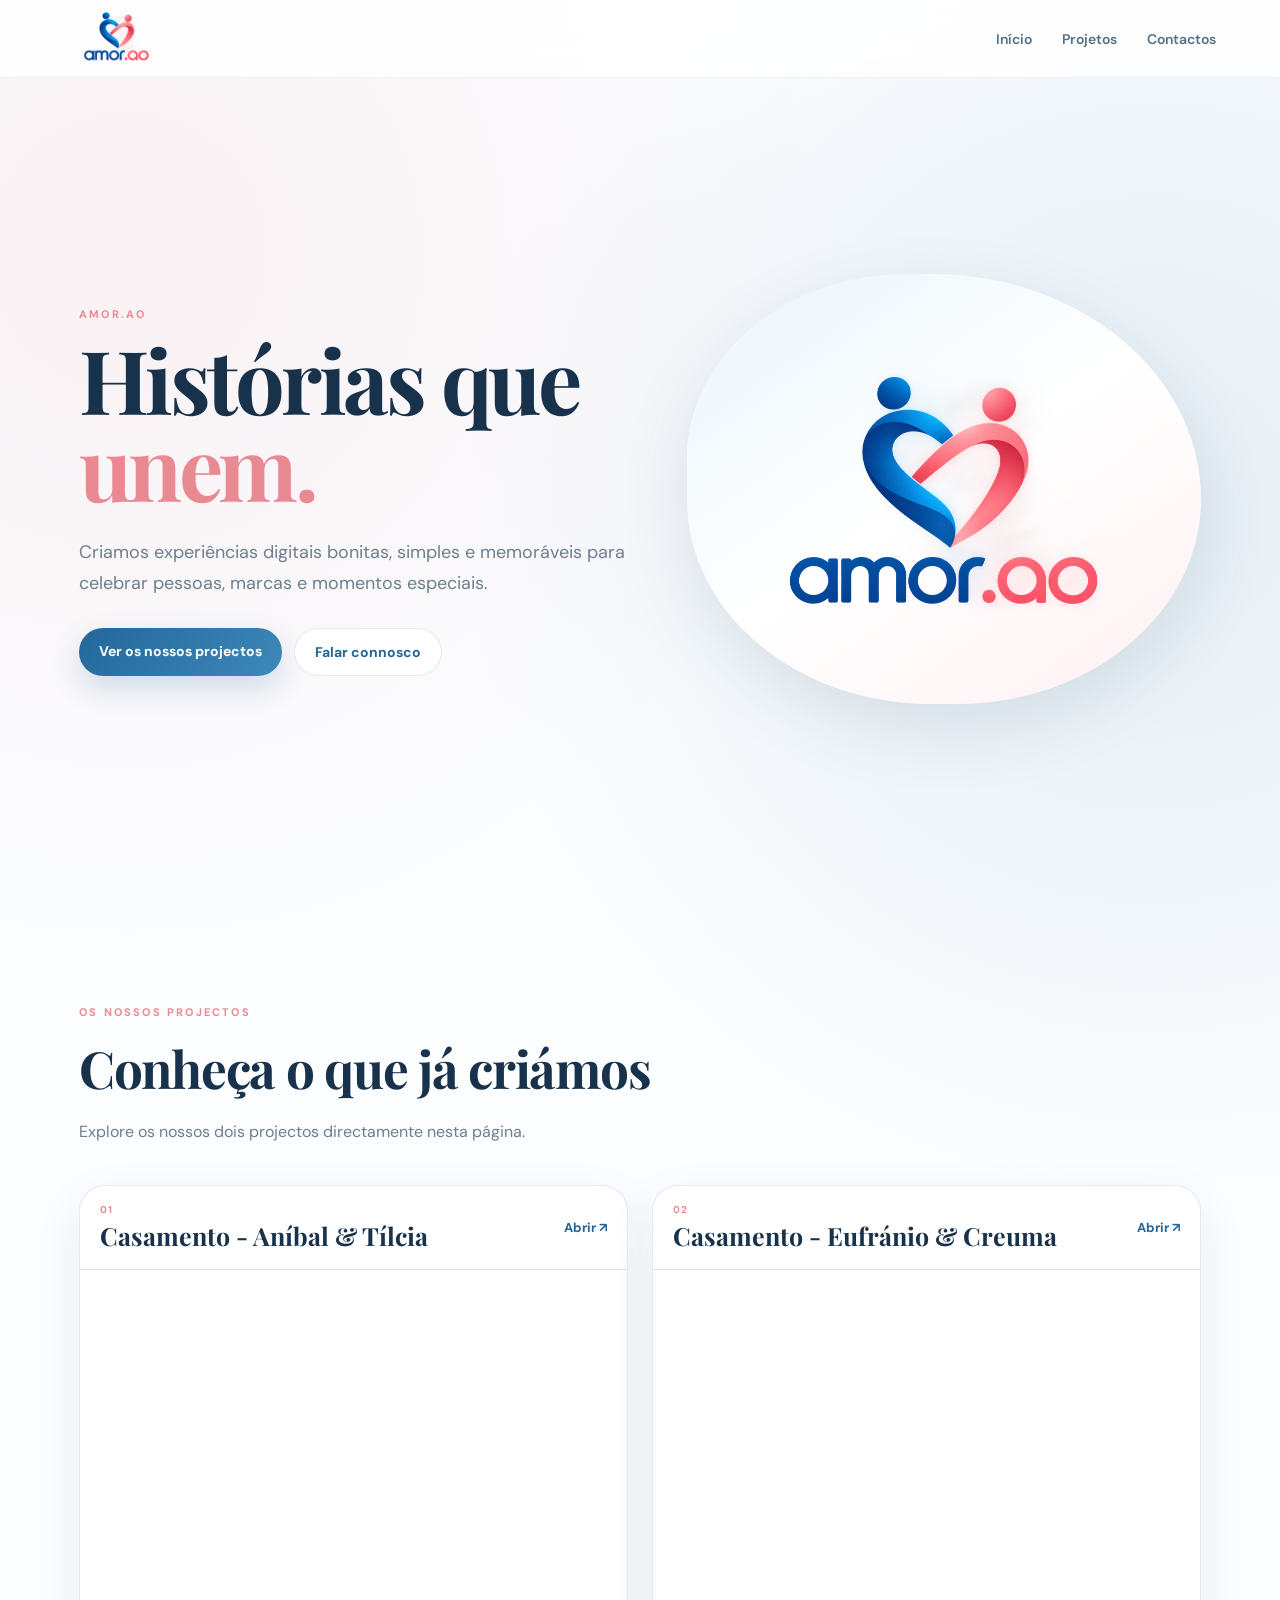
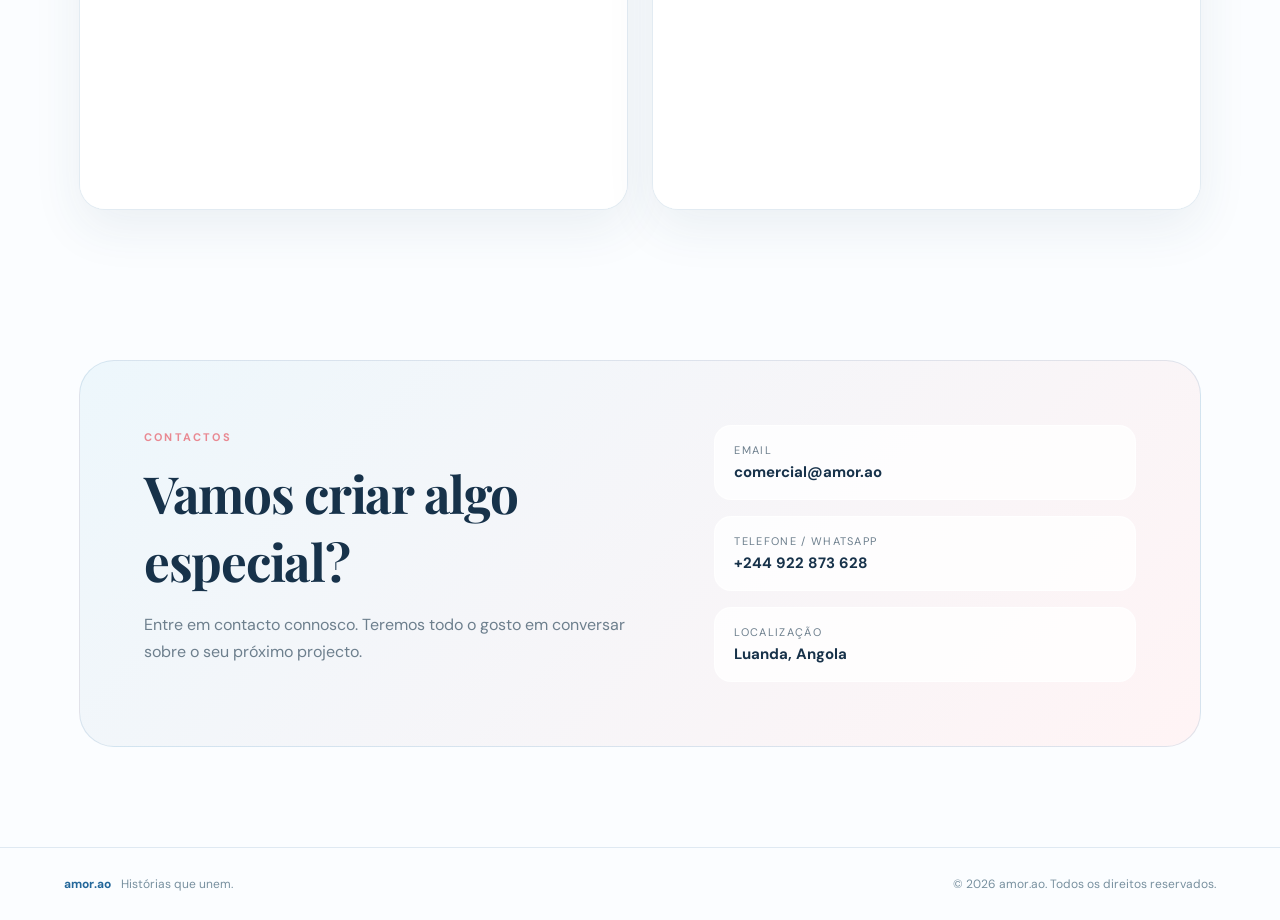
==== commit 833be1f8: "Adding examples sites at amor.ao" ====
--- a/index.html
+++ b/index.html
@@ -54,7 +54,7 @@
           <div class="project-header">
             <div>
               <span class="project-number">01</span>
-              <h3>Projecto 1</h3>
+              <h3>Casamento - Aníbal & Tílcia</h3>
             </div>
             <a id="project1-link" href="https://www.amor.ao/anibal-tilcia/index.html" target="_blank" rel="noopener">Abrir ↗</a>
           </div>
@@ -73,7 +73,7 @@
           <div class="project-header">
             <div>
               <span class="project-number">02</span>
-              <h3>Projecto 2</h3>
+              <h3>Casamento - Eufránio & Creuma</h3>
             </div>
             <a id="project2-link" href="https://www.amor.ao/eufranio-creuma/index.html" target="_blank" rel="noopener">Abrir ↗</a>
           </div>
@@ -100,11 +100,11 @@
         <div class="contact-list">
           <a href="mailto:contacto@amor.ao">
             <span>Email</span>
-            <strong>contacto@amor.ao</strong>
+            <strong>comercial@amor.ao</strong>
           </a>
-          <a href="tel:+244900000000">
+          <a href="tel:+244922873628">
             <span>Telefone / WhatsApp</span>
-            <strong>+244 900 000 000</strong>
+            <strong>+244 922 873 628</strong>
           </a>
           <div>
             <span>Localização</span>
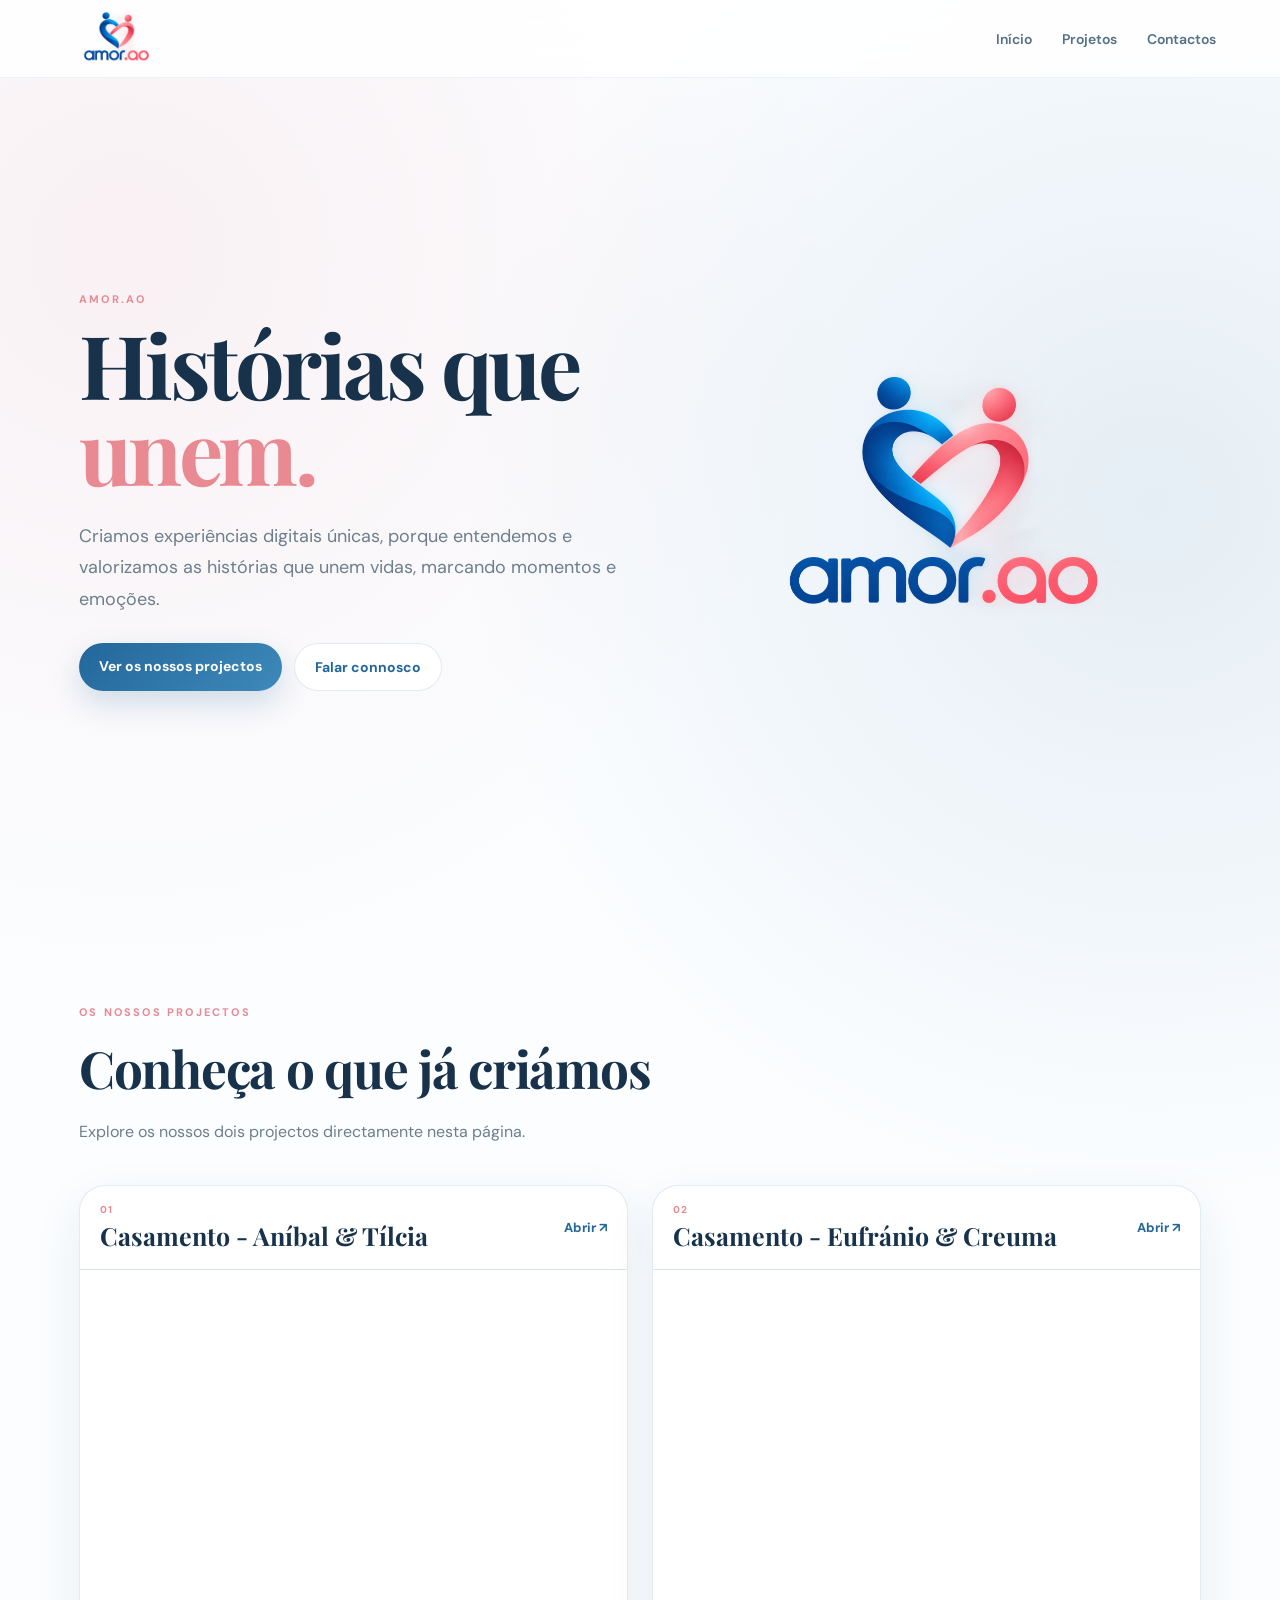
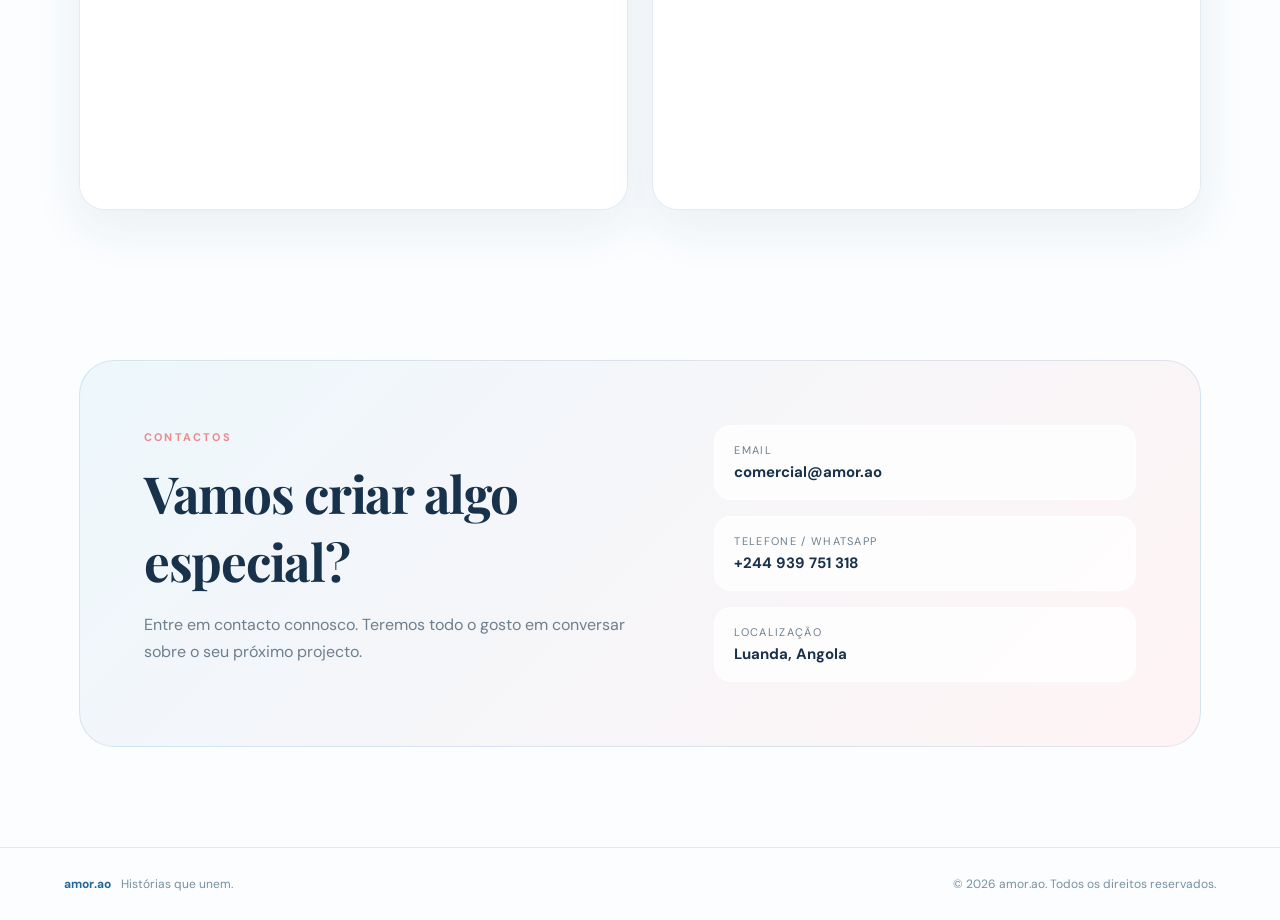
==== commit b16b24c8: "chore: adjusting hero text and image position" ====
--- a/index.html
+++ b/index.html
@@ -29,8 +29,8 @@
         <span class="eyebrow">amor.ao</span>
         <h1>Histórias que <span>unem.</span></h1>
         <p>
-          Criamos experiências digitais bonitas, simples e memoráveis
-          para celebrar pessoas, marcas e momentos especiais.
+          Criamos experiências digitais únicas, porque entendemos e valorizamos
+          as histórias que unem vidas, marcando momentos e emoções.
         </p>
         <div class="hero-actions">
           <a class="btn primary" href="#projetos">Ver os nossos projectos</a>
@@ -102,9 +102,9 @@
             <span>Email</span>
             <strong>comercial@amor.ao</strong>
           </a>
-          <a href="tel:+244922873628">
+          <a href="tel:+244939751318">
             <span>Telefone / WhatsApp</span>
-            <strong>+244 922 873 628</strong>
+            <strong>+244 939 751 318</strong>
           </a>
           <div>
             <span>Localização</span>
--- a/style.css
+++ b/style.css
@@ -130,9 +130,6 @@
   min-height: 430px;
   display: grid;
   place-items: center;
-  border-radius: 45% 55% 50% 50%;
-  background: linear-gradient(145deg, var(--blue-soft), #fff, var(--pink-soft));
-  box-shadow: var(--shadow);
 }
 
 .hero-mark img {
@@ -272,7 +269,7 @@
   .hero, .contact-card, .project-grid {
     grid-template-columns: 1fr;
   }
-  .hero { padding-top: 55px; }
+  .hero { padding-top: 55px; display: flex; flex-direction: column-reverse; align-items: center;}
   .hero-mark { min-height: 330px; }
   .iframe-wrap { height: 500px; }
 }
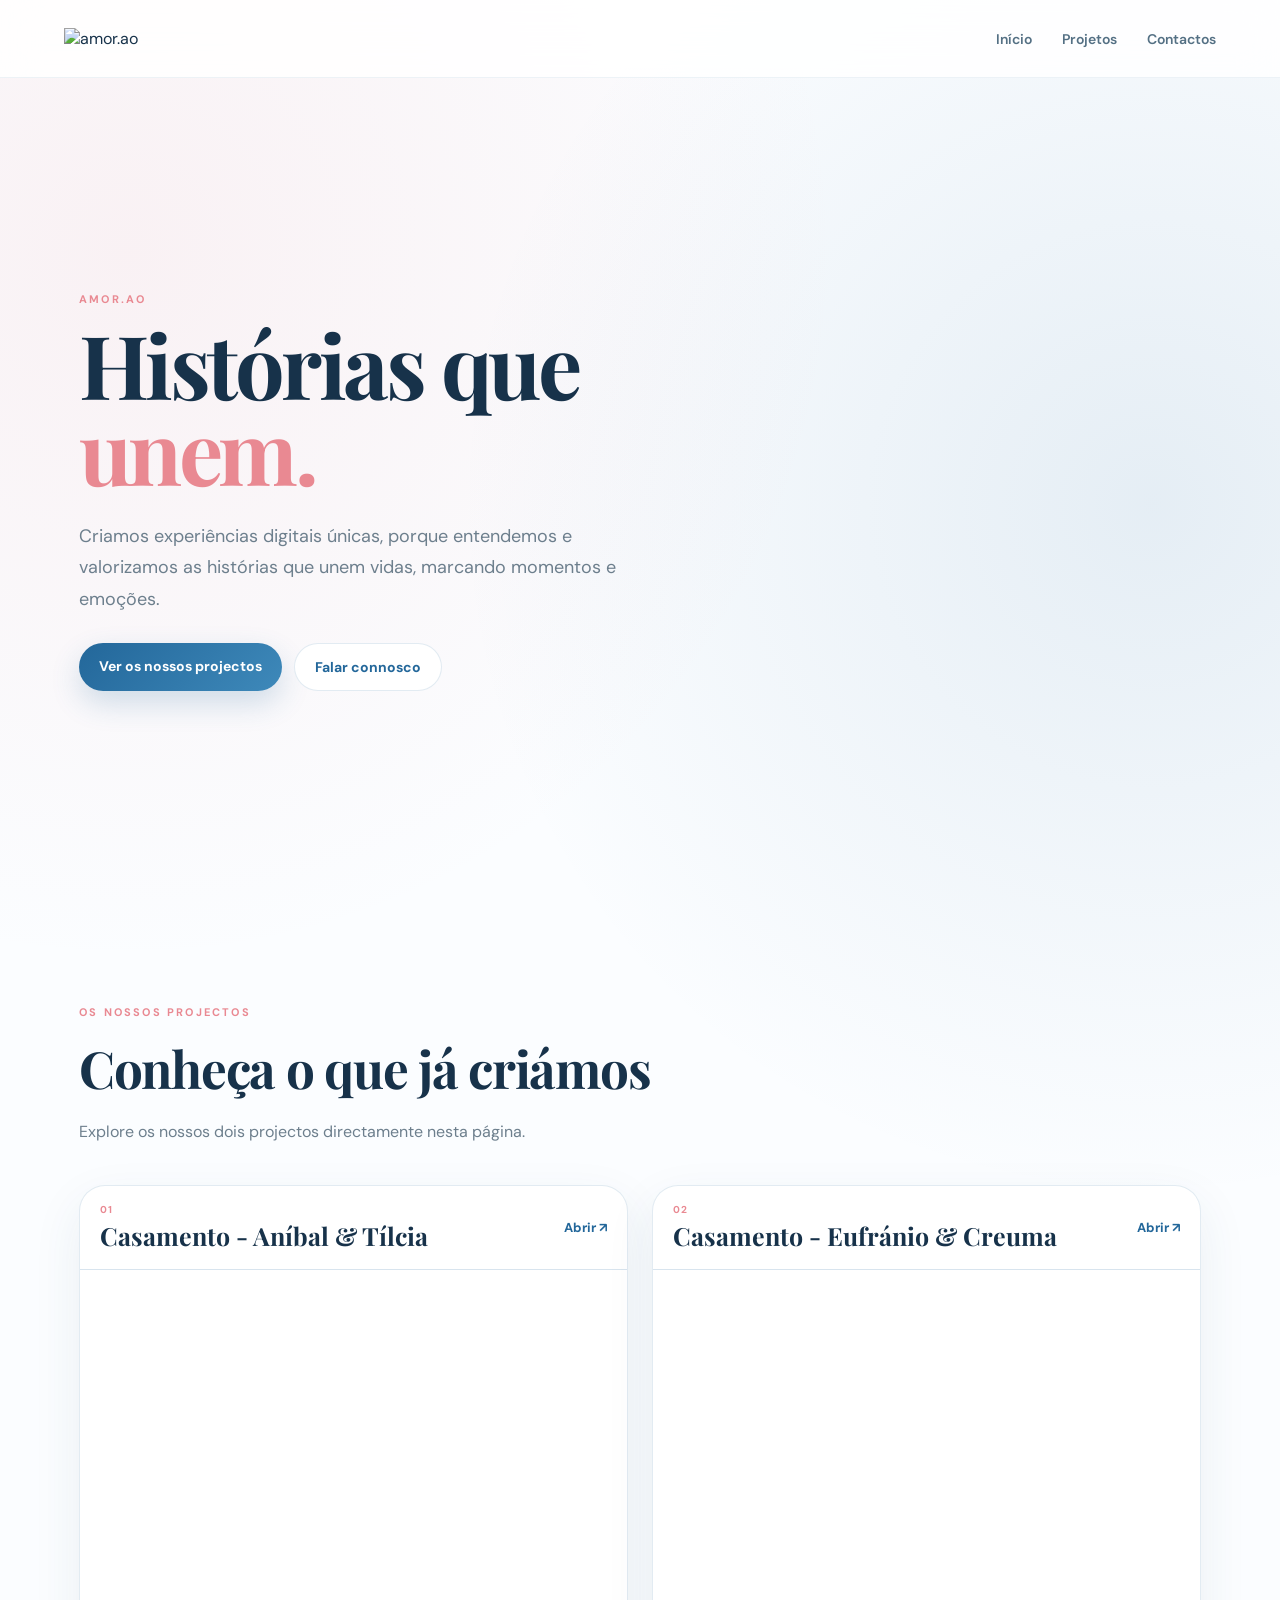
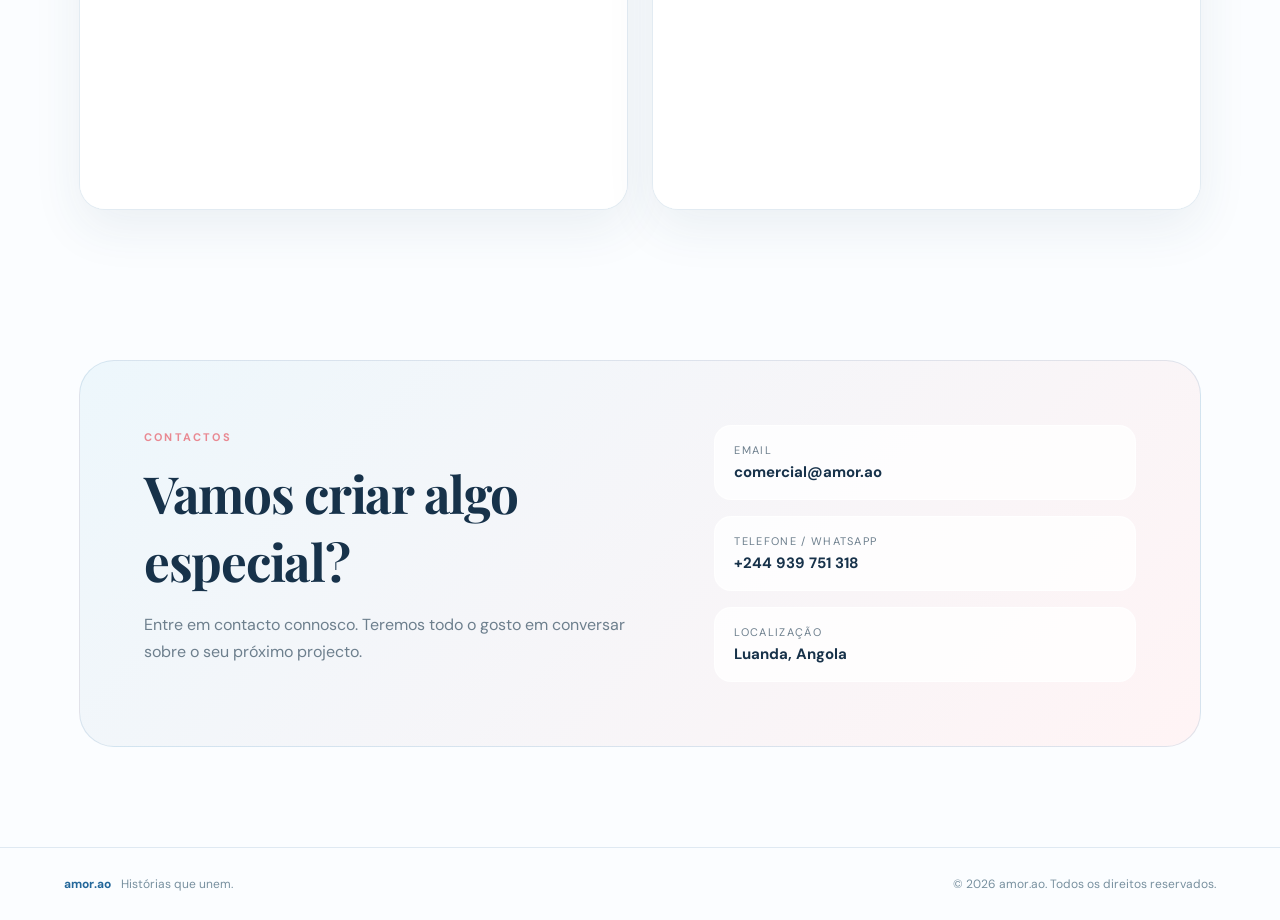
==== commit 72d0158f: "chore: updating company logo to smaller size" ====
--- a/index.html
+++ b/index.html
@@ -5,7 +5,7 @@
   <meta name="viewport" content="width=device-width, initial-scale=1.0">
   <meta name="description" content="amor.ao — histórias que unem.">
   <title>amor.ao — Histórias que unem</title>
-  <link rel="icon" href="assets/logo.png">
+  <link rel="icon" href="assets/amor_ao_logo_transparent_bg.png">
   <link rel="preconnect" href="https://fonts.googleapis.com">
   <link rel="preconnect" href="https://fonts.gstatic.com" crossorigin>
   <link href="https://fonts.googleapis.com/css2?family=DM+Sans:wght@400;500;600;700&family=Playfair+Display:wght@500;600&display=swap" rel="stylesheet">
@@ -14,7 +14,7 @@
 <body>
   <header class="topbar">
     <a class="brand" href="#inicio" aria-label="amor.ao">
-      <img src="assets/logo.png" alt="amor.ao">
+      <img src="assets/amor_ao_logo_transparent_bg.png" alt="amor.ao">
     </a>
     <nav>
       <a href="#inicio">Início</a>
@@ -38,7 +38,7 @@
         </div>
       </div>
       <div class="hero-mark">
-        <img src="assets/logo.png" alt="" aria-hidden="true">
+        <img src="assets/amor_ao_logo_transparent_bg.png" alt="" aria-hidden="true">
       </div>
     </section>
 
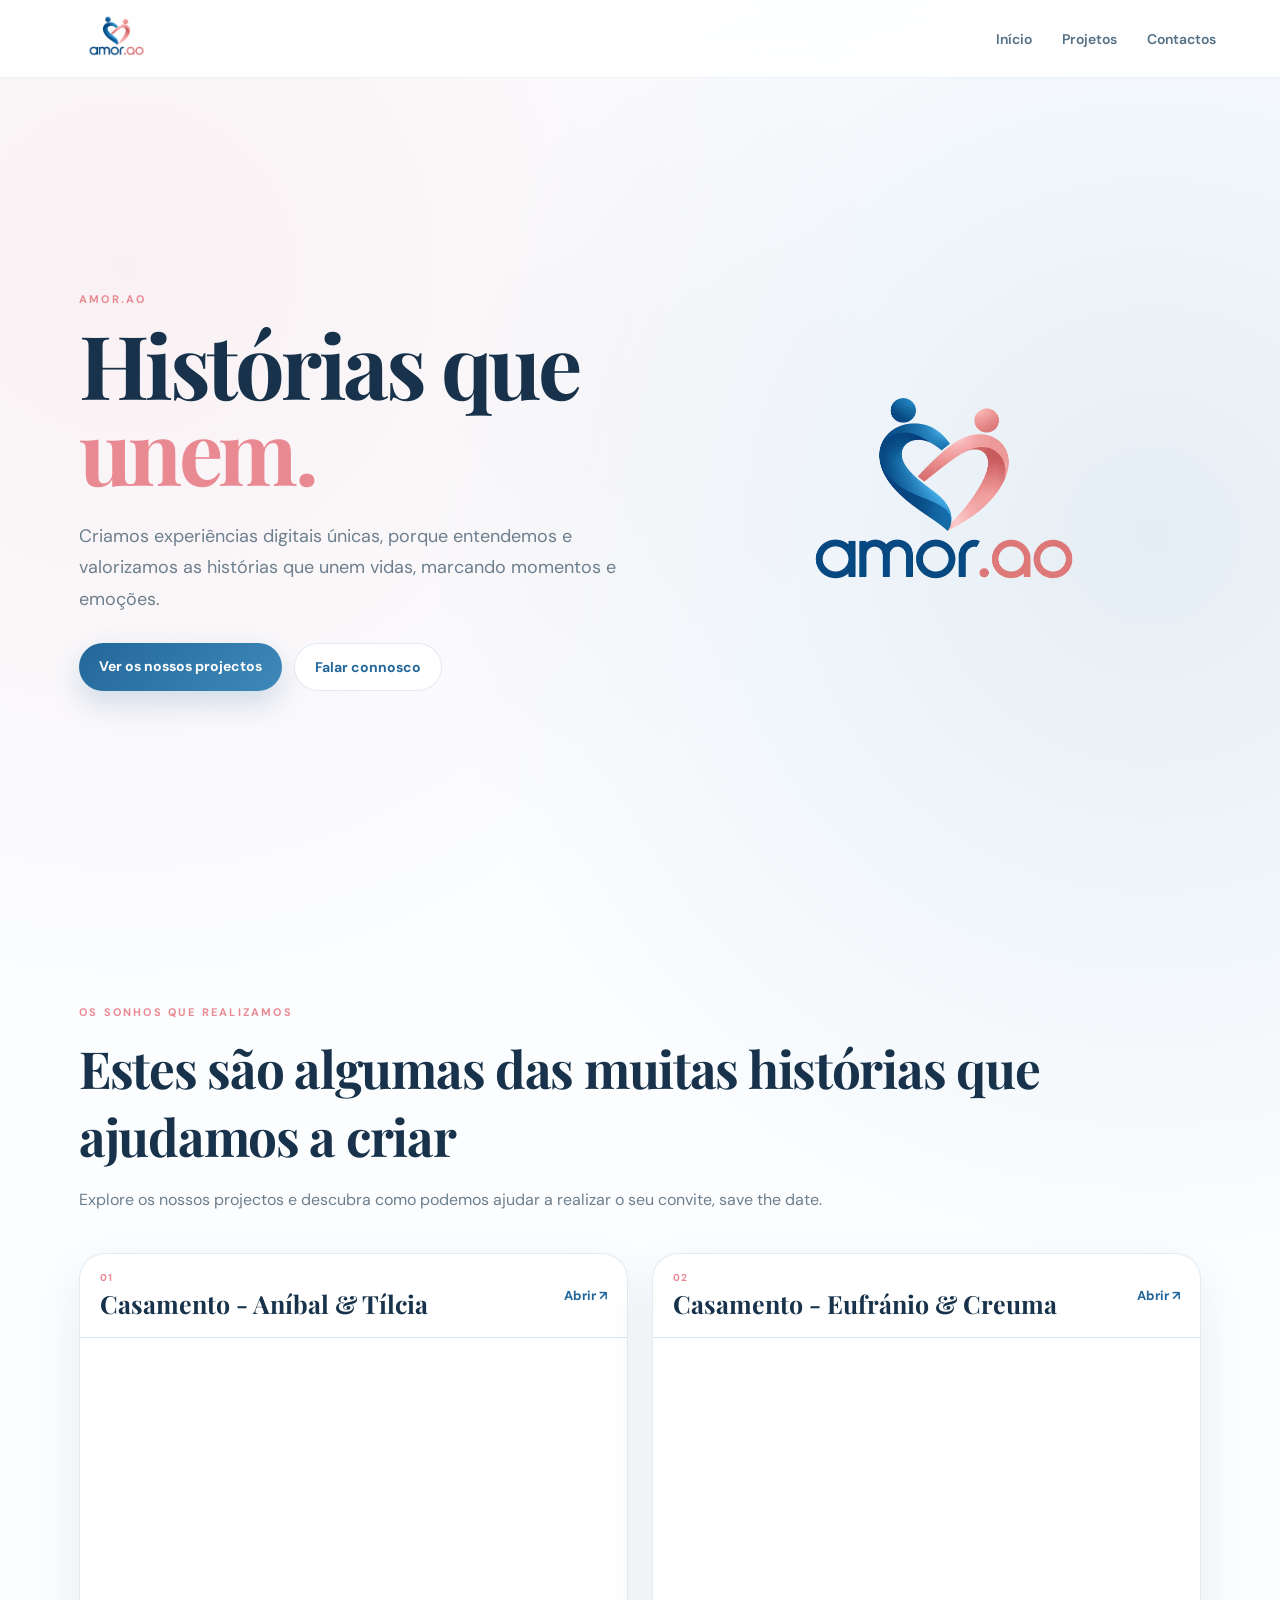
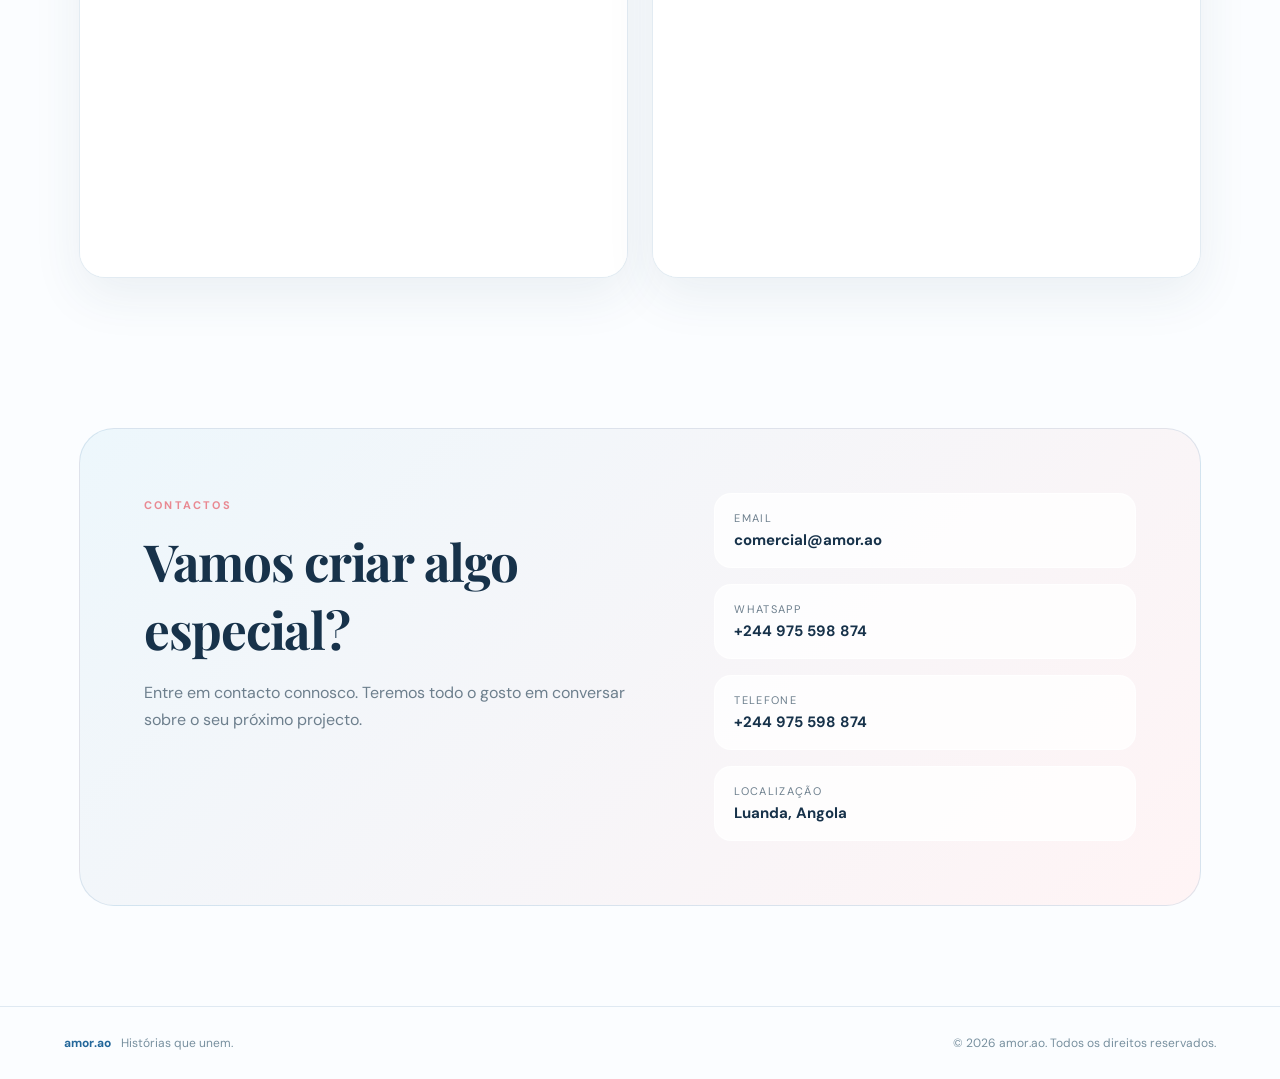
==== commit 33f9bb73: "chore: updating contact info" ====
--- a/index.html
+++ b/index.html
@@ -44,9 +44,9 @@
 
     <section id="projetos" class="projects section">
       <div class="section-heading">
-        <span class="eyebrow">Os nossos projectos</span>
-        <h2>Conheça o que já criámos</h2>
-        <p>Explore os nossos dois projectos directamente nesta página.</p>
+        <span class="eyebrow">Os sonhos que realizamos</span>
+        <h2>Estes são algumas das muitas histórias que ajudamos a criar</h2>
+        <p>Explore os nossos projectos e descubra como podemos ajudar a realizar o seu convite, save the date.</p>
       </div>
 
       <div class="project-grid">
@@ -102,9 +102,13 @@
             <span>Email</span>
             <strong>comercial@amor.ao</strong>
           </a>
-          <a href="tel:+244939751318">
-            <span>Telefone / WhatsApp</span>
-            <strong>+244 939 751 318</strong>
+          <a href="https://wa.me/244975598874" target="_blank" rel="noopener">
+            <span>WhatsApp</span>
+            <strong>+244 975 598 874</strong>
+          </a>
+          <a href="tel:+244975598874">
+            <span>Telefone</span>
+            <strong>+244 975 598 874</strong>
           </a>
           <div>
             <span>Localização</span>
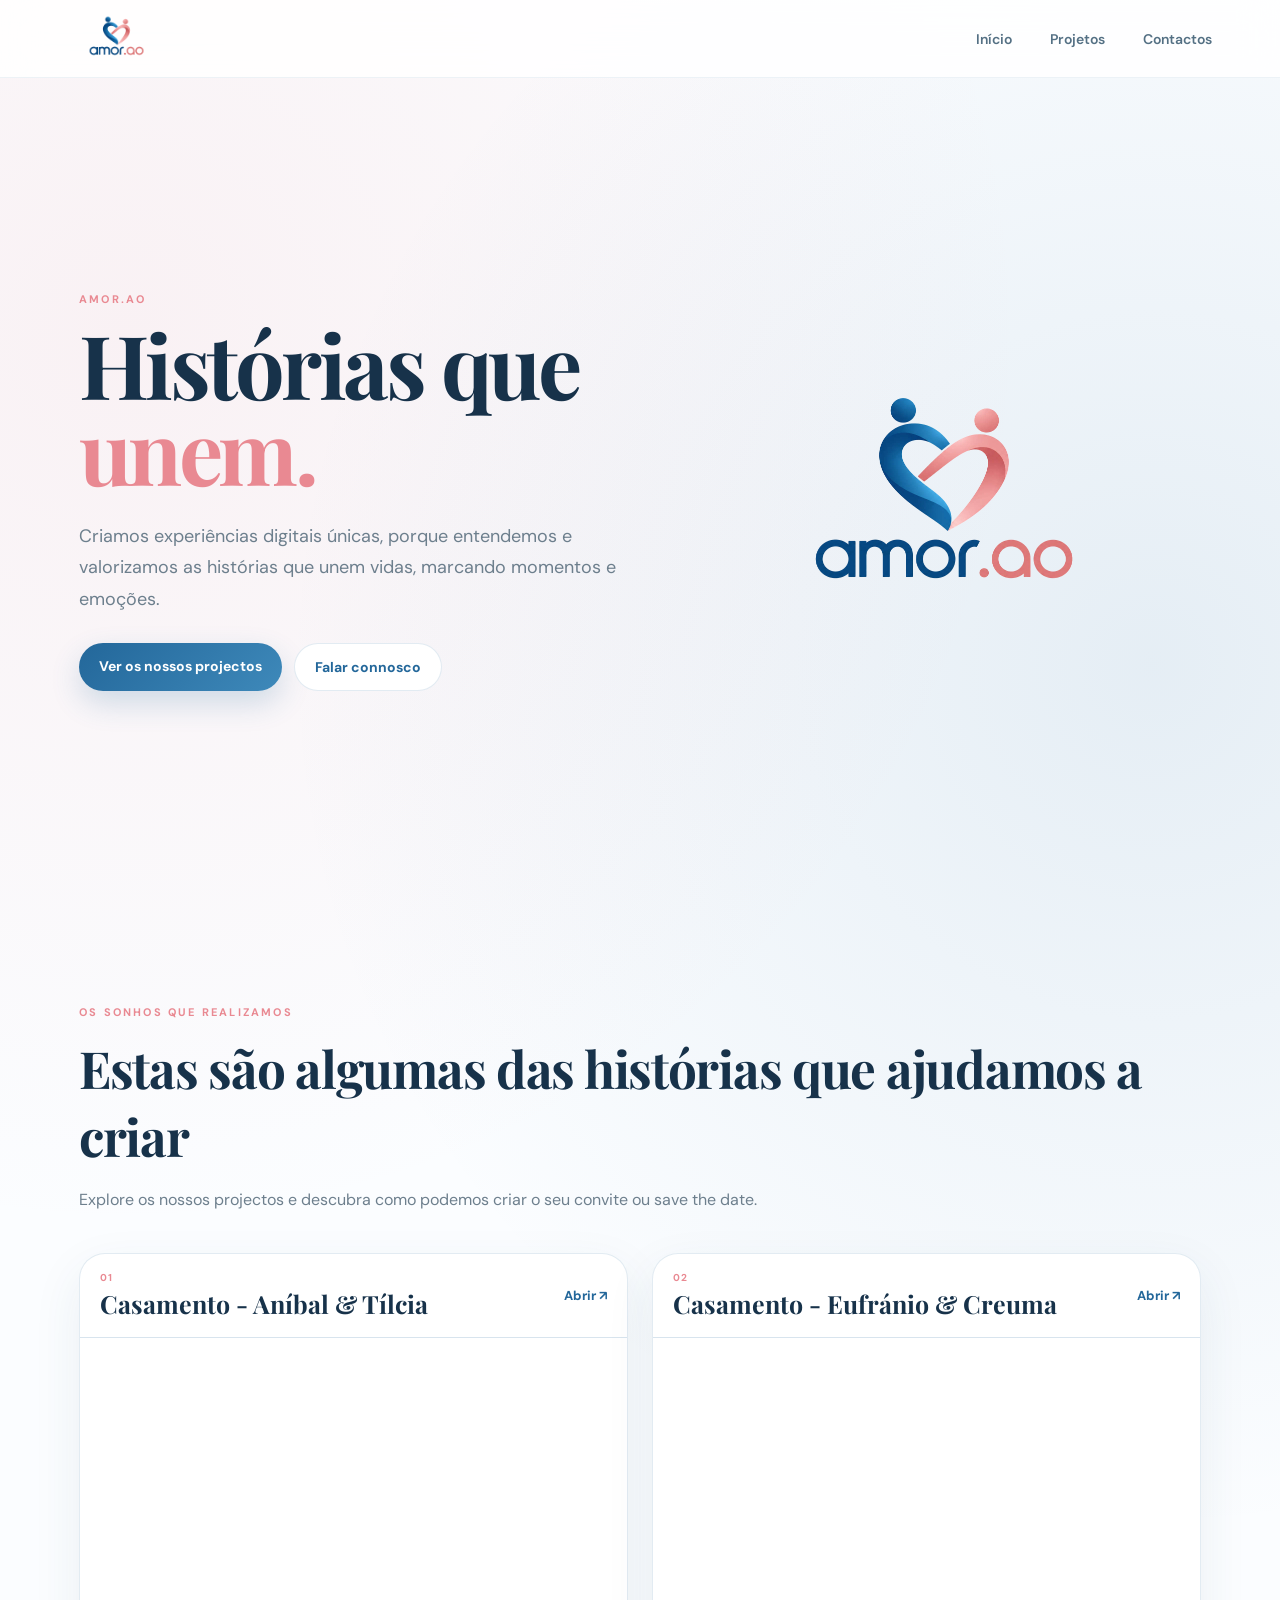
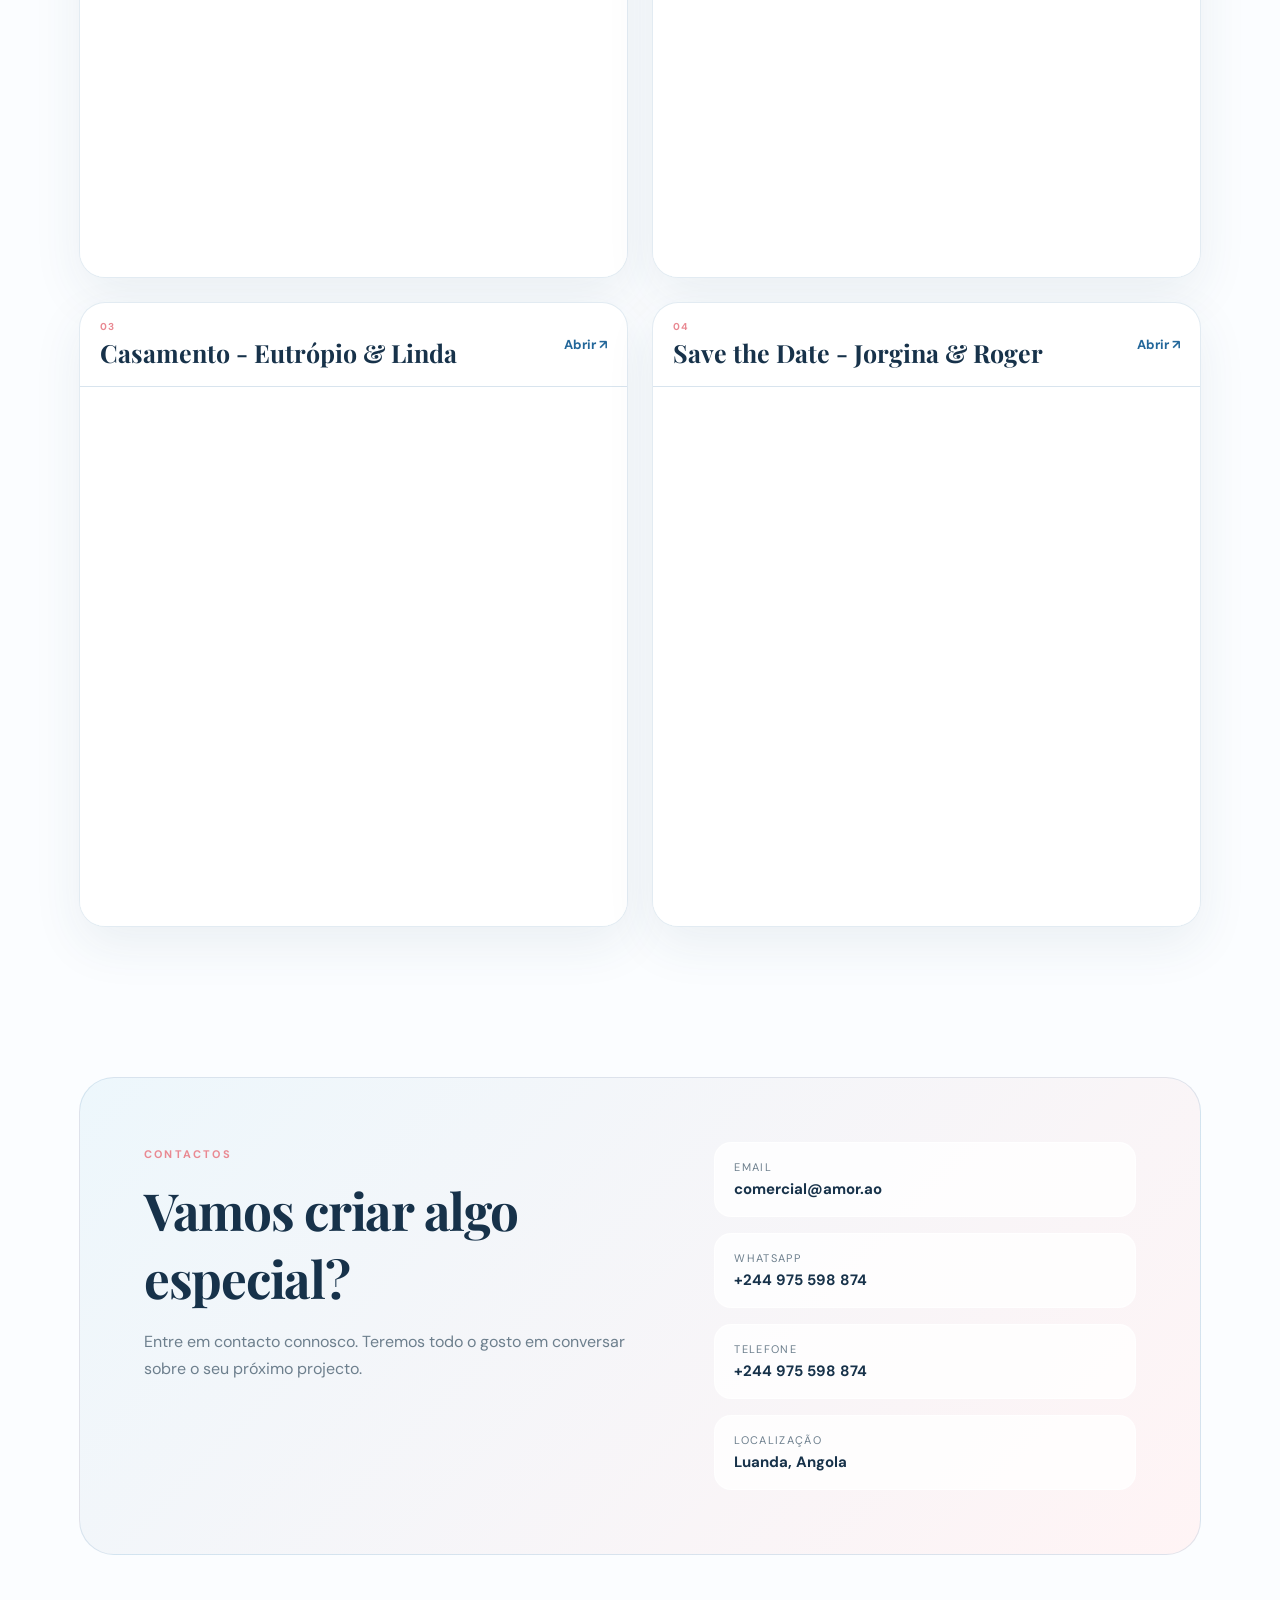
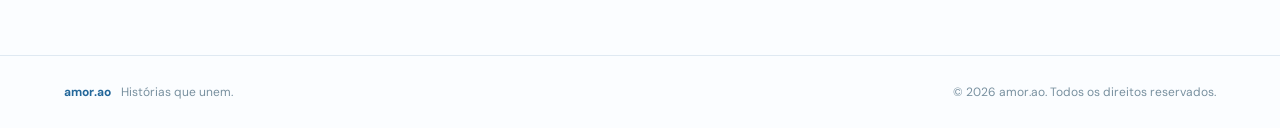
==== commit 9e33bf74: "chore: alteracao convidados" ====
--- a/index.html
+++ b/index.html
@@ -16,7 +16,7 @@
     <a class="brand" href="#inicio" aria-label="amor.ao">
       <img src="assets/amor_ao_logo_transparent_bg.png" alt="amor.ao">
     </a>
-    <nav>
+    <nav aria-label="Navegação principal">
       <a href="#inicio">Início</a>
       <a href="#projetos">Projetos</a>
       <a href="#contactos">Contactos</a>
@@ -45,8 +45,8 @@
     <section id="projetos" class="projects section">
       <div class="section-heading">
         <span class="eyebrow">Os sonhos que realizamos</span>
-        <h2>Estes são algumas das muitas histórias que ajudamos a criar</h2>
-        <p>Explore os nossos projectos e descubra como podemos ajudar a realizar o seu convite, save the date.</p>
+        <h2>Estas são algumas das histórias que ajudamos a criar</h2>
+        <p>Explore os nossos projectos e descubra como podemos criar o seu convite ou save the date.</p>
       </div>
 
       <div class="project-grid">
@@ -62,7 +62,7 @@
             <iframe
               id="project1-frame"
               src="https://www.amor.ao/anibal-tilcia/index.html"
-              title="Projecto 1"
+              title="Convite de casamento de Aníbal e Tílcia"
               loading="lazy"
               allow="fullscreen"
             ></iframe>
@@ -81,7 +81,45 @@
             <iframe
               id="project2-frame"
               src="https://www.amor.ao/eufranio-creuma/index.html"
-              title="Projecto 2"
+              title="Convite de casamento de Eufránio e Creuma"
+              loading="lazy"
+              allow="fullscreen"
+            ></iframe>
+          </div>
+        </article>
+
+        <article class="project-card">
+          <div class="project-header">
+            <div>
+              <span class="project-number">03</span>
+              <h3>Casamento - Eutrópio &amp; Linda</h3>
+            </div>
+            <a id="project3-link" href="https://www.amor.ao/eutropio-linda/index.html" target="_blank" rel="noopener">Abrir ↗</a>
+          </div>
+          <div class="iframe-wrap">
+            <iframe
+              id="project3-frame"
+              src="https://www.amor.ao/eutropio-linda/index.html"
+              title="Convite de casamento de Eutrópio e Linda"
+              loading="lazy"
+              allow="fullscreen"
+            ></iframe>
+          </div>
+        </article>
+
+        <article class="project-card">
+          <div class="project-header">
+            <div>
+              <span class="project-number">04</span>
+              <h3>Save the Date - Jorgina &amp; Roger</h3>
+            </div>
+            <a id="project4-link" href="https://www.amor.ao/roger-jorgina/index.html" target="_blank" rel="noopener">Abrir ↗</a>
+          </div>
+          <div class="iframe-wrap">
+            <iframe
+              id="project4-frame"
+              src="https://www.amor.ao/roger-jorgina/index.html"
+              title="Save the Date de Jorgina e Roger"
               loading="lazy"
               allow="fullscreen"
             ></iframe>
@@ -98,7 +136,7 @@
           <p>Entre em contacto connosco. Teremos todo o gosto em conversar sobre o seu próximo projecto.</p>
         </div>
         <div class="contact-list">
-          <a href="mailto:contacto@amor.ao">
+          <a href="mailto:comercial@amor.ao">
             <span>Email</span>
             <strong>comercial@amor.ao</strong>
           </a>
--- a/style.css
+++ b/style.css
@@ -51,6 +51,8 @@
 nav { display: flex; gap: 30px; }
 
 nav a {
+  display: inline-block;
+  padding: 10px 4px;
   font-size: 14px;
   font-weight: 600;
   color: #547084;
@@ -58,6 +60,13 @@
 }
 
 nav a:hover { color: var(--pink); }
+
+a:focus-visible,
+button:focus-visible,
+iframe:focus-visible {
+  outline: 3px solid var(--blue);
+  outline-offset: 4px;
+}
 
 .hero {
   min-height: calc(100vh - 78px);
@@ -178,6 +187,7 @@
   display: flex;
   align-items: center;
   justify-content: space-between;
+  gap: 16px;
 }
 
 .project-number {
@@ -277,9 +287,21 @@
 @media (max-width: 520px) {
   .topbar { height: 68px; }
   .brand img { width: 88px; }
-  nav a { font-size: 12px; }
+  nav { gap: 10px; }
+  nav a { font-size: 11px; }
   .hero { min-height: auto; }
   .hero-mark { min-height: 260px; border-radius: 35px; }
   .iframe-wrap { height: 420px; }
   footer { flex-direction: column; }
 }
+
+@media (prefers-reduced-motion: reduce) {
+  *,
+  *::before,
+  *::after {
+    scroll-behavior: auto !important;
+    animation-duration: .01ms !important;
+    animation-iteration-count: 1 !important;
+    transition-duration: .01ms !important;
+  }
+}
